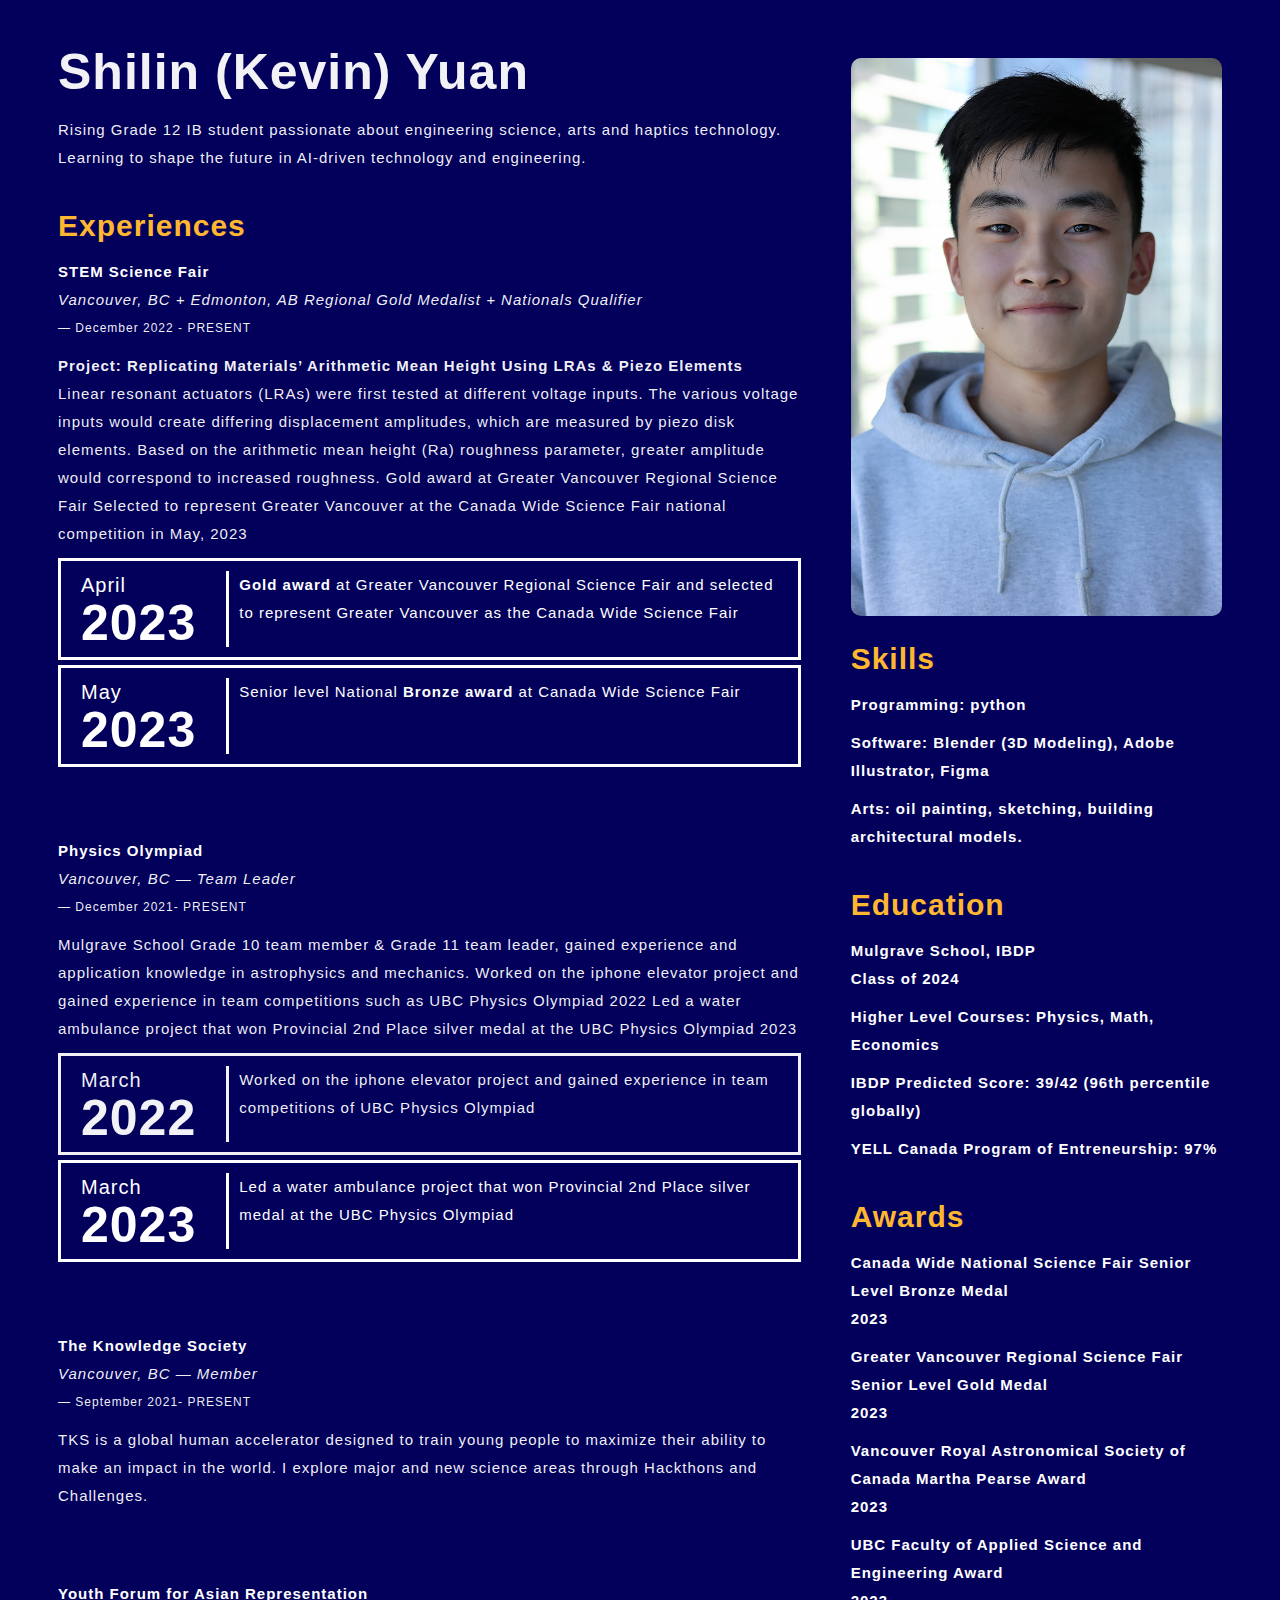
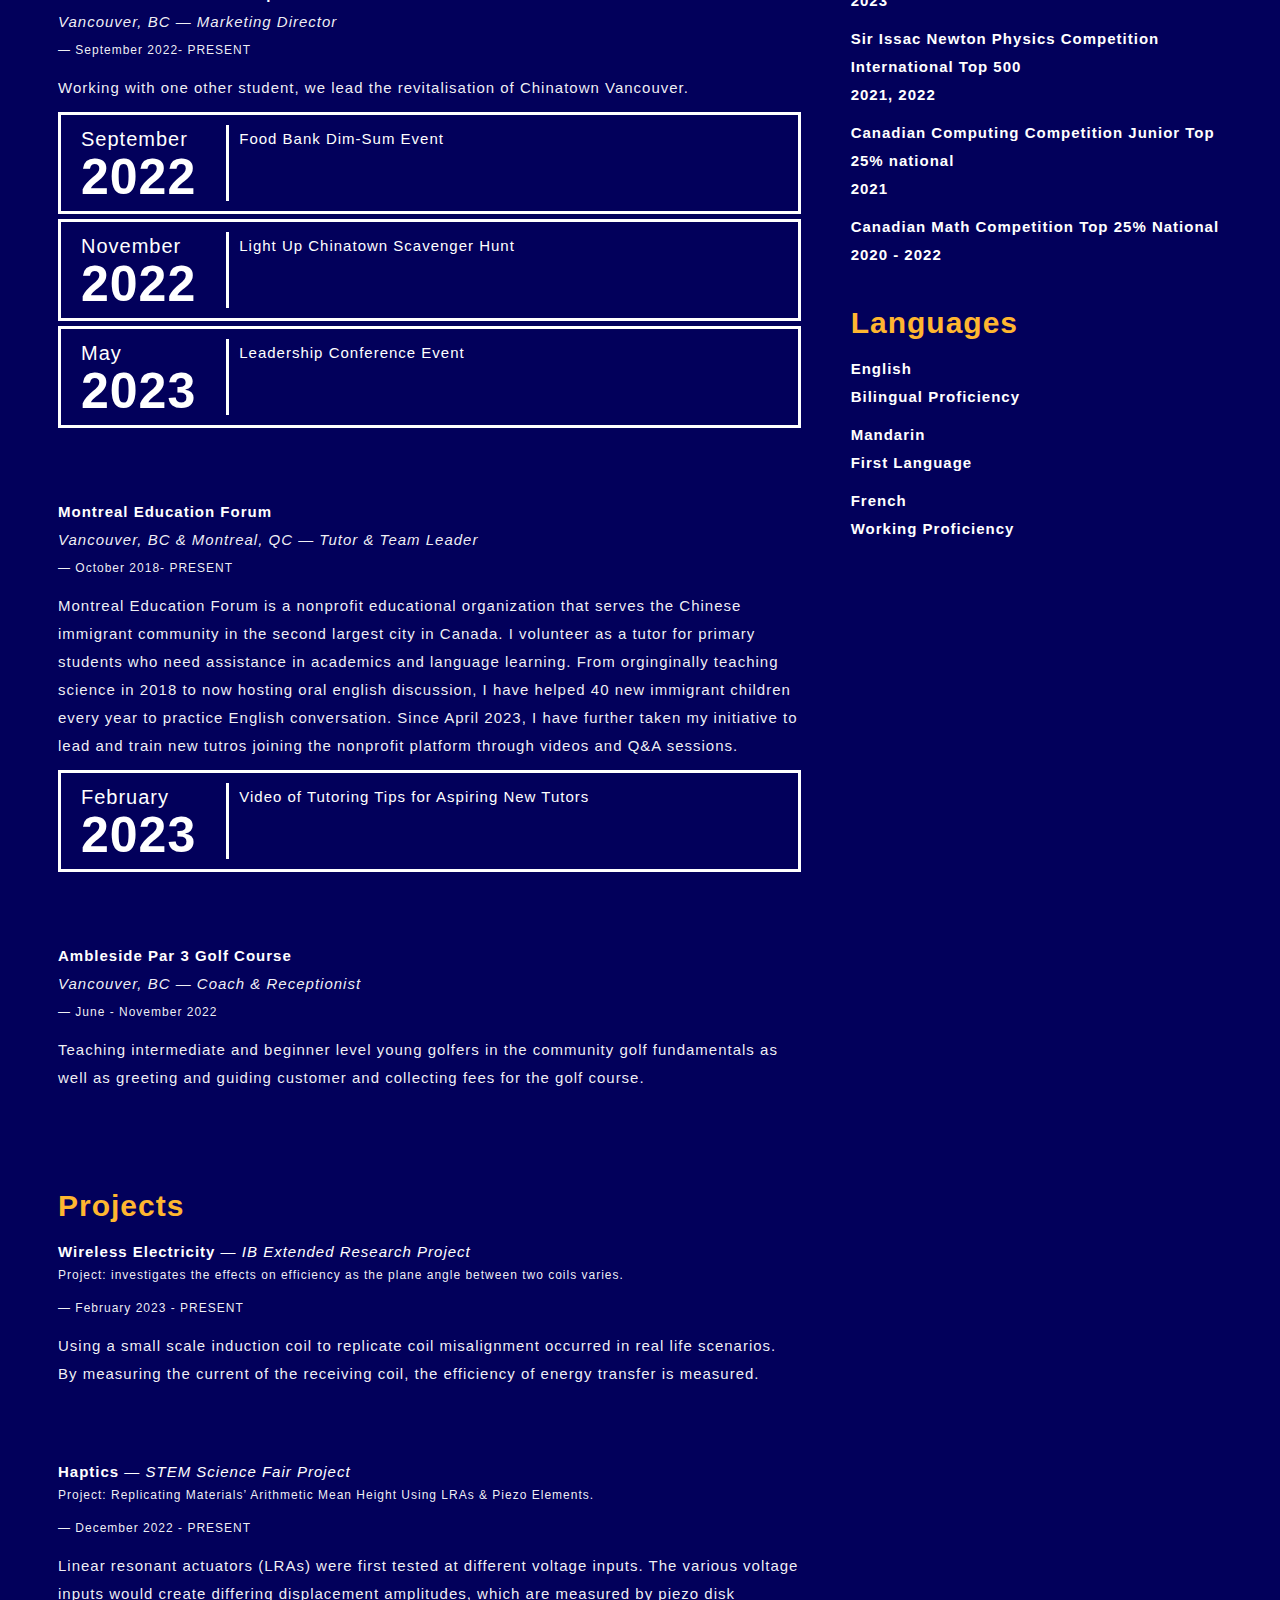
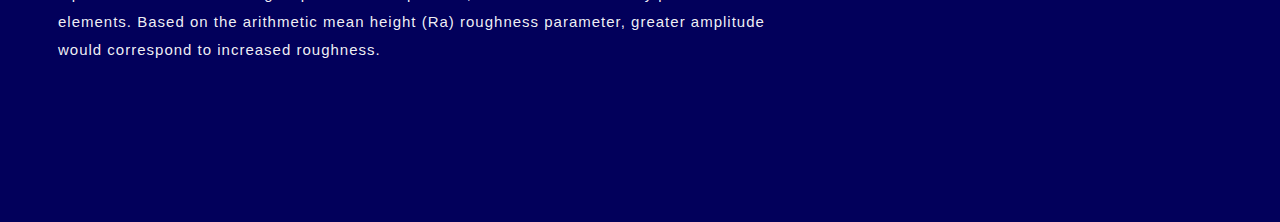
==== index.html @ a7021345 "Add files via upload" ====
<!DOCTYPE html>
<html>
    <head>
        <link rel="stylesheet" href="styles/general.css">
        <title>
            Shilin Yuan Resume
        </title>
    </head>
    <body>
        <section class="cv-grid">
            <div> 
                <div class="section">
                    <div>
                        <div class="name">
                            Shilin (Kevin) Yuan
                        </div>
                        <div class="personal-statement">
                            Rising Grade 12 IB student passionate about engineering science, arts and haptics technology. Learning to shape the future in AI-driven technology and engineering.
                        </div>
                    </div>
                    <div>
                        <div>
                            <div class="section-title">
                                Experiences
                            </div>
                            <div class="activity-object">
                                <div>
                                    <div class="activity-name">
                                        STEM Science Fair
                                    </div>
                                    <div class="location">
                                        Vancouver, BC + Edmonton, AB Regional Gold Medalist + Nationals Qualifier
                                    </div>
                                    <div class="time">
                                        &mdash; December 2022 - PRESENT
                                    </div>
                                </div>
                                <div class="activity-description">
                                    <div class="activity-brief">
                                        <span class-selector: 100; class="project-title">Project: Replicating Materials’ Arithmetic Mean Height Using LRAs & Piezo Elements </span> <br> Linear resonant actuators (LRAs) were first tested at different voltage inputs. The various voltage inputs would create differing displacement amplitudes, which are measured by piezo disk elements. Based on the arithmetic mean height (Ra) roughness parameter, greater amplitude would correspond to increased roughness.  Gold award at Greater Vancouver Regional Science Fair Selected to represent Greater Vancouver at the Canada Wide Science Fair national competition in May, 2023
                                    </div>
                                    <div class="event-list">
                                        <a class="link" href="https://gvrsf.ca/2023-cwsf-projects/">
                                            <div class="event">
                                                <div class="event-date">
                                                    <div class="month">
                                                        April
                                                    </div>
                                                    <div class="year">
                                                        2023
                                                    </div>
                                                </div>
                                                <div class="event-name">
                                                    <span class="project-title">Gold award</span> at Greater Vancouver Regional Science Fair and selected to represent Greater Vancouver as the Canada Wide Science Fair
                                                </div>
                                            </div>
                                        </a>
                                        <a class="link" href="https://projectboard.world/ysc/project/a-novel-system-replicating-materials-arithmetic-mean-height-using-lras-and-piezo-elements">
                                            <div class="event">
                                                <div class="event-date">
                                                    <div class="month">
                                                        May
                                                    </div>
                                                    <div class="year">
                                                        2023
                                                    </div>
                                                </div>
                                                <div class="event-name">
                                                    Senior level National <span class="project-title">Bronze award</span> at Canada Wide Science Fair
                                                </div>
                                            </div>
                                        </a>
                                    </div>
                                </div>
                            </div>
                            <div class="activity-object">
                                <div class="activity-name">
                                    Physics Olympiad
                                </div>
                                <div class="location">
                                    Vancouver, BC — Team Leader
                                </div>
                                <div class="time">
                                    &mdash; December 2021- PRESENT
                                </div>
                                <div class="activity-description">
                                    <div class="activity-brief">
                                        Mulgrave School Grade 10 team member & Grade 11 team leader, gained experience and application knowledge in astrophysics and mechanics. Worked on the iphone elevator project and gained experience in team competitions such as UBC Physics Olympiad 2022 Led a water ambulance project that won Provincial 2nd Place silver medal at the UBC Physics Olympiad 2023
                                    </div>
                                    <div class="event-list">
                                        <div class="event">
                                            <div class="event-date">
                                                <div class="month">
                                                    March
                                                </div>
                                                <div class="year">
                                                    2022
                                                </div>
                                            </div>
                                            <div class="event-name">
                                                Worked on the iphone elevator project and gained experience in team competitions of UBC Physics Olympiad 
                                            </div>
                                        </div>
                                        <a class="link" href="https://phas-physoly.sites.olt.ubc.ca/files/2023/03/Rankings_2023.pdf">
                                            <div class="event">
                                                <div class="event-date">
                                                    <div class="month">
                                                        March
                                                    </div>
                                                    <div class="year">
                                                        2023
                                                    </div>
                                                </div>
                                                <div class="event-name">
                                                    Led a water ambulance project that won Provincial 2nd Place silver medal at the UBC Physics Olympiad
                                                </div>
                                            </div>
                                        </a>
                                    </div>
                                </div>
                            </div>
                            <div class="activity-object">
                                <div class="activity-name">
                                    The Knowledge Society
                                </div>
                                <div class="location">
                                    Vancouver, BC — Member
                                </div>
                                <div class="time">
                                    &mdash; September 2021- PRESENT
                                </div>
                                <div class="activity-description">
                                    TKS is a global human accelerator designed to train young people to maximize their ability to make an impact in the world. I explore major and new science areas through Hackthons and Challenges.
                                </div>
                            </div>
                            <div class="activity-object">
                                <a class="link" href="https://www.asianrepresentation.org/">
                                    <div class="activity-name">
                                        Youth Forum for Asian Representation
                                    </div>
                                </a>
                                <div class="location">
                                    Vancouver, BC — Marketing Director
                                </div>
                                <div class="time">
                                    &mdash; September 2022- PRESENT
                                </div>
                                <div class="activity-description">
                                    <div class="activity-brief">
                                        Working with one other student, we lead the revitalisation of Chinatown Vancouver. 
                                    </div>
                                    <div class="event-list">
                                        <a class="link" href="https://www.asianrepresentation.org/light-up-chinatown">
                                            <div class="event">
                                                <div class="event-date">
                                                    <div class="month">
                                                        September
                                                    </div>
                                                    <div class="year">
                                                        2022
                                                    </div>
                                                </div>
                                                <div class="event-name">
                                                    Food Bank Dim-Sum Event 
                                                </div>
                                            </div>
                                        </a>
                                        <a class="link" href="https://www.asianrepresentation.org/light-up-chinatown">
                                            <div class="event">
                                                <div class="event-date">
                                                    <div class="month">
                                                        November
                                                    </div>
                                                    <div class="year">
                                                        2022
                                                    </div>
                                                </div>
                                                <div class="event-name">
                                                    Light Up Chinatown Scavenger Hunt 
                                                </div>
                                            </div>
                                        </a>
                                        <a class="link"  href="https://www.asianrepresentation.org/yfar2023">
                                            <div class="event">
                                                <div class="event-date">
                                                    <div class="month">
                                                        May
                                                    </div>
                                                    <div class="year">
                                                        2023
                                                    </div>
                                                </div>
                                                <div class="event-name">
                                                    Leadership Conference Event
                                                </div>
                                            </div>
                                        </a>
                                    </div>
                                </div>
                            </div>
                            <div class="activity-object">
                                <div class="activity-name">
                                    Montreal Education Forum
                                </div>
                                <div class="location">
                                    Vancouver, BC & Montreal, QC — Tutor & Team Leader
                                </div>
                                <div class="time">
                                    &mdash; October 2018- PRESENT
                                </div>
                                <div class="activity-description">
                                    <div class="activity-brief">
                                        Montreal Education Forum is a nonprofit educational organization that serves the Chinese immigrant community in the second largest city in Canada. I volunteer as a tutor for primary students who need assistance in academics and language learning. From orginginally teaching science in 2018 to now hosting oral english discussion, I have helped 40 new immigrant children every year to practice English conversation. Since April 2023, I have further taken my initiative to lead and train new tutros joining the nonprofit platform through videos and Q&A sessions. 
                                    </div>
                                    <div class="event-list">
                                        <a class="link" href="https://www.youtube.com/watch?v=ibMAhDqVDG8">
                                            <div class="event">
                                                <div class="event-date">
                                                    <div class="month">
                                                        February
                                                    </div>
                                                    <div class="year">
                                                        2023
                                                    </div>
                                                </div>
                                                <div class="event-name">
                                                    Video of Tutoring Tips for Aspiring New Tutors
                                                </div>
                                            </div>
                                        </a>
                                    </div>
                                </div>
                            </div>
                            <div class="activity-object">
                                <div class="activity-name">
                                    Ambleside Par 3 Golf Course
                                </div>
                                <div class="location">
                                    Vancouver, BC — Coach & Receptionist
                                </div>
                                <div class="time">
                                    &mdash; June - November 2022
                                </div>
                                <div class="activity-description">
                                    Teaching intermediate and beginner level young golfers in the community golf fundamentals as well as greeting and guiding customer and collecting fees for the golf course. 
                                </div>
                            </div>
                        </div>
                    </div>
                </div>
                <div class="section">
                    <div class="section-title">
                        Projects
                    </div>
                    <div class="activity-object">
                        <div class="activity-name">
                            Wireless Electricity<span class="project-weight"> — IB Extended Research Project</span>
                        </div>
                        <div class="project-description">
                            Project: investigates the effects on efficiency as the plane angle between two coils varies. 
                        </div>
                        <div class="time">
                            &mdash; February 2023 - PRESENT
                        </div>
                        <div class="activity-description">
                            Using a small scale induction coil to replicate coil misalignment occurred in real life scenarios. By measuring the current of the receiving coil, the efficiency of energy transfer is measured. 
                        </div>
                    </div>
                    <div class="activity-object">
                        <div class="activity-name">
                            Haptics<span class="project-weight"> — STEM Science Fair Project</span>
                        </div>
                        <div class="project-description">
                            Project: Replicating Materials’ Arithmetic Mean Height Using LRAs & Piezo Elements.
                        </div>
                        <div class="time">
                            &mdash; December 2022 - PRESENT
                        </div>
                        <div class="activity-description">
                            Linear resonant actuators (LRAs) were first tested at different voltage inputs. The various voltage inputs would create differing displacement amplitudes, which are measured by piezo disk elements. Based on the arithmetic mean height (Ra) roughness parameter, greater amplitude would correspond to increased roughness. 
                        </div>
                    </div>
                </div>
            </div>
            <div>
                <div class="image-container">
                    <img class="headshot" src="images/Screenshot 2023-09-13 at 10.13.17 PM.png">
                </div>
                <div class="section">
                    <div class="section-title">
                        Skills
                    </div>
                    <div>
                        <p class="activity-name">
                            <span class="project-title">Programming:</span> python 
                        </p>
                        <p class="activity-name">
                            <span class="project-title">Software:</span> Blender (3D Modeling), Adobe Illustrator, Figma
                        </p>
                        <p class="activity-name">
                            <span class="project-title">Arts:</span> oil painting, sketching, building architectural models.
                        </p>
                    </div>
                </div>
                <div class="section">
                    <div class="section-title">
                        Education
                    </div>
                    <div>
                        <p class="activity-name">
                            <span class="project-title">Mulgrave School, IBDP</span> <br> Class of 2024 
                        </p>
                        <p class="activity-name">
                            <span class="project-title">Higher Level Courses:</span> Physics, Math, Economics
                        </p>
                        <p class="activity-name">
                            <span class="project-title">IBDP Predicted Score:</span> 39/42 (96th percentile globally)
                        </p>
                        <p class="activity-name">
                            <span class="project-title">YELL Canada Program of Entreneurship:</span> 97%
                        </p>
                    </div>
                </div>
                <div class="section">
                    <div class="section-title">
                        Awards
                    </div>
                    <div>
                        <p class="activity-name">
                            <span class="project-title">Canada Wide National Science Fair Senior Level Bronze Medal</span> <br> 2023
                        </p>
                        <p class="activity-name">
                            <span class="project-title">Greater Vancouver Regional Science Fair Senior Level Gold Medal</span> <br> 2023
                        </p>
                        <p class="activity-name">
                            <span class="project-title">Vancouver Royal Astronomical Society of Canada Martha Pearse Award</span> <br> 2023
                        </p>
                        <p class="activity-name">
                            <span class="project-title">UBC Faculty of Applied Science and Engineering Award</span> <br> 2023
                        </p>
                        <p class="activity-name">
                            <span class="project-title">Sir Issac Newton Physics Competition International Top 500</span> <br> 2021, 2022 
                        </p>
                        <p class="activity-name">
                            <span class="project-title">Canadian Computing Competition Junior Top 25% national </span> <br> 2021
                        </p>
                        <p class="activity-name">
                            <span class="project-title">Canadian Math Competition Top 25% National</span> <br> 2020 - 2022
                        </p>
                    </div>
                </div>
                <div class="section">
                    <div class="section-title">
                        Languages
                    </div>
                    <div>
                        <p class="activity-name">
                            <span class="project-title">English</span> <br> Bilingual Proficiency
                        </p>
                        <p class="activity-name">
                            <span class="project-title">Mandarin</span> <br> First Language 
                        </p>
                        <p class="activity-name">
                            <span class="project-title">French</span> <br> Working Proficiency
                        </p>
                    </div>
                </div>
            </div>
        </section>
    </body>
</html>
---- styles/general.css ----
body{
    padding: 50px;
    display: flex;
    justify-content: center;
    background-color: #02005B;
    color: rgba(255,255,255,0.95);
    font-size: 15px;
    line-height: 28px;
    letter-spacing: 1px;
    font-family: "微軟正黑體",sans-serif;
}
p{
    margin-bottom: 10px;
    margin-top: 0;
}
.cv-grid{
    display: grid;
    grid-template-columns: 2fr 1fr;
    column-gap: 50px;
}
.name{
    font-size: 50px;
    font-weight: bold;
    padding-bottom: 30px;
}
.personal-statement{
    padding-bottom: 40px;
}
.section-title{
    font-size: 30px;
    font-weight: bold;
    color: rgb(255, 182, 48);
    padding-bottom: 18px;
}
.activity-name{
    font-size: 15px;
    font-weight: bold;
    transition: 0.2s;
    color: white;
    transition: 0.2s;
}
.activity-name:hover{
    color: #02005B;
    background-color: white;
}
.location{
    font-size: 15px;
    font-style: italic;
}
.time{
    font-size: 12px;
    font-weight:lighter;
    padding-bottom: 10px;
}
.activity-description{
    font-size: 15px;
    padding-bottom: 30px;
    font-weight: lighter;
}
.activity-brief{
    font-size: 15px;
    padding-bottom: 10px;
    font-weight: lighter;
}
.event-list{
    display: grid;
    grid-template-rows: fit-content fit-content fit-content fit-content;
    row-gap: 5px;
}
.event{
    border: solid;
    padding-bottom: 0px;
    height:fit-content;
    padding: 10px;
    display: flex;
    transition: 0.2s;
}
.event:hover{
    background-color: white;
    color:#02005B;
}
.event-date{
    width: fit-content;
    border-right: solid;
    padding-right: 20px;
}
.event-name{
    flex-grow: 1;
    padding-left: 10px;
}
.month{
    font-size: 20px;
    padding-left: 10px;
}
.year{
    font-size: 50px;
    text-align: left;
    padding: 10px;
    font-weight: bold;
}
.project-title{
    font-weight: bold;
}
.activity-object{
    padding-bottom: 40px;
}
.project-weight{
    font-weight: normal;
    font-style: italic;
}
.project-description{
    font-size: 12px;
    line-height: 18px;
    padding-bottom: 10px;
}
.link{
    text-decoration: none;
    color: white;
}
.image-container img{
    height: 100%;
    width: 100%;
}
.headshot{
    border-radius:10px;
    margin-bottom: 20px;
}
.section{
    padding-bottom: 30px;
}
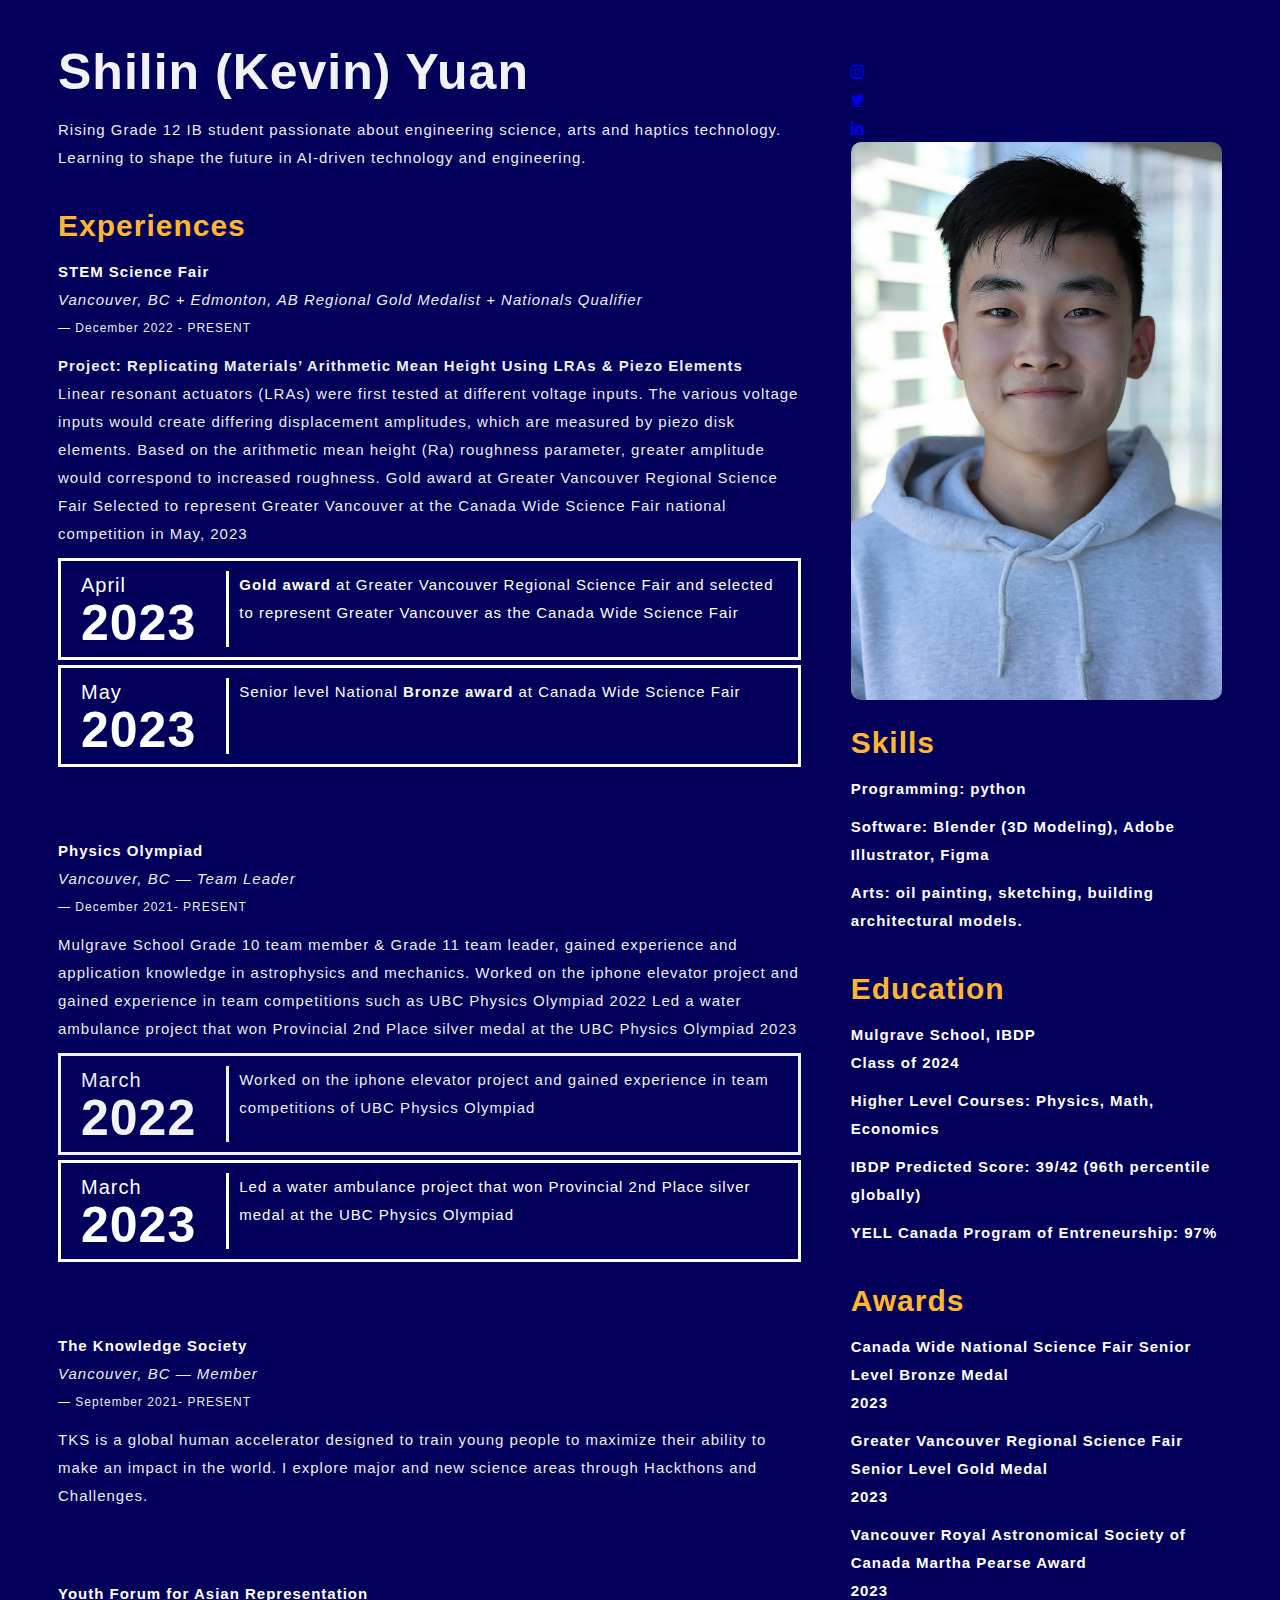
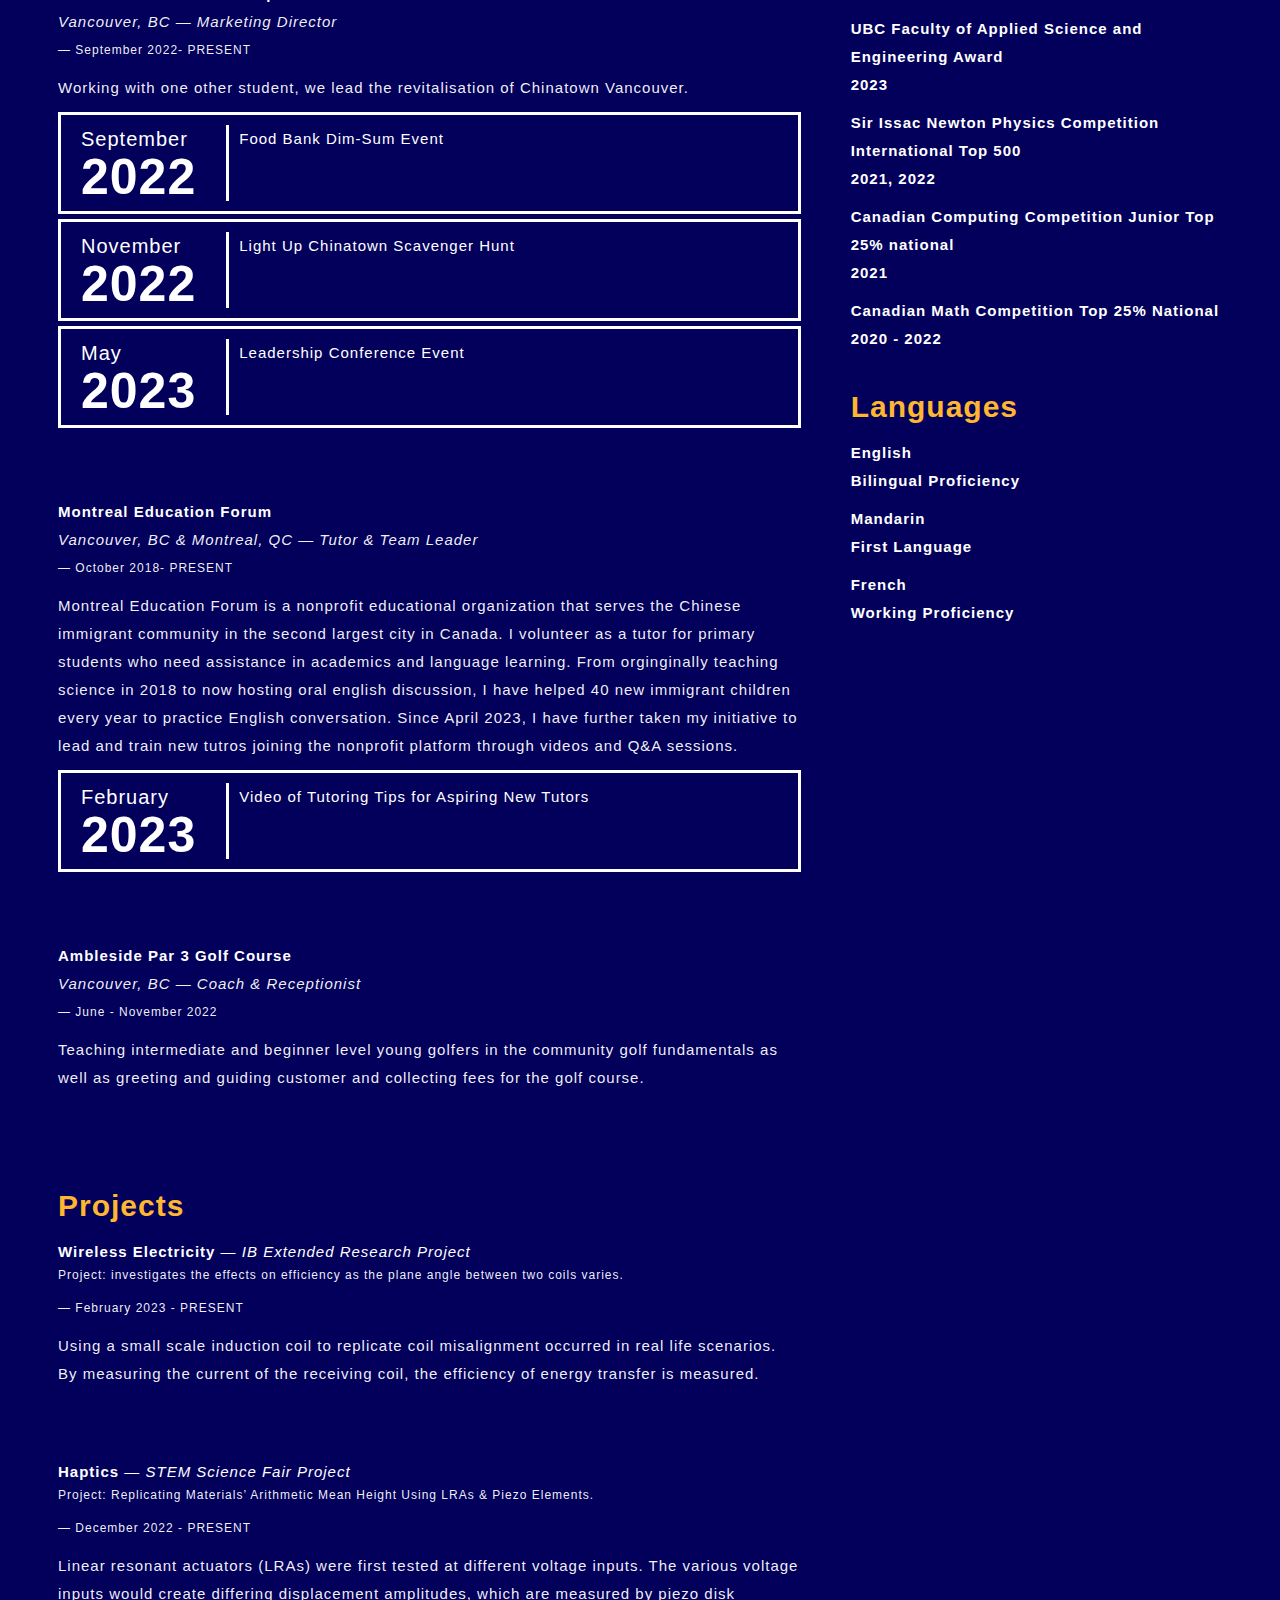
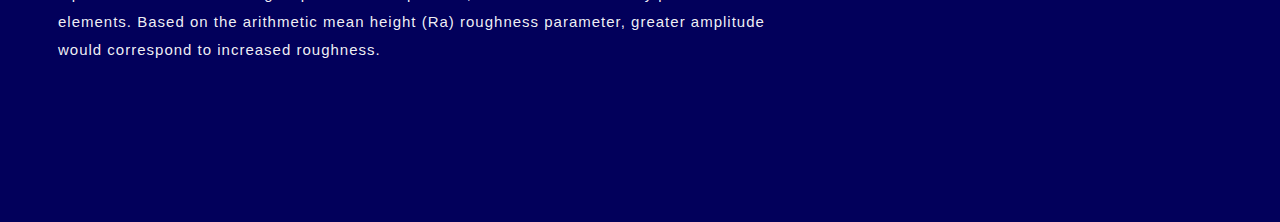
==== commit 3a6d6384: "index.html" ====
--- a/index.html
+++ b/index.html
@@ -1,10 +1,12 @@
 <!DOCTYPE html>
 <html>
     <head>
+        <link rel="stylesheet" href="https://cdnjs.cloudflare.com/ajax/libs/font-awesome/4.7.0/css/font-awesome.min.css">
         <link rel="stylesheet" href="styles/general.css">
         <title>
             Shilin Yuan Resume
         </title>
+        <link class="icon" rel="icon" type="image/x-icon" href="images/keviny.ca icon.png">
     </head>
     <body>
         <section class="cv-grid">
@@ -283,6 +285,17 @@
                 </div>
             </div>
             <div>
+                <div class="social-grid">
+                    <div>
+                        <a href="https://www.instagram.com/shilin.yuan06/" class="fa fa-instagram"></a>
+                    </div>
+                    <div>
+                        <a href="https://twitter.com/KevinYu46165738" class="fa fa-twitter"></a>
+                    </div>
+                    <div>
+                        <a href="https://www.linkedin.com/in/kevin-yuan-a781b7221/" class="fa fa-linkedin"></a>
+                    </div>
+                </div>
                 <div class="image-container">
                     <img class="headshot" src="images/Screenshot 2023-09-13 at 10.13.17 PM.png">
                 </div>
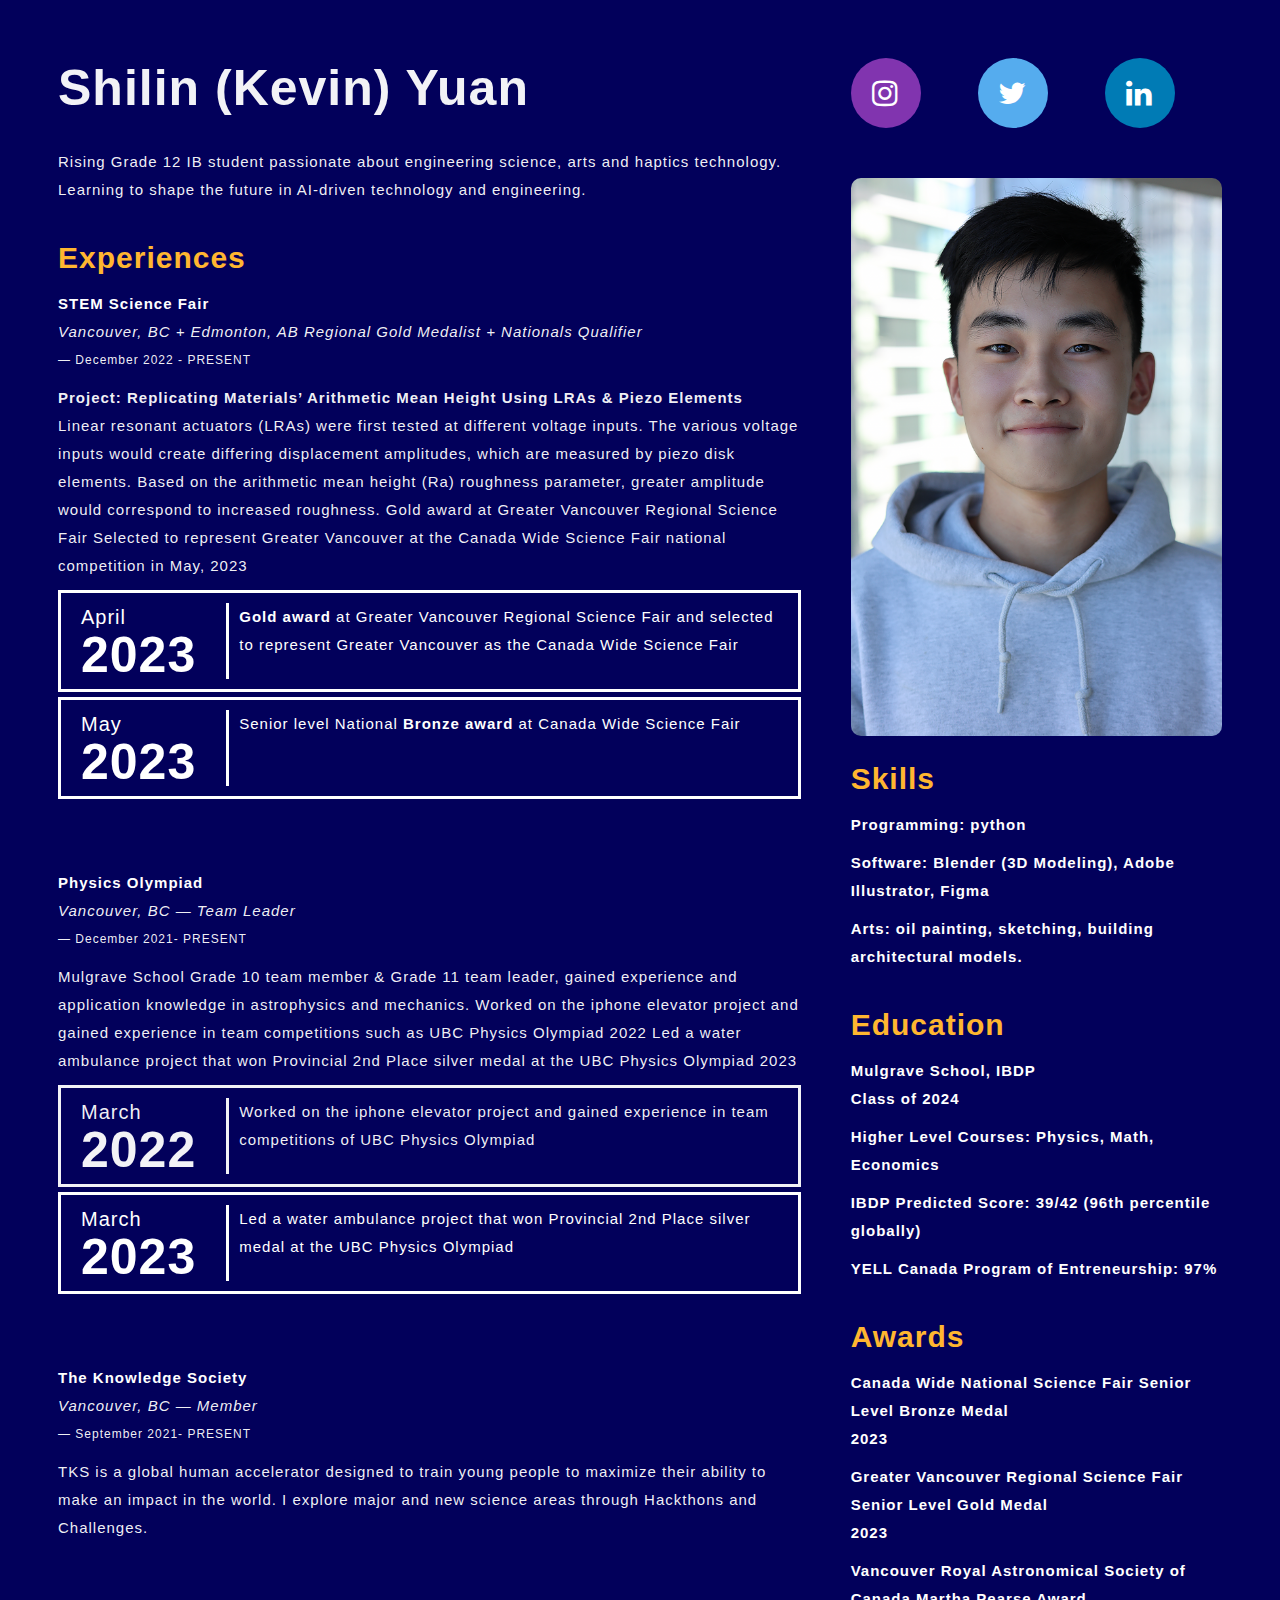
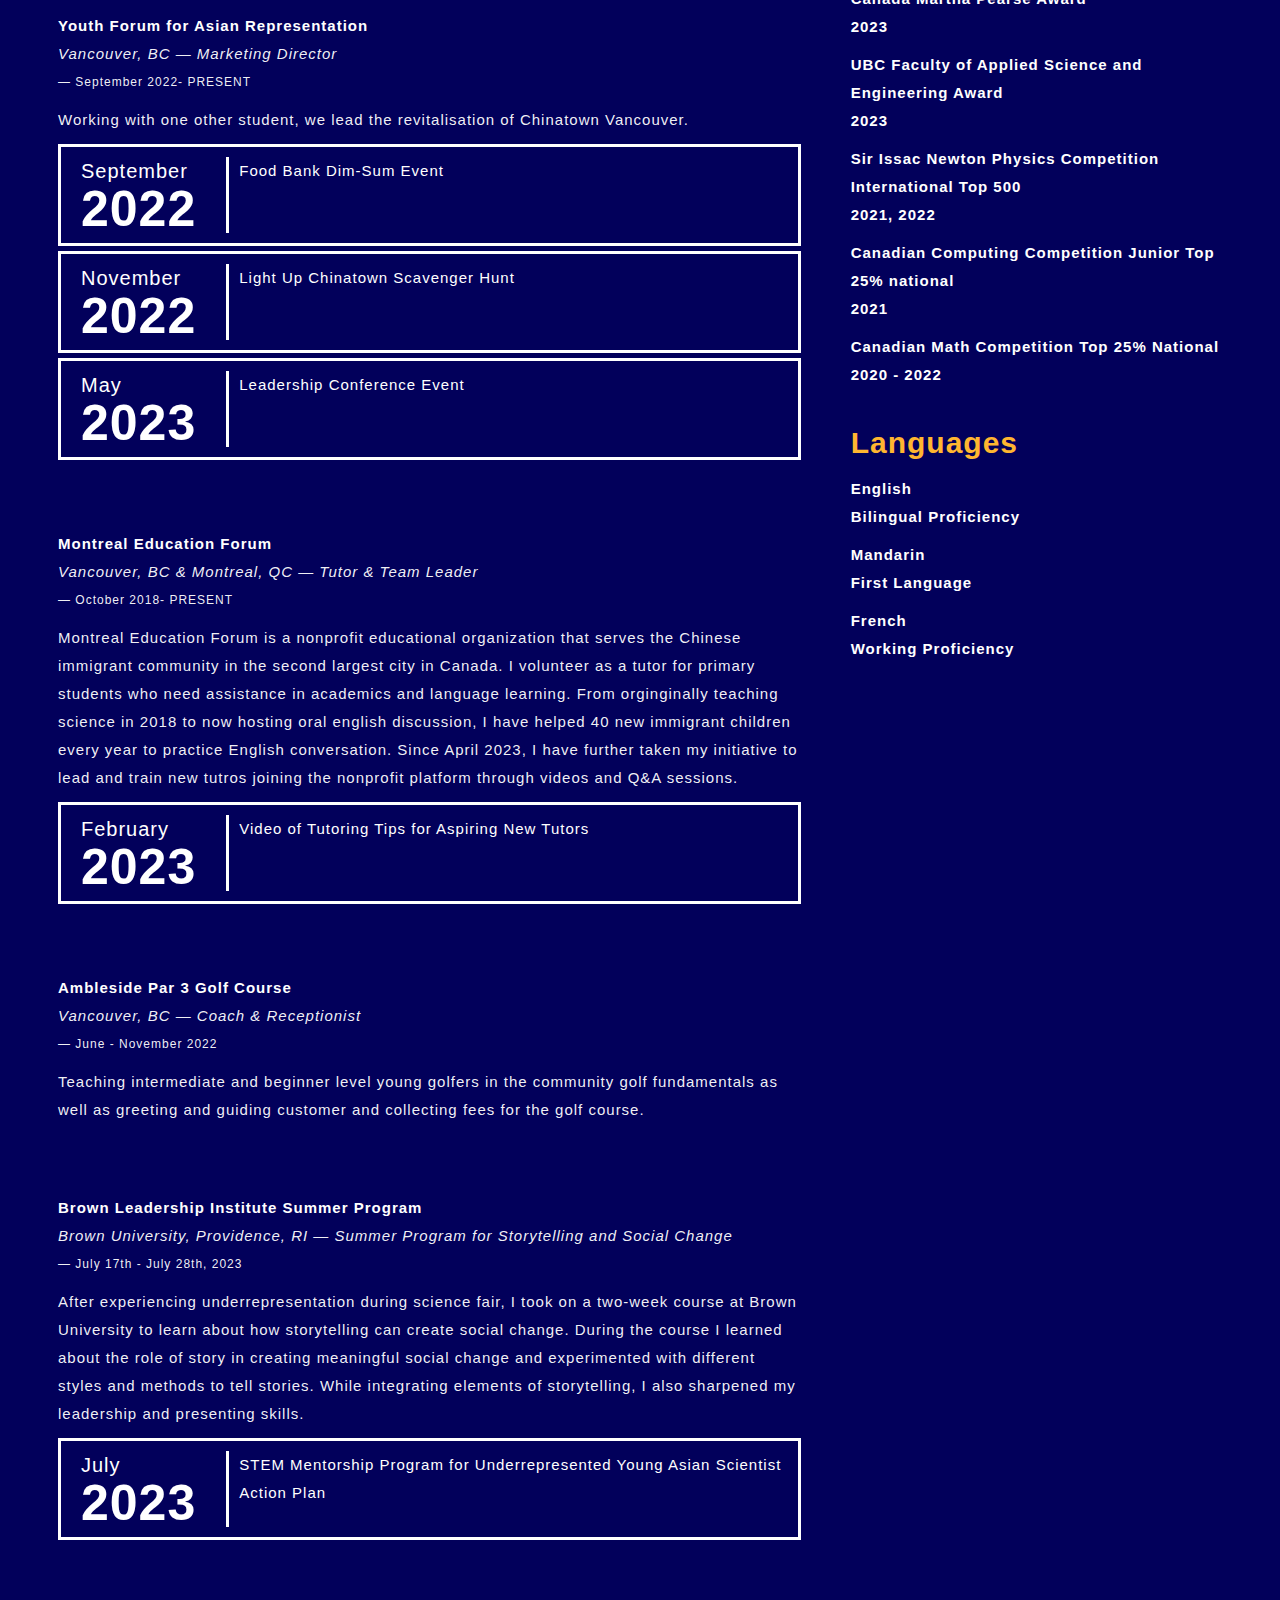
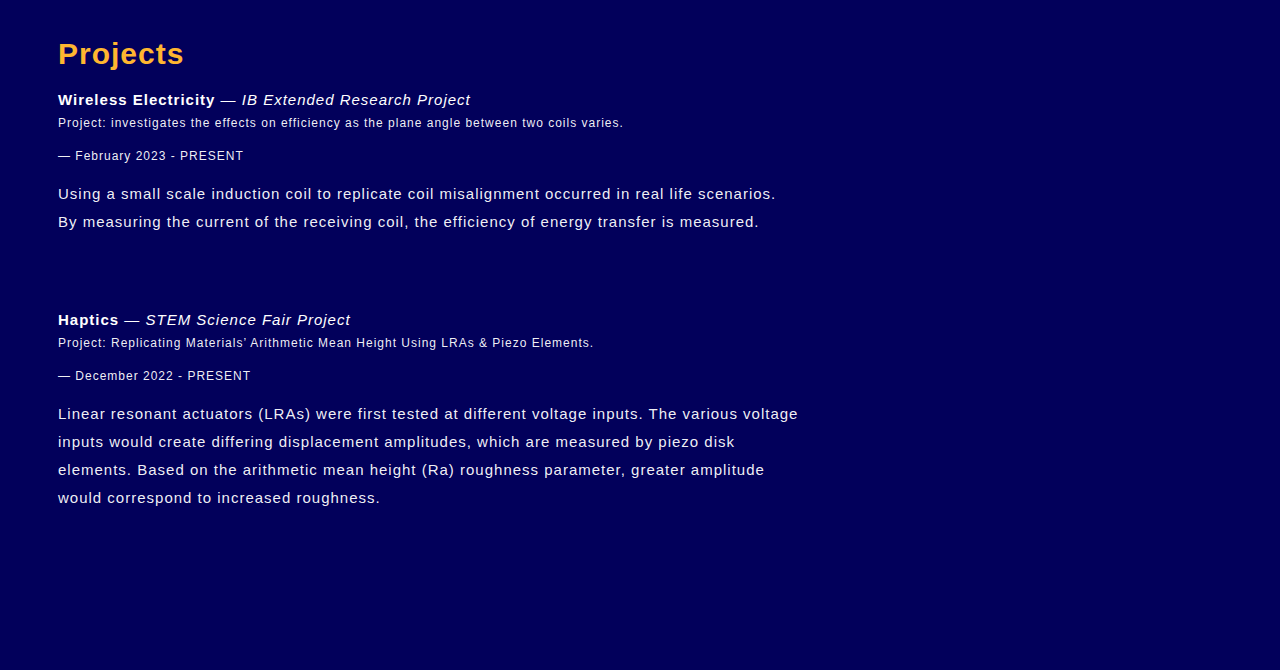
==== commit 59b26980: "index.html" ====
--- a/index.html
+++ b/index.html
@@ -1,6 +1,13 @@
 <!DOCTYPE html>
 <html>
     <head>
+        <meta charset="utf-8">
+        <meta name="description" content="Shilin Yuan's resume. Learn about Kevin's active projects as well as his accomlishments and passions! Get in touch with him on Instagram, Twitter or LinkedIn">
+        <meta name="Shilin (Kevin) Yuan" content="Resume">
+        <meta propety="og:image" href="images/Screenshot 2023-09-13 at 10.13.17 PM.png">
+    <meta property="og:description" content="Shilin Yuan's resume. Learn about Kevin's active projects as well as his accomlishments and passions! Get in touch with him on Instagram, Twitter or LinkedIn">
+    <meta property="og:title" content="Shilin Yuan's Resume">
+    <meta property="og:type" content="website">
         <link rel="stylesheet" href="https://cdnjs.cloudflare.com/ajax/libs/font-awesome/4.7.0/css/font-awesome.min.css">
         <link rel="stylesheet" href="styles/general.css">
         <title>
@@ -247,9 +254,43 @@
                                     Teaching intermediate and beginner level young golfers in the community golf fundamentals as well as greeting and guiding customer and collecting fees for the golf course. 
                                 </div>
                             </div>
-                        </div>
-                    </div>
-                </div>
+                            <div class="activity-object">
+                                <div class="activity-name">
+                                    Brown Leadership Institute Summer Program
+                                </div>
+                                <div class="location">
+                                    Brown University, Providence, RI — Summer Program for Storytelling and Social Change 	
+                                </div>
+                                <div class="time">
+                                    &mdash; July 17th - July 28th, 2023
+                                </div>
+                                <div class="activity-description">
+                                    <div class="activity-brief">
+                                        After experiencing underrepresentation during science fair, I took on a two-week course at Brown University to learn about how storytelling can create social change. During the course I learned about the role of story in creating meaningful social change and experimented with different styles and methods to tell stories. While integrating elements of storytelling, I also sharpened my leadership and presenting skills. 
+                                    </div>
+                                    <div class="event-list">
+                                        <a class="link" href="https://docs.google.com/document/d/1agxjHzRmxsPfIseEhSt6DKuZeyJs_FoIuoC8v692GBI/edit">
+                                            <div class="event">
+                                                <div class="event-date">
+                                                    <div class="month">
+                                                        July
+                                                    </div>
+                                                    <div class="year">
+                                                        2023
+                                                    </div>
+                                                </div>
+                                                <div class="event-name">
+                                                    STEM Mentorship Program for Underrepresented Young Asian Scientist Action Plan
+                                                </div>
+                                            </div>
+                                        </a>
+                                    </div>
+                                </div>
+                            </div>
+                        </div>
+                    </div>
+                </div>
+
                 <div class="section">
                     <div class="section-title">
                         Projects
@@ -286,13 +327,13 @@
             </div>
             <div>
                 <div class="social-grid">
-                    <div>
+                    <div class="alignment">
                         <a href="https://www.instagram.com/shilin.yuan06/" class="fa fa-instagram"></a>
                     </div>
-                    <div>
+                    <div class="alignment">
                         <a href="https://twitter.com/KevinYu46165738" class="fa fa-twitter"></a>
                     </div>
-                    <div>
+                    <div class="alignment">
                         <a href="https://www.linkedin.com/in/kevin-yuan-a781b7221/" class="fa fa-linkedin"></a>
                     </div>
                 </div>
--- a/styles/general.css
+++ b/styles/general.css
@@ -23,6 +23,7 @@
     font-size: 50px;
     font-weight: bold;
     padding-bottom: 30px;
+    line-height: 60px;
 }
 .personal-statement{
     padding-bottom: 40px;
@@ -128,4 +129,33 @@
 }
 .section{
     padding-bottom: 30px;
-}+}
+.social-grid{
+    display: grid;
+    grid-template-columns: 1fr 1fr 1fr;
+    padding-bottom: 50px;
+    column-gap: 10px;
+}
+.fa {
+    padding: 20px;
+    font-size: 30px;
+    width: 30px;
+    text-align: center;
+    text-decoration: none;
+    border-radius: 50%;
+}
+.fa:hover {
+    opacity: 0.7;
+}
+.fa-instagram {
+    background: rgb(129,52,175);
+    color: white;
+}
+.fa-twitter {
+    background: rgb(85, 172, 238);
+    color: white;
+}
+.fa-linkedin {
+    background: rgb(0, 123, 181);
+    color: white;
+}
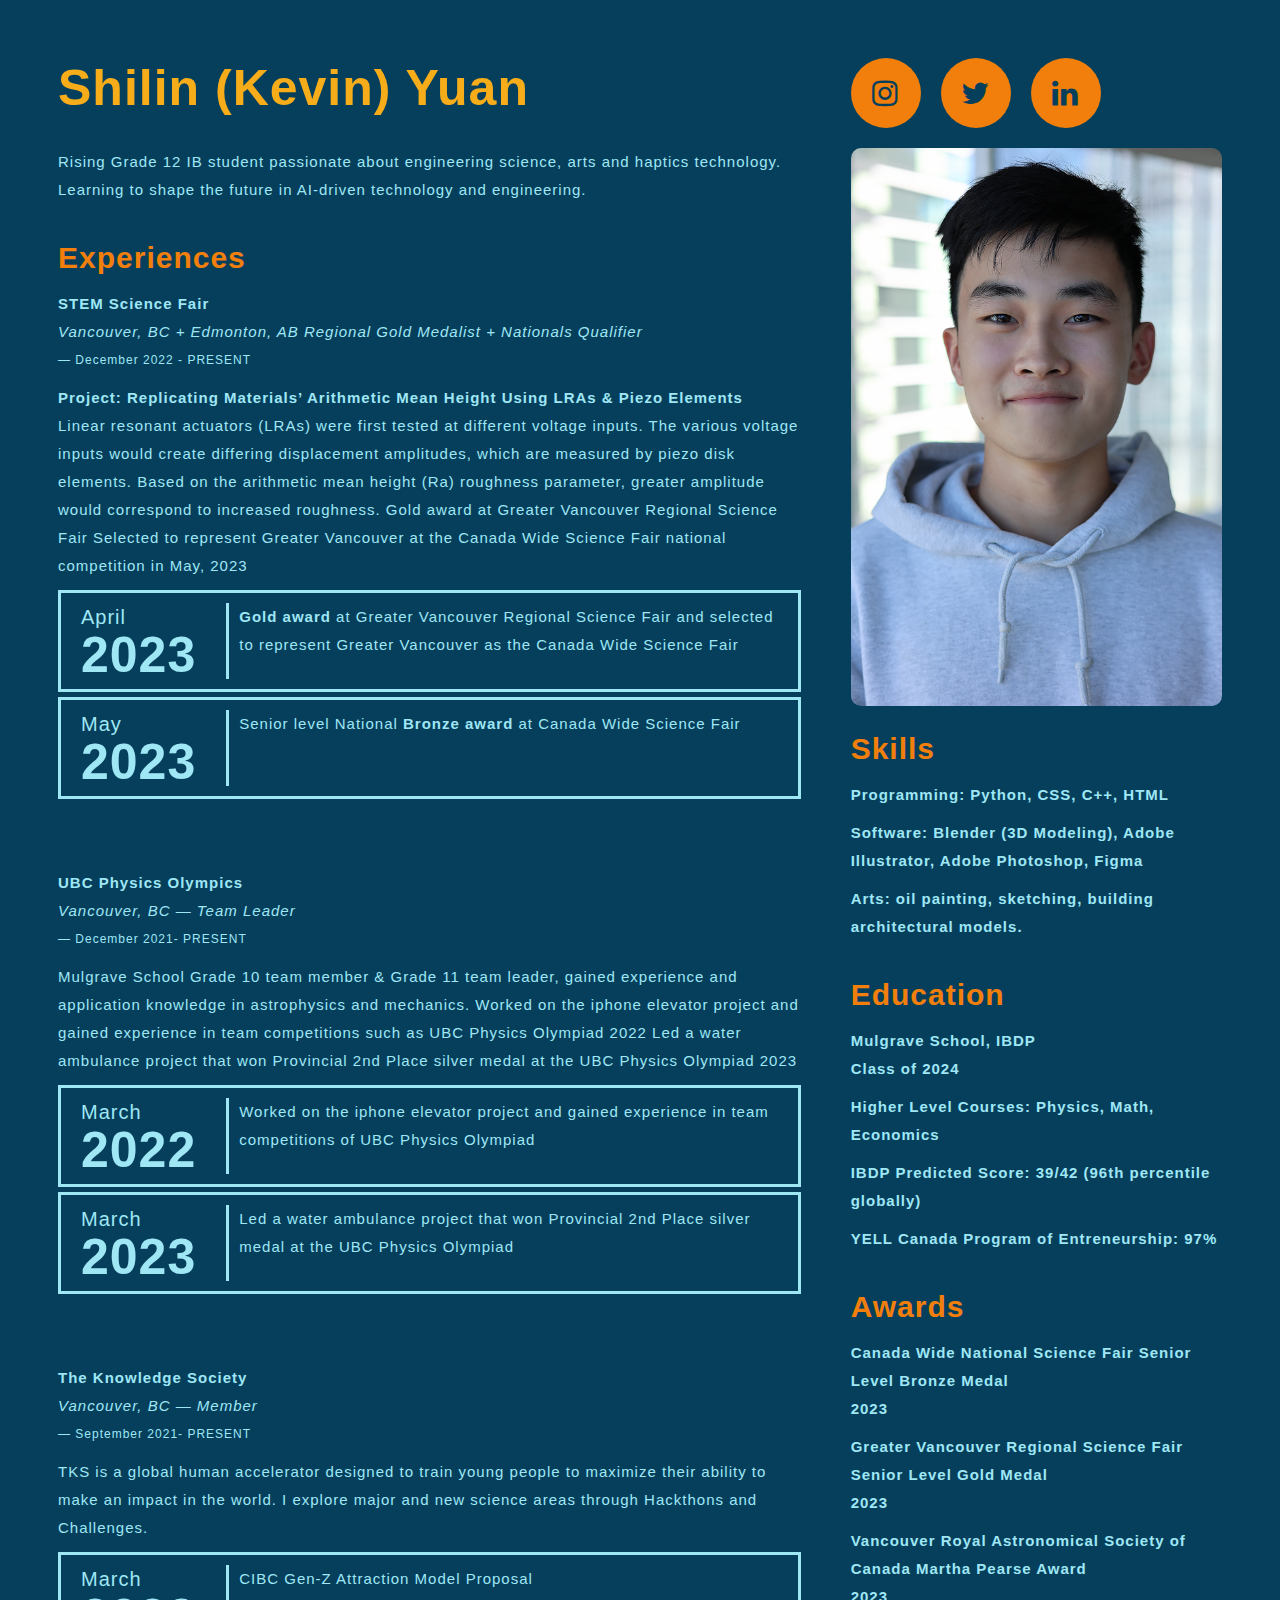
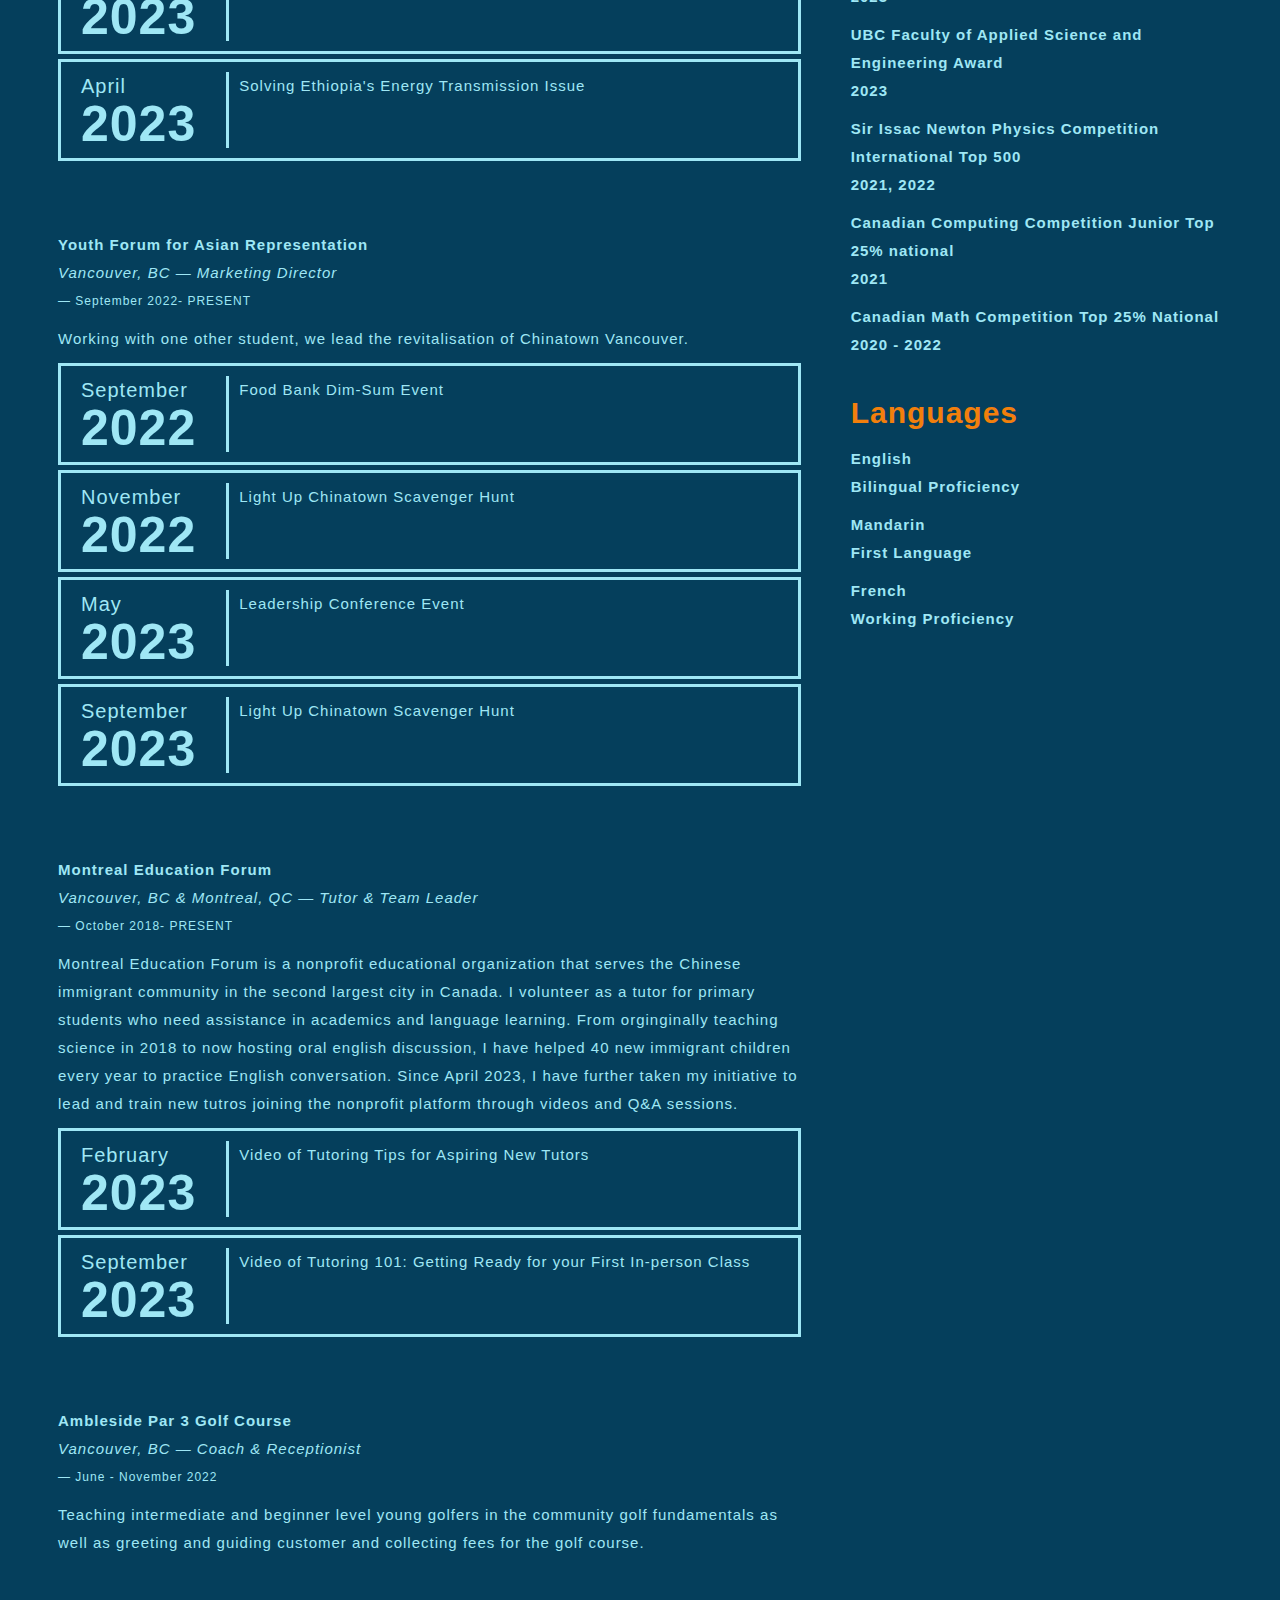
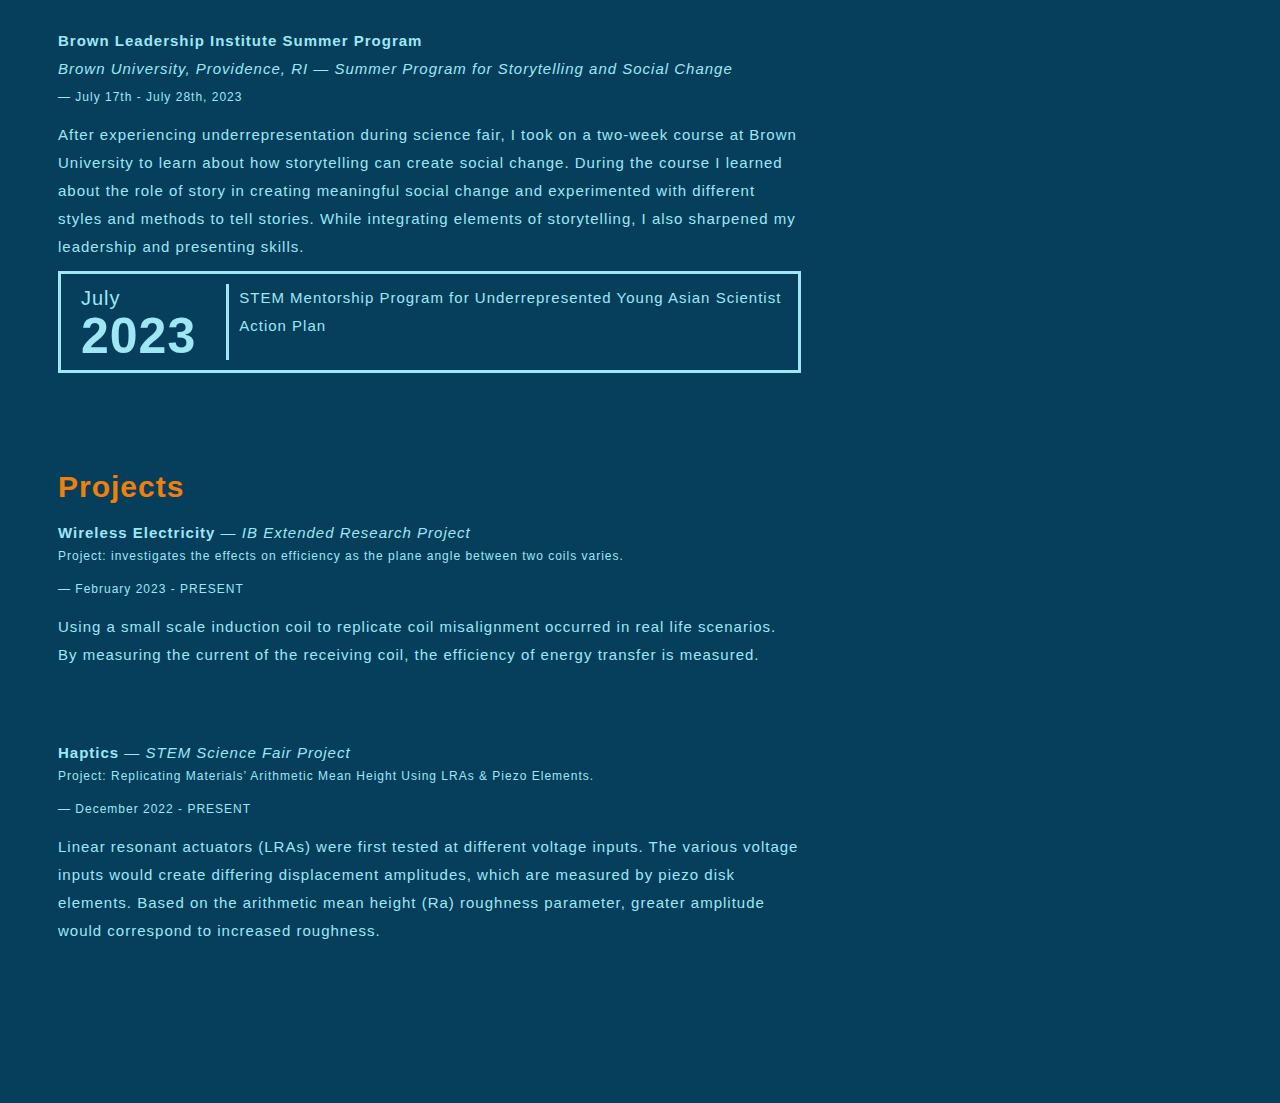
==== commit bb1556fa: "index.html" ====
--- a/index.html
+++ b/index.html
@@ -5,9 +5,9 @@
         <meta name="description" content="Shilin Yuan's resume. Learn about Kevin's active projects as well as his accomlishments and passions! Get in touch with him on Instagram, Twitter or LinkedIn">
         <meta name="Shilin (Kevin) Yuan" content="Resume">
         <meta propety="og:image" href="images/Screenshot 2023-09-13 at 10.13.17 PM.png">
-    <meta property="og:description" content="Shilin Yuan's resume. Learn about Kevin's active projects as well as his accomlishments and passions! Get in touch with him on Instagram, Twitter or LinkedIn">
-    <meta property="og:title" content="Shilin Yuan's Resume">
-    <meta property="og:type" content="website">
+        <meta property="og:description" content="Shilin Yuan's resume. Learn about Kevin's active projects as well as his accomlishments and passions! Get in touch with him on Instagram, Twitter or LinkedIn">
+        <meta property="og:title" content="Shilin Yuan's Resume">
+        <meta property="og:type" content="website">
         <link rel="stylesheet" href="https://cdnjs.cloudflare.com/ajax/libs/font-awesome/4.7.0/css/font-awesome.min.css">
         <link rel="stylesheet" href="styles/general.css">
         <title>
@@ -34,9 +34,11 @@
                             </div>
                             <div class="activity-object">
                                 <div>
-                                    <div class="activity-name">
-                                        STEM Science Fair
-                                    </div>
+                                    <a class="link" href="https://youthscience.ca/science-fairs/">                                    
+                                        <div class="activity-name">
+                                            STEM Science Fair
+                                        </div>
+                                    </a>
                                     <div class="location">
                                         Vancouver, BC + Edmonton, AB Regional Gold Medalist + Nationals Qualifier
                                     </div>
@@ -83,9 +85,11 @@
                                 </div>
                             </div>
                             <div class="activity-object">
-                                <div class="activity-name">
-                                    Physics Olympiad
-                                </div>
+                                <a class="link" href="https://physoly.phas.ubc.ca/">
+                                    <div class="activity-name">
+                                        UBC Physics Olympics
+                                    </div>
+                                </a>
                                 <div class="location">
                                     Vancouver, BC — Team Leader
                                 </div>
@@ -129,9 +133,11 @@
                                 </div>
                             </div>
                             <div class="activity-object">
-                                <div class="activity-name">
-                                    The Knowledge Society
-                                </div>
+                                <a class="link" href="https://www.tks.world/">
+                                    <div class="activity-name">
+                                        The Knowledge Society
+                                    </div>
+                                </a>
                                 <div class="location">
                                     Vancouver, BC — Member
                                 </div>
@@ -139,7 +145,41 @@
                                     &mdash; September 2021- PRESENT
                                 </div>
                                 <div class="activity-description">
-                                    TKS is a global human accelerator designed to train young people to maximize their ability to make an impact in the world. I explore major and new science areas through Hackthons and Challenges.
+                                    <div class="activity-brief">
+                                        TKS is a global human accelerator designed to train young people to maximize their ability to make an impact in the world. I explore major and new science areas through Hackthons and Challenges.
+                                    </div>
+                                    <div class="event-list">
+                                        <a class="link" href="https://docs.google.com/presentation/d/1GVVpBmWBKDffqFS0X9cfV4eC-Q0r4cMkUPFXVq0QSo0/edit#slide=id.g1a4d78d4b7a_0_14">
+                                            <div class="event">
+                                                <div class="event-date">
+                                                    <div class="month">
+                                                        March
+                                                    </div>
+                                                    <div class="year">
+                                                        2023
+                                                    </div>
+                                                </div>
+                                                <div class="event-name">
+                                                    CIBC Gen-Z Attraction Model Proposal 
+                                                </div>
+                                            </div>
+                                        </a>
+                                        <a class="link" href="https://docs.google.com/presentation/d/1Slw2Bgr6OIGlHqQMUx8MxJWn6c82oBa72WQaJ5mcuXs/edit#slide=id.g216045edd27_1_11">
+                                            <div class="event">
+                                                <div class="event-date">
+                                                    <div class="month">
+                                                        April
+                                                    </div>
+                                                    <div class="year">
+                                                        2023
+                                                    </div>
+                                                </div>
+                                                <div class="event-name">
+                                                    Solving Ethiopia's Energy Transmission Issue
+                                                </div>
+                                            </div>
+                                        </a>
+                                    </div>
                                 </div>
                             </div>
                             <div class="activity-object">
@@ -204,13 +244,30 @@
                                                 </div>
                                             </div>
                                         </a>
-                                    </div>
-                                </div>
-                            </div>
-                            <div class="activity-object">
-                                <div class="activity-name">
-                                    Montreal Education Forum
-                                </div>
+                                        <a class="link"  href="https://www.asianrepresentation.org/light-up-chinatown-2023">
+                                            <div class="event">
+                                                <div class="event-date">
+                                                    <div class="month">
+                                                        September
+                                                    </div>
+                                                    <div class="year">
+                                                        2023
+                                                    </div>
+                                                </div>
+                                                <div class="event-name">
+                                                    Light Up Chinatown Scavenger Hunt
+                                                </div>
+                                            </div>
+                                        </a>
+                                    </div>
+                                </div>
+                            </div>
+                            <div class="activity-object">
+                                <a class="link" href="https://en.mtleduforum.org/">
+                                    <div class="activity-name">
+                                        Montreal Education Forum
+                                    </div>
+                                </a>
                                 <div class="location">
                                     Vancouver, BC & Montreal, QC — Tutor & Team Leader
                                 </div>
@@ -237,13 +294,30 @@
                                                 </div>
                                             </div>
                                         </a>
-                                    </div>
-                                </div>
-                            </div>
-                            <div class="activity-object">
-                                <div class="activity-name">
-                                    Ambleside Par 3 Golf Course
-                                </div>
+                                        <a class="link" href="https://www.youtube.com/watch?v=vfds5W5nJ94">
+                                            <div class="event">
+                                                <div class="event-date">
+                                                    <div class="month">
+                                                        September
+                                                    </div>
+                                                    <div class="year">
+                                                        2023
+                                                    </div>
+                                                </div>
+                                                <div class="event-name">
+                                                    Video of Tutoring 101: Getting Ready for your First In-person Class
+                                                </div>
+                                            </div>
+                                        </a>
+                                    </div>
+                                </div>
+                            </div>
+                            <div class="activity-object">
+                                <a class="link" href="https://westvancouver.ca/parks-recreation/golf/ambleside-par-3">
+                                    <div class="activity-name">
+                                        Ambleside Par 3 Golf Course
+                                    </div>
+                                </a>
                                 <div class="location">
                                     Vancouver, BC — Coach & Receptionist
                                 </div>
@@ -255,9 +329,11 @@
                                 </div>
                             </div>
                             <div class="activity-object">
-                                <div class="activity-name">
-                                    Brown Leadership Institute Summer Program
-                                </div>
+                                <a class="link" href="https://precollege.brown.edu/programs/leadership-institute">
+                                    <div class="activity-name">
+                                        Brown Leadership Institute Summer Program
+                                    </div>
+                                </a>
                                 <div class="location">
                                     Brown University, Providence, RI — Summer Program for Storytelling and Social Change 	
                                 </div>
@@ -296,9 +372,11 @@
                         Projects
                     </div>
                     <div class="activity-object">
-                        <div class="activity-name">
-                            Wireless Electricity<span class="project-weight"> — IB Extended Research Project</span>
-                        </div>
+                        <a class="link" href="https://docs.google.com/document/d/1s7Bcnxx__4cpDpBBvbbZ4FfsIKjqdIC7gM5LFm_NOGE/edit">
+                            <div class="activity-name">
+                                Wireless Electricity<span class="project-weight"> — IB Extended Research Project</span>
+                            </div>
+                        </a>
                         <div class="project-description">
                             Project: investigates the effects on efficiency as the plane angle between two coils varies. 
                         </div>
@@ -310,9 +388,11 @@
                         </div>
                     </div>
                     <div class="activity-object">
-                        <div class="activity-name">
-                            Haptics<span class="project-weight"> — STEM Science Fair Project</span>
-                        </div>
+                        <a class="link" href="https://docs.google.com/document/d/1yfdKc3pY9h0LyHQ4GwNElvB8gnQp3Gvybe96wz_uF5E/edit#heading=h.geay9beqpv9f">
+                            <div class="activity-name">
+                                Haptics<span class="project-weight"> — STEM Science Fair Project</span>
+                            </div>
+                        </a>
                         <div class="project-description">
                             Project: Replicating Materials’ Arithmetic Mean Height Using LRAs & Piezo Elements.
                         </div>
@@ -346,10 +426,10 @@
                     </div>
                     <div>
                         <p class="activity-name">
-                            <span class="project-title">Programming:</span> python 
-                        </p>
-                        <p class="activity-name">
-                            <span class="project-title">Software:</span> Blender (3D Modeling), Adobe Illustrator, Figma
+                            <span class="project-title">Programming:</span> Python, CSS, C++, HTML
+                        </p>
+                        <p class="activity-name">
+                            <span class="project-title">Software:</span> Blender (3D Modeling), Adobe Illustrator, Adobe Photoshop, Figma
                         </p>
                         <p class="activity-name">
                             <span class="project-title">Arts:</span> oil painting, sketching, building architectural models.
--- a/styles/general.css
+++ b/styles/general.css
@@ -3,8 +3,8 @@
     padding: 50px;
     display: flex;
     justify-content: center;
-    background-color: #02005B;
-    color: rgba(255,255,255,0.95);
+    background-color: #053F5C;
+    color: #9FE7F5;
     font-size: 15px;
     line-height: 28px;
     letter-spacing: 1px;
@@ -24,6 +24,7 @@
     font-weight: bold;
     padding-bottom: 30px;
     line-height: 60px;
+    color: #F7AD19;
 }
 .personal-statement{
     padding-bottom: 40px;
@@ -31,19 +32,19 @@
 .section-title{
     font-size: 30px;
     font-weight: bold;
-    color: rgb(255, 182, 48);
+    color: #F27F0C;
     padding-bottom: 18px;
 }
 .activity-name{
     font-size: 15px;
     font-weight: bold;
     transition: 0.2s;
-    color: white;
+    color: #9FE7F5;
     transition: 0.2s;
 }
 .activity-name:hover{
     color: #02005B;
-    background-color: white;
+    background-color: #9FE7F5;
 }
 .location{
     font-size: 15px;
@@ -78,8 +79,8 @@
     transition: 0.2s;
 }
 .event:hover{
-    background-color: white;
-    color:#02005B;
+    background-color: #9FE7F5;
+    color:#053F5C;;
 }
 .event-date{
     width: fit-content;
@@ -117,10 +118,9 @@
 }
 .link{
     text-decoration: none;
-    color: white;
+    color: #9FE7F5;
 }
 .image-container img{
-    height: 100%;
     width: 100%;
 }
 .headshot{
@@ -131,10 +131,13 @@
     padding-bottom: 30px;
 }
 .social-grid{
+    justify-content:baseline;
     display: grid;
-    grid-template-columns: 1fr 1fr 1fr;
-    padding-bottom: 50px;
-    column-gap: 10px;
+    padding-bottom: 20px;
+    column-gap: 20px; 
+    row-gap: 20px;
+    width: 100%;
+    grid-template-columns: repeat(auto-fit, 70px);
 }
 .fa {
     padding: 20px;
@@ -147,15 +150,10 @@
 .fa:hover {
     opacity: 0.7;
 }
-.fa-instagram {
-    background: rgb(129,52,175);
-    color: white;
+.fa-instagram, .fa-twitter, .fa-linkedin{
+    background: #F27F0C;
+    color: #053F5C;
 }
-.fa-twitter {
-    background: rgb(85, 172, 238);
-    color: white;
+.alignment{
+    display: flex;
 }
-.fa-linkedin {
-    background: rgb(0, 123, 181);
-    color: white;
-}
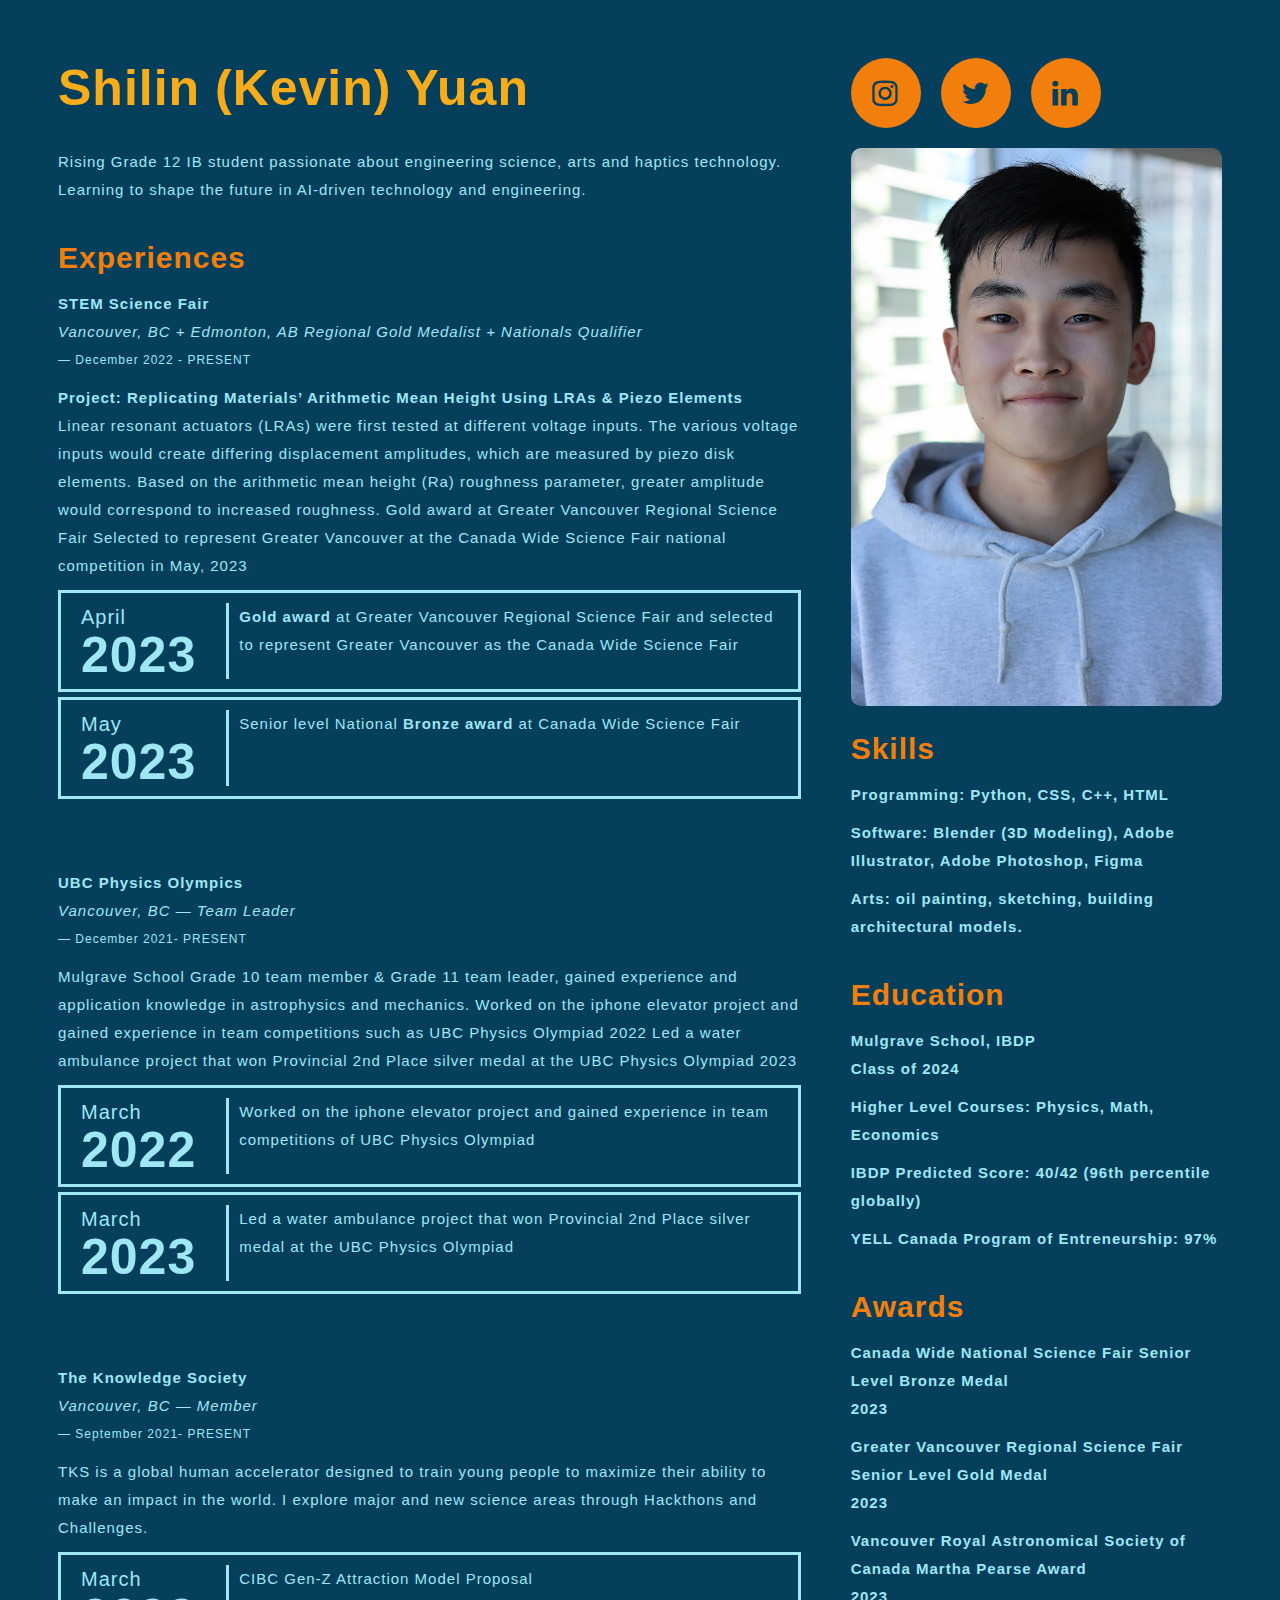
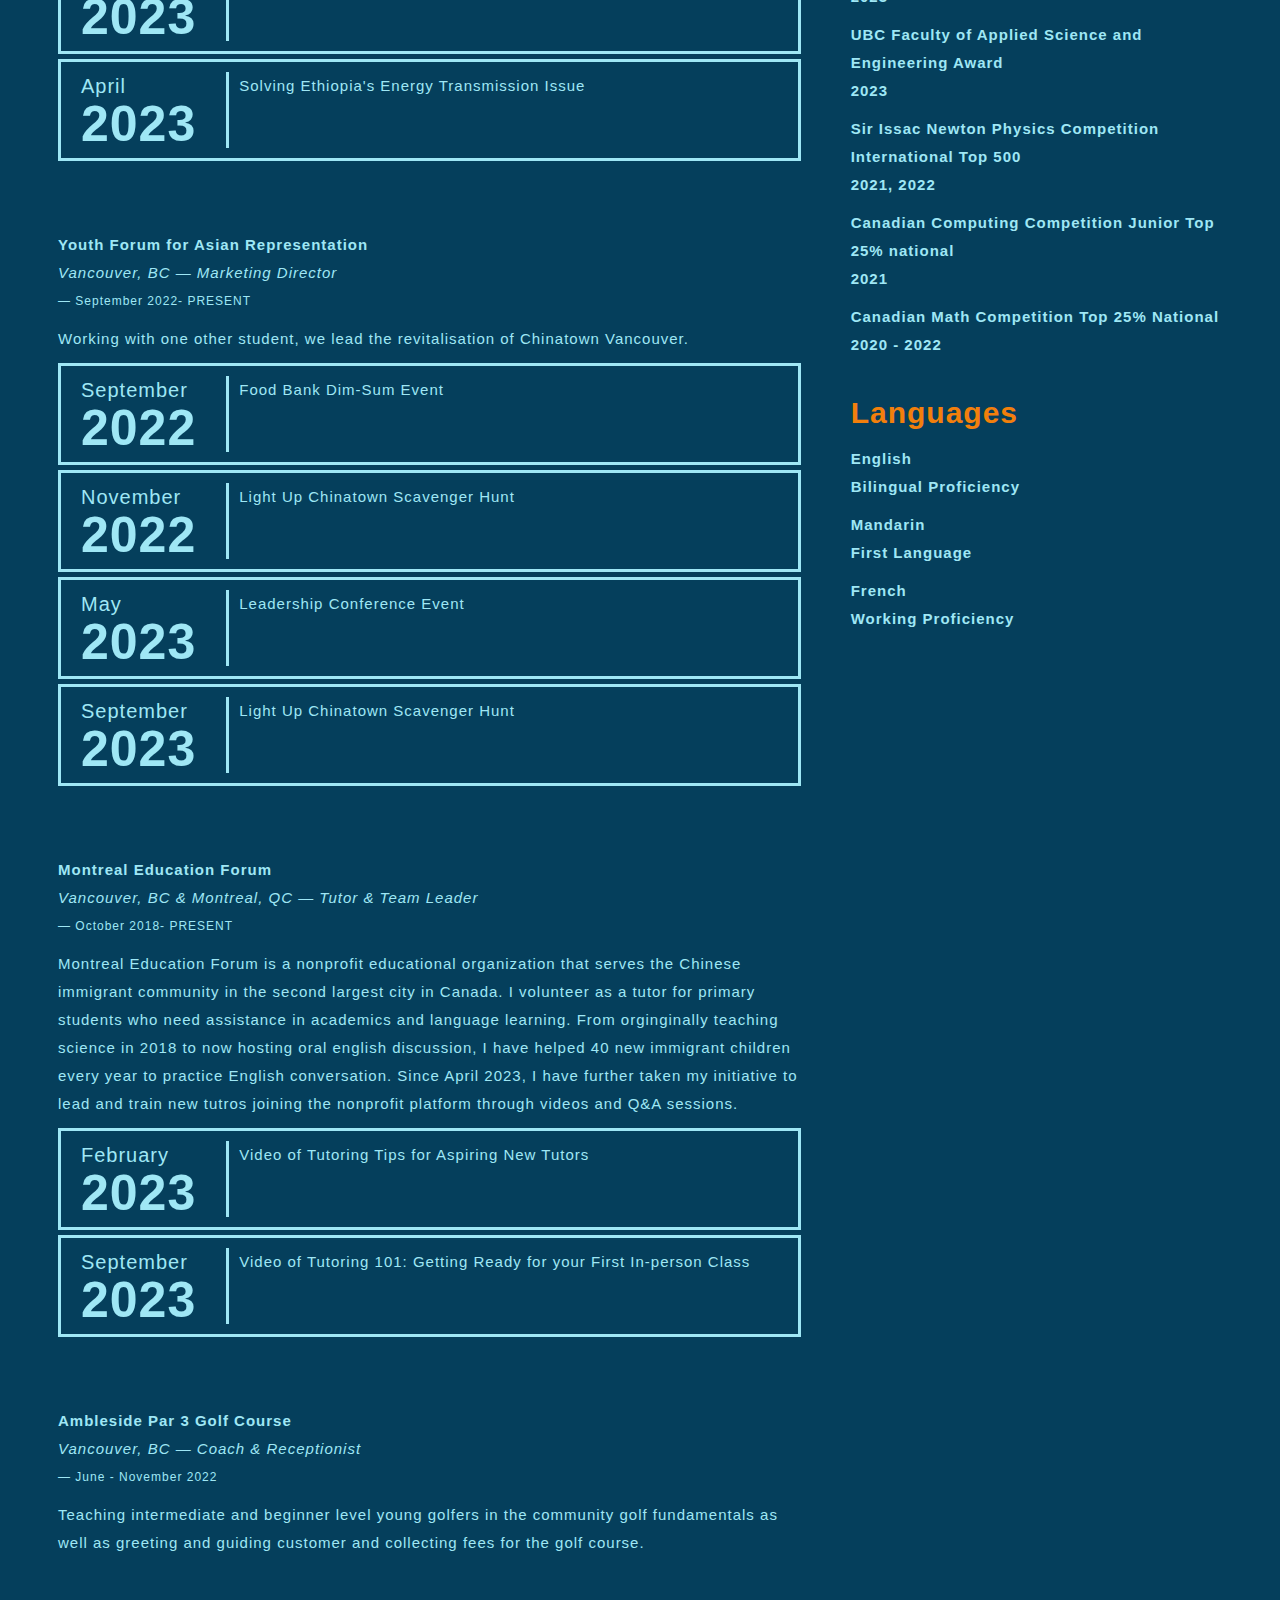
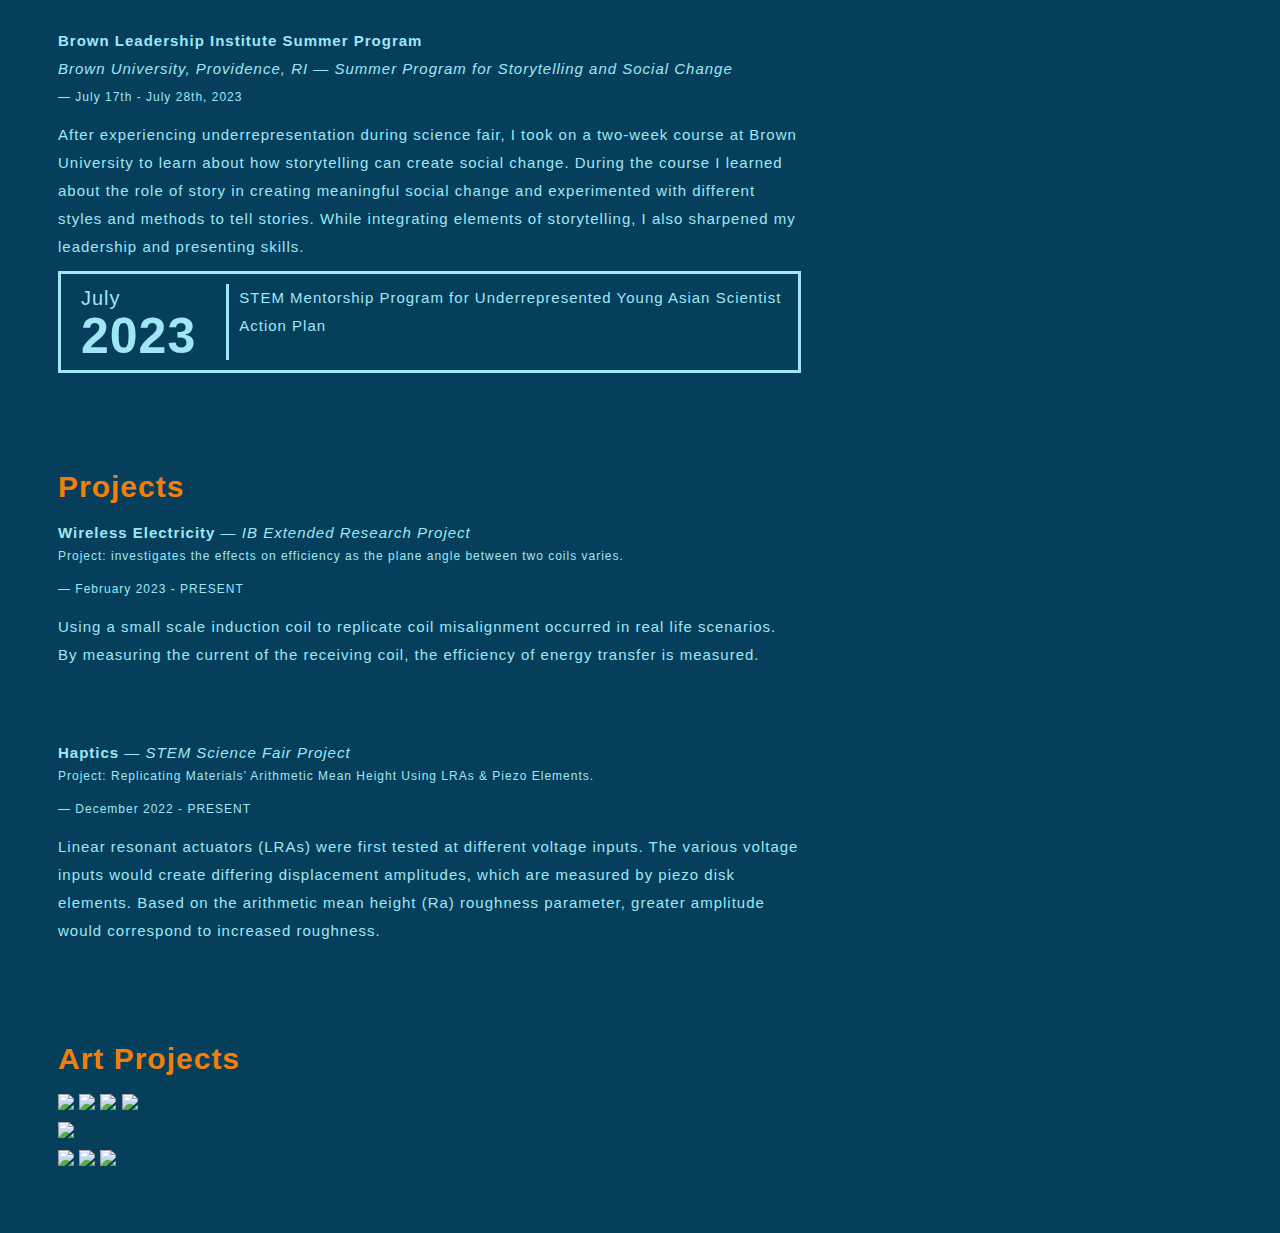
==== commit 12f5c20e: "index.html" ====
--- a/index.html
+++ b/index.html
@@ -16,490 +16,511 @@
         <link class="icon" rel="icon" type="image/x-icon" href="images/keviny.ca icon.png">
     </head>
     <body>
-        <section class="cv-grid">
-            <div> 
-                <div class="section">
-                    <div>
-                        <div class="name">
-                            Shilin (Kevin) Yuan
-                        </div>
-                        <div class="personal-statement">
-                            Rising Grade 12 IB student passionate about engineering science, arts and haptics technology. Learning to shape the future in AI-driven technology and engineering.
-                        </div>
-                    </div>
-                    <div>
+        <div class="main-grid">
+            <section class="cv-grid">
+                <div> 
+                    <div class="section">
                         <div>
-                            <div class="section-title">
-                                Experiences
-                            </div>
-                            <div class="activity-object">
-                                <div>
-                                    <a class="link" href="https://youthscience.ca/science-fairs/">                                    
+                            <div class="name">
+                                Shilin (Kevin) Yuan
+                            </div>
+                            <div class="personal-statement">
+                                Rising Grade 12 IB student passionate about engineering science, arts and haptics technology. Learning to shape the future in AI-driven technology and engineering.
+                            </div>
+                        </div>
+                        <div>
+                            <div>
+                                <div class="section-title">
+                                    Experiences
+                                </div>
+                                <div class="activity-object">
+                                    <div>
+                                        <a class="link" href="https://youthscience.ca/science-fairs/">                                    
+                                            <div class="activity-name">
+                                                STEM Science Fair
+                                            </div>
+                                        </a>
+                                        <div class="location">
+                                            Vancouver, BC + Edmonton, AB Regional Gold Medalist + Nationals Qualifier
+                                        </div>
+                                        <div class="time">
+                                            &mdash; December 2022 - PRESENT
+                                        </div>
+                                    </div>
+                                    <div class="activity-description">
+                                        <div class="activity-brief">
+                                            <span class-selector: 100; class="project-title">Project: Replicating Materials’ Arithmetic Mean Height Using LRAs & Piezo Elements </span> <br> Linear resonant actuators (LRAs) were first tested at different voltage inputs. The various voltage inputs would create differing displacement amplitudes, which are measured by piezo disk elements. Based on the arithmetic mean height (Ra) roughness parameter, greater amplitude would correspond to increased roughness.  Gold award at Greater Vancouver Regional Science Fair Selected to represent Greater Vancouver at the Canada Wide Science Fair national competition in May, 2023
+                                        </div>
+                                        <div class="event-list">
+                                            <a class="link" href="https://gvrsf.ca/2023-cwsf-projects/">
+                                                <div class="event">
+                                                    <div class="event-date">
+                                                        <div class="month">
+                                                            April
+                                                        </div>
+                                                        <div class="year">
+                                                            2023
+                                                        </div>
+                                                    </div>
+                                                    <div class="event-name">
+                                                        <span class="project-title">Gold award</span> at Greater Vancouver Regional Science Fair and selected to represent Greater Vancouver as the Canada Wide Science Fair
+                                                    </div>
+                                                </div>
+                                            </a>
+                                            <a class="link" href="https://projectboard.world/ysc/project/a-novel-system-replicating-materials-arithmetic-mean-height-using-lras-and-piezo-elements">
+                                                <div class="event">
+                                                    <div class="event-date">
+                                                        <div class="month">
+                                                            May
+                                                        </div>
+                                                        <div class="year">
+                                                            2023
+                                                        </div>
+                                                    </div>
+                                                    <div class="event-name">
+                                                        Senior level National <span class="project-title">Bronze award</span> at Canada Wide Science Fair
+                                                    </div>
+                                                </div>
+                                            </a>
+                                        </div>
+                                    </div>
+                                </div>
+                                <div class="activity-object">
+                                    <a class="link" href="https://physoly.phas.ubc.ca/">
                                         <div class="activity-name">
-                                            STEM Science Fair
+                                            UBC Physics Olympics
                                         </div>
                                     </a>
                                     <div class="location">
-                                        Vancouver, BC + Edmonton, AB Regional Gold Medalist + Nationals Qualifier
+                                        Vancouver, BC — Team Leader
                                     </div>
                                     <div class="time">
-                                        &mdash; December 2022 - PRESENT
-                                    </div>
-                                </div>
-                                <div class="activity-description">
-                                    <div class="activity-brief">
-                                        <span class-selector: 100; class="project-title">Project: Replicating Materials’ Arithmetic Mean Height Using LRAs & Piezo Elements </span> <br> Linear resonant actuators (LRAs) were first tested at different voltage inputs. The various voltage inputs would create differing displacement amplitudes, which are measured by piezo disk elements. Based on the arithmetic mean height (Ra) roughness parameter, greater amplitude would correspond to increased roughness.  Gold award at Greater Vancouver Regional Science Fair Selected to represent Greater Vancouver at the Canada Wide Science Fair national competition in May, 2023
-                                    </div>
-                                    <div class="event-list">
-                                        <a class="link" href="https://gvrsf.ca/2023-cwsf-projects/">
-                                            <div class="event">
-                                                <div class="event-date">
-                                                    <div class="month">
-                                                        April
-                                                    </div>
-                                                    <div class="year">
-                                                        2023
-                                                    </div>
-                                                </div>
-                                                <div class="event-name">
-                                                    <span class="project-title">Gold award</span> at Greater Vancouver Regional Science Fair and selected to represent Greater Vancouver as the Canada Wide Science Fair
-                                                </div>
-                                            </div>
-                                        </a>
-                                        <a class="link" href="https://projectboard.world/ysc/project/a-novel-system-replicating-materials-arithmetic-mean-height-using-lras-and-piezo-elements">
-                                            <div class="event">
-                                                <div class="event-date">
-                                                    <div class="month">
-                                                        May
-                                                    </div>
-                                                    <div class="year">
-                                                        2023
-                                                    </div>
-                                                </div>
-                                                <div class="event-name">
-                                                    Senior level National <span class="project-title">Bronze award</span> at Canada Wide Science Fair
-                                                </div>
-                                            </div>
-                                        </a>
-                                    </div>
-                                </div>
-                            </div>
-                            <div class="activity-object">
-                                <a class="link" href="https://physoly.phas.ubc.ca/">
-                                    <div class="activity-name">
-                                        UBC Physics Olympics
-                                    </div>
-                                </a>
-                                <div class="location">
-                                    Vancouver, BC — Team Leader
-                                </div>
-                                <div class="time">
-                                    &mdash; December 2021- PRESENT
-                                </div>
-                                <div class="activity-description">
-                                    <div class="activity-brief">
-                                        Mulgrave School Grade 10 team member & Grade 11 team leader, gained experience and application knowledge in astrophysics and mechanics. Worked on the iphone elevator project and gained experience in team competitions such as UBC Physics Olympiad 2022 Led a water ambulance project that won Provincial 2nd Place silver medal at the UBC Physics Olympiad 2023
-                                    </div>
-                                    <div class="event-list">
-                                        <div class="event">
-                                            <div class="event-date">
-                                                <div class="month">
-                                                    March
-                                                </div>
-                                                <div class="year">
-                                                    2022
-                                                </div>
-                                            </div>
-                                            <div class="event-name">
-                                                Worked on the iphone elevator project and gained experience in team competitions of UBC Physics Olympiad 
-                                            </div>
-                                        </div>
-                                        <a class="link" href="https://phas-physoly.sites.olt.ubc.ca/files/2023/03/Rankings_2023.pdf">
+                                        &mdash; December 2021- PRESENT
+                                    </div>
+                                    <div class="activity-description">
+                                        <div class="activity-brief">
+                                            Mulgrave School Grade 10 team member & Grade 11 team leader, gained experience and application knowledge in astrophysics and mechanics. Worked on the iphone elevator project and gained experience in team competitions such as UBC Physics Olympiad 2022 Led a water ambulance project that won Provincial 2nd Place silver medal at the UBC Physics Olympiad 2023
+                                        </div>
+                                        <div class="event-list">
                                             <div class="event">
                                                 <div class="event-date">
                                                     <div class="month">
                                                         March
                                                     </div>
                                                     <div class="year">
-                                                        2023
+                                                        2022
                                                     </div>
                                                 </div>
                                                 <div class="event-name">
-                                                    Led a water ambulance project that won Provincial 2nd Place silver medal at the UBC Physics Olympiad
+                                                    Worked on the iphone elevator project and gained experience in team competitions of UBC Physics Olympiad 
                                                 </div>
                                             </div>
-                                        </a>
-                                    </div>
-                                </div>
-                            </div>
-                            <div class="activity-object">
-                                <a class="link" href="https://www.tks.world/">
-                                    <div class="activity-name">
-                                        The Knowledge Society
-                                    </div>
-                                </a>
-                                <div class="location">
-                                    Vancouver, BC — Member
-                                </div>
-                                <div class="time">
-                                    &mdash; September 2021- PRESENT
-                                </div>
-                                <div class="activity-description">
-                                    <div class="activity-brief">
-                                        TKS is a global human accelerator designed to train young people to maximize their ability to make an impact in the world. I explore major and new science areas through Hackthons and Challenges.
-                                    </div>
-                                    <div class="event-list">
-                                        <a class="link" href="https://docs.google.com/presentation/d/1GVVpBmWBKDffqFS0X9cfV4eC-Q0r4cMkUPFXVq0QSo0/edit#slide=id.g1a4d78d4b7a_0_14">
-                                            <div class="event">
-                                                <div class="event-date">
-                                                    <div class="month">
-                                                        March
-                                                    </div>
-                                                    <div class="year">
-                                                        2023
-                                                    </div>
-                                                </div>
-                                                <div class="event-name">
-                                                    CIBC Gen-Z Attraction Model Proposal 
-                                                </div>
-                                            </div>
-                                        </a>
-                                        <a class="link" href="https://docs.google.com/presentation/d/1Slw2Bgr6OIGlHqQMUx8MxJWn6c82oBa72WQaJ5mcuXs/edit#slide=id.g216045edd27_1_11">
-                                            <div class="event">
-                                                <div class="event-date">
-                                                    <div class="month">
-                                                        April
-                                                    </div>
-                                                    <div class="year">
-                                                        2023
-                                                    </div>
-                                                </div>
-                                                <div class="event-name">
-                                                    Solving Ethiopia's Energy Transmission Issue
-                                                </div>
-                                            </div>
-                                        </a>
-                                    </div>
-                                </div>
-                            </div>
-                            <div class="activity-object">
-                                <a class="link" href="https://www.asianrepresentation.org/">
-                                    <div class="activity-name">
-                                        Youth Forum for Asian Representation
-                                    </div>
-                                </a>
-                                <div class="location">
-                                    Vancouver, BC — Marketing Director
-                                </div>
-                                <div class="time">
-                                    &mdash; September 2022- PRESENT
-                                </div>
-                                <div class="activity-description">
-                                    <div class="activity-brief">
-                                        Working with one other student, we lead the revitalisation of Chinatown Vancouver. 
-                                    </div>
-                                    <div class="event-list">
-                                        <a class="link" href="https://www.asianrepresentation.org/light-up-chinatown">
-                                            <div class="event">
-                                                <div class="event-date">
-                                                    <div class="month">
-                                                        September
-                                                    </div>
-                                                    <div class="year">
-                                                        2022
-                                                    </div>
-                                                </div>
-                                                <div class="event-name">
-                                                    Food Bank Dim-Sum Event 
-                                                </div>
-                                            </div>
-                                        </a>
-                                        <a class="link" href="https://www.asianrepresentation.org/light-up-chinatown">
-                                            <div class="event">
-                                                <div class="event-date">
-                                                    <div class="month">
-                                                        November
-                                                    </div>
-                                                    <div class="year">
-                                                        2022
-                                                    </div>
-                                                </div>
-                                                <div class="event-name">
-                                                    Light Up Chinatown Scavenger Hunt 
-                                                </div>
-                                            </div>
-                                        </a>
-                                        <a class="link"  href="https://www.asianrepresentation.org/yfar2023">
-                                            <div class="event">
-                                                <div class="event-date">
-                                                    <div class="month">
-                                                        May
-                                                    </div>
-                                                    <div class="year">
-                                                        2023
-                                                    </div>
-                                                </div>
-                                                <div class="event-name">
-                                                    Leadership Conference Event
-                                                </div>
-                                            </div>
-                                        </a>
-                                        <a class="link"  href="https://www.asianrepresentation.org/light-up-chinatown-2023">
-                                            <div class="event">
-                                                <div class="event-date">
-                                                    <div class="month">
-                                                        September
-                                                    </div>
-                                                    <div class="year">
-                                                        2023
-                                                    </div>
-                                                </div>
-                                                <div class="event-name">
-                                                    Light Up Chinatown Scavenger Hunt
-                                                </div>
-                                            </div>
-                                        </a>
-                                    </div>
-                                </div>
-                            </div>
-                            <div class="activity-object">
-                                <a class="link" href="https://en.mtleduforum.org/">
-                                    <div class="activity-name">
-                                        Montreal Education Forum
-                                    </div>
-                                </a>
-                                <div class="location">
-                                    Vancouver, BC & Montreal, QC — Tutor & Team Leader
-                                </div>
-                                <div class="time">
-                                    &mdash; October 2018- PRESENT
-                                </div>
-                                <div class="activity-description">
-                                    <div class="activity-brief">
-                                        Montreal Education Forum is a nonprofit educational organization that serves the Chinese immigrant community in the second largest city in Canada. I volunteer as a tutor for primary students who need assistance in academics and language learning. From orginginally teaching science in 2018 to now hosting oral english discussion, I have helped 40 new immigrant children every year to practice English conversation. Since April 2023, I have further taken my initiative to lead and train new tutros joining the nonprofit platform through videos and Q&A sessions. 
-                                    </div>
-                                    <div class="event-list">
-                                        <a class="link" href="https://www.youtube.com/watch?v=ibMAhDqVDG8">
-                                            <div class="event">
-                                                <div class="event-date">
-                                                    <div class="month">
-                                                        February
-                                                    </div>
-                                                    <div class="year">
-                                                        2023
-                                                    </div>
-                                                </div>
-                                                <div class="event-name">
-                                                    Video of Tutoring Tips for Aspiring New Tutors
-                                                </div>
-                                            </div>
-                                        </a>
-                                        <a class="link" href="https://www.youtube.com/watch?v=vfds5W5nJ94">
-                                            <div class="event">
-                                                <div class="event-date">
-                                                    <div class="month">
-                                                        September
-                                                    </div>
-                                                    <div class="year">
-                                                        2023
-                                                    </div>
-                                                </div>
-                                                <div class="event-name">
-                                                    Video of Tutoring 101: Getting Ready for your First In-person Class
-                                                </div>
-                                            </div>
-                                        </a>
-                                    </div>
-                                </div>
-                            </div>
-                            <div class="activity-object">
-                                <a class="link" href="https://westvancouver.ca/parks-recreation/golf/ambleside-par-3">
-                                    <div class="activity-name">
-                                        Ambleside Par 3 Golf Course
-                                    </div>
-                                </a>
-                                <div class="location">
-                                    Vancouver, BC — Coach & Receptionist
-                                </div>
-                                <div class="time">
-                                    &mdash; June - November 2022
-                                </div>
-                                <div class="activity-description">
-                                    Teaching intermediate and beginner level young golfers in the community golf fundamentals as well as greeting and guiding customer and collecting fees for the golf course. 
-                                </div>
-                            </div>
-                            <div class="activity-object">
-                                <a class="link" href="https://precollege.brown.edu/programs/leadership-institute">
-                                    <div class="activity-name">
-                                        Brown Leadership Institute Summer Program
-                                    </div>
-                                </a>
-                                <div class="location">
-                                    Brown University, Providence, RI — Summer Program for Storytelling and Social Change 	
-                                </div>
-                                <div class="time">
-                                    &mdash; July 17th - July 28th, 2023
-                                </div>
-                                <div class="activity-description">
-                                    <div class="activity-brief">
-                                        After experiencing underrepresentation during science fair, I took on a two-week course at Brown University to learn about how storytelling can create social change. During the course I learned about the role of story in creating meaningful social change and experimented with different styles and methods to tell stories. While integrating elements of storytelling, I also sharpened my leadership and presenting skills. 
-                                    </div>
-                                    <div class="event-list">
-                                        <a class="link" href="https://docs.google.com/document/d/1agxjHzRmxsPfIseEhSt6DKuZeyJs_FoIuoC8v692GBI/edit">
-                                            <div class="event">
-                                                <div class="event-date">
-                                                    <div class="month">
-                                                        July
-                                                    </div>
-                                                    <div class="year">
-                                                        2023
-                                                    </div>
-                                                </div>
-                                                <div class="event-name">
-                                                    STEM Mentorship Program for Underrepresented Young Asian Scientist Action Plan
-                                                </div>
-                                            </div>
-                                        </a>
-                                    </div>
-                                </div>
+                                            <a class="link" href="https://phas-physoly.sites.olt.ubc.ca/files/2023/03/Rankings_2023.pdf">
+                                                <div class="event">
+                                                    <div class="event-date">
+                                                        <div class="month">
+                                                            March
+                                                        </div>
+                                                        <div class="year">
+                                                            2023
+                                                        </div>
+                                                    </div>
+                                                    <div class="event-name">
+                                                        Led a water ambulance project that won Provincial 2nd Place silver medal at the UBC Physics Olympiad
+                                                    </div>
+                                                </div>
+                                            </a>
+                                        </div>
+                                    </div>
+                                </div>
+                                <div class="activity-object">
+                                    <a class="link" href="https://www.tks.world/">
+                                        <div class="activity-name">
+                                            The Knowledge Society
+                                        </div>
+                                    </a>
+                                    <div class="location">
+                                        Vancouver, BC — Member
+                                    </div>
+                                    <div class="time">
+                                        &mdash; September 2021- PRESENT
+                                    </div>
+                                    <div class="activity-description">
+                                        <div class="activity-brief">
+                                            TKS is a global human accelerator designed to train young people to maximize their ability to make an impact in the world. I explore major and new science areas through Hackthons and Challenges.
+                                        </div>
+                                        <div class="event-list">
+                                            <a class="link" href="https://docs.google.com/presentation/d/1GVVpBmWBKDffqFS0X9cfV4eC-Q0r4cMkUPFXVq0QSo0/edit#slide=id.g1a4d78d4b7a_0_14">
+                                                <div class="event">
+                                                    <div class="event-date">
+                                                        <div class="month">
+                                                            March
+                                                        </div>
+                                                        <div class="year">
+                                                            2023
+                                                        </div>
+                                                    </div>
+                                                    <div class="event-name">
+                                                        CIBC Gen-Z Attraction Model Proposal 
+                                                    </div>
+                                                </div>
+                                            </a>
+                                            <a class="link" href="https://docs.google.com/presentation/d/1Slw2Bgr6OIGlHqQMUx8MxJWn6c82oBa72WQaJ5mcuXs/edit#slide=id.g216045edd27_1_11">
+                                                <div class="event">
+                                                    <div class="event-date">
+                                                        <div class="month">
+                                                            April
+                                                        </div>
+                                                        <div class="year">
+                                                            2023
+                                                        </div>
+                                                    </div>
+                                                    <div class="event-name">
+                                                        Solving Ethiopia's Energy Transmission Issue
+                                                    </div>
+                                                </div>
+                                            </a>
+                                        </div>
+                                    </div>
+                                </div>
+                                <div class="activity-object">
+                                    <a class="link" href="https://www.asianrepresentation.org/">
+                                        <div class="activity-name">
+                                            Youth Forum for Asian Representation
+                                        </div>
+                                    </a>
+                                    <div class="location">
+                                        Vancouver, BC — Marketing Director
+                                    </div>
+                                    <div class="time">
+                                        &mdash; September 2022- PRESENT
+                                    </div>
+                                    <div class="activity-description">
+                                        <div class="activity-brief">
+                                            Working with one other student, we lead the revitalisation of Chinatown Vancouver. 
+                                        </div>
+                                        <div class="event-list">
+                                            <a class="link" href="https://www.asianrepresentation.org/light-up-chinatown">
+                                                <div class="event">
+                                                    <div class="event-date">
+                                                        <div class="month">
+                                                            September
+                                                        </div>
+                                                        <div class="year">
+                                                            2022
+                                                        </div>
+                                                    </div>
+                                                    <div class="event-name">
+                                                        Food Bank Dim-Sum Event 
+                                                    </div>
+                                                </div>
+                                            </a>
+                                            <a class="link" href="https://www.asianrepresentation.org/light-up-chinatown">
+                                                <div class="event">
+                                                    <div class="event-date">
+                                                        <div class="month">
+                                                            November
+                                                        </div>
+                                                        <div class="year">
+                                                            2022
+                                                        </div>
+                                                    </div>
+                                                    <div class="event-name">
+                                                        Light Up Chinatown Scavenger Hunt 
+                                                    </div>
+                                                </div>
+                                            </a>
+                                            <a class="link"  href="https://www.asianrepresentation.org/yfar2023">
+                                                <div class="event">
+                                                    <div class="event-date">
+                                                        <div class="month">
+                                                            May
+                                                        </div>
+                                                        <div class="year">
+                                                            2023
+                                                        </div>
+                                                    </div>
+                                                    <div class="event-name">
+                                                        Leadership Conference Event
+                                                    </div>
+                                                </div>
+                                            </a>
+                                            <a class="link"  href="https://www.asianrepresentation.org/light-up-chinatown-2023">
+                                                <div class="event">
+                                                    <div class="event-date">
+                                                        <div class="month">
+                                                            September
+                                                        </div>
+                                                        <div class="year">
+                                                            2023
+                                                        </div>
+                                                    </div>
+                                                    <div class="event-name">
+                                                        Light Up Chinatown Scavenger Hunt
+                                                    </div>
+                                                </div>
+                                            </a>
+                                        </div>
+                                    </div>
+                                </div>
+                                <div class="activity-object">
+                                    <a class="link" href="https://en.mtleduforum.org/">
+                                        <div class="activity-name">
+                                            Montreal Education Forum
+                                        </div>
+                                    </a>
+                                    <div class="location">
+                                        Vancouver, BC & Montreal, QC — Tutor & Team Leader
+                                    </div>
+                                    <div class="time">
+                                        &mdash; October 2018- PRESENT
+                                    </div>
+                                    <div class="activity-description">
+                                        <div class="activity-brief">
+                                            Montreal Education Forum is a nonprofit educational organization that serves the Chinese immigrant community in the second largest city in Canada. I volunteer as a tutor for primary students who need assistance in academics and language learning. From orginginally teaching science in 2018 to now hosting oral english discussion, I have helped 40 new immigrant children every year to practice English conversation. Since April 2023, I have further taken my initiative to lead and train new tutros joining the nonprofit platform through videos and Q&A sessions. 
+                                        </div>
+                                        <div class="event-list">
+                                            <a class="link" href="https://www.youtube.com/watch?v=ibMAhDqVDG8">
+                                                <div class="event">
+                                                    <div class="event-date">
+                                                        <div class="month">
+                                                            February
+                                                        </div>
+                                                        <div class="year">
+                                                            2023
+                                                        </div>
+                                                    </div>
+                                                    <div class="event-name">
+                                                        Video of Tutoring Tips for Aspiring New Tutors
+                                                    </div>
+                                                </div>
+                                            </a>
+                                            <a class="link" href="https://www.youtube.com/watch?v=vfds5W5nJ94">
+                                                <div class="event">
+                                                    <div class="event-date">
+                                                        <div class="month">
+                                                            September
+                                                        </div>
+                                                        <div class="year">
+                                                            2023
+                                                        </div>
+                                                    </div>
+                                                    <div class="event-name">
+                                                        Video of Tutoring 101: Getting Ready for your First In-person Class
+                                                    </div>
+                                                </div>
+                                            </a>
+                                        </div>
+                                    </div>
+                                </div>
+                                <div class="activity-object">
+                                    <a class="link" href="https://westvancouver.ca/parks-recreation/golf/ambleside-par-3">
+                                        <div class="activity-name">
+                                            Ambleside Par 3 Golf Course
+                                        </div>
+                                    </a>
+                                    <div class="location">
+                                        Vancouver, BC — Coach & Receptionist
+                                    </div>
+                                    <div class="time">
+                                        &mdash; June - November 2022
+                                    </div>
+                                    <div class="activity-description">
+                                        Teaching intermediate and beginner level young golfers in the community golf fundamentals as well as greeting and guiding customer and collecting fees for the golf course. 
+                                    </div>
+                                </div>
+                                <div class="activity-object">
+                                    <a class="link" href="https://precollege.brown.edu/programs/leadership-institute">
+                                        <div class="activity-name">
+                                            Brown Leadership Institute Summer Program
+                                        </div>
+                                    </a>
+                                    <div class="location">
+                                        Brown University, Providence, RI — Summer Program for Storytelling and Social Change 	
+                                    </div>
+                                    <div class="time">
+                                        &mdash; July 17th - July 28th, 2023
+                                    </div>
+                                    <div class="activity-description">
+                                        <div class="activity-brief">
+                                            After experiencing underrepresentation during science fair, I took on a two-week course at Brown University to learn about how storytelling can create social change. During the course I learned about the role of story in creating meaningful social change and experimented with different styles and methods to tell stories. While integrating elements of storytelling, I also sharpened my leadership and presenting skills. 
+                                        </div>
+                                        <div class="event-list">
+                                            <a class="link" href="https://docs.google.com/document/d/1agxjHzRmxsPfIseEhSt6DKuZeyJs_FoIuoC8v692GBI/edit">
+                                                <div class="event">
+                                                    <div class="event-date">
+                                                        <div class="month">
+                                                            July
+                                                        </div>
+                                                        <div class="year">
+                                                            2023
+                                                        </div>
+                                                    </div>
+                                                    <div class="event-name">
+                                                        STEM Mentorship Program for Underrepresented Young Asian Scientist Action Plan
+                                                    </div>
+                                                </div>
+                                            </a>
+                                        </div>
+                                    </div>
+                                </div>
+                            </div>
+                        </div>
+                    </div>
+
+                    <div class="section">
+                        <div class="section-title">
+                            Projects
+                        </div>
+                        <div class="activity-object">
+                            <a class="link" href="https://docs.google.com/document/d/1s7Bcnxx__4cpDpBBvbbZ4FfsIKjqdIC7gM5LFm_NOGE/edit">
+                                <div class="activity-name">
+                                    Wireless Electricity<span class="project-weight"> — IB Extended Research Project</span>
+                                </div>
+                            </a>
+                            <div class="project-description">
+                                Project: investigates the effects on efficiency as the plane angle between two coils varies. 
+                            </div>
+                            <div class="time">
+                                &mdash; February 2023 - PRESENT
+                            </div>
+                            <div class="activity-description">
+                                Using a small scale induction coil to replicate coil misalignment occurred in real life scenarios. By measuring the current of the receiving coil, the efficiency of energy transfer is measured. 
+                            </div>
+                        </div>
+                        <div class="activity-object">
+                            <a class="link" href="https://docs.google.com/document/d/1yfdKc3pY9h0LyHQ4GwNElvB8gnQp3Gvybe96wz_uF5E/edit#heading=h.geay9beqpv9f">
+                                <div class="activity-name">
+                                    Haptics<span class="project-weight"> — STEM Science Fair Project</span>
+                                </div>
+                            </a>
+                            <div class="project-description">
+                                Project: Replicating Materials’ Arithmetic Mean Height Using LRAs & Piezo Elements.
+                            </div>
+                            <div class="time">
+                                &mdash; December 2022 - PRESENT
+                            </div>
+                            <div class="activity-description">
+                                Linear resonant actuators (LRAs) were first tested at different voltage inputs. The various voltage inputs would create differing displacement amplitudes, which are measured by piezo disk elements. Based on the arithmetic mean height (Ra) roughness parameter, greater amplitude would correspond to increased roughness. 
                             </div>
                         </div>
                     </div>
                 </div>
-
-                <div class="section">
-                    <div class="section-title">
-                        Projects
-                    </div>
-                    <div class="activity-object">
-                        <a class="link" href="https://docs.google.com/document/d/1s7Bcnxx__4cpDpBBvbbZ4FfsIKjqdIC7gM5LFm_NOGE/edit">
-                            <div class="activity-name">
-                                Wireless Electricity<span class="project-weight"> — IB Extended Research Project</span>
-                            </div>
-                        </a>
-                        <div class="project-description">
-                            Project: investigates the effects on efficiency as the plane angle between two coils varies. 
-                        </div>
-                        <div class="time">
-                            &mdash; February 2023 - PRESENT
-                        </div>
-                        <div class="activity-description">
-                            Using a small scale induction coil to replicate coil misalignment occurred in real life scenarios. By measuring the current of the receiving coil, the efficiency of energy transfer is measured. 
-                        </div>
-                    </div>
-                    <div class="activity-object">
-                        <a class="link" href="https://docs.google.com/document/d/1yfdKc3pY9h0LyHQ4GwNElvB8gnQp3Gvybe96wz_uF5E/edit#heading=h.geay9beqpv9f">
-                            <div class="activity-name">
-                                Haptics<span class="project-weight"> — STEM Science Fair Project</span>
-                            </div>
-                        </a>
-                        <div class="project-description">
-                            Project: Replicating Materials’ Arithmetic Mean Height Using LRAs & Piezo Elements.
-                        </div>
-                        <div class="time">
-                            &mdash; December 2022 - PRESENT
-                        </div>
-                        <div class="activity-description">
-                            Linear resonant actuators (LRAs) were first tested at different voltage inputs. The various voltage inputs would create differing displacement amplitudes, which are measured by piezo disk elements. Based on the arithmetic mean height (Ra) roughness parameter, greater amplitude would correspond to increased roughness. 
+                <div>
+                    <div class="social-grid">
+                        <div class="alignment">
+                            <a href="https://www.instagram.com/shilin.yuan06/" class="fa fa-instagram"></a>
+                        </div>
+                        <div class="alignment">
+                            <a href="https://twitter.com/KevinYu46165738" class="fa fa-twitter"></a>
+                        </div>
+                        <div class="alignment">
+                            <a href="https://www.linkedin.com/in/kevin-yuan-a781b7221/" class="fa fa-linkedin"></a>
+                        </div>
+                    </div>
+                    <div class="image-container">
+                        <img class="headshot" src="images/Screenshot 2023-09-13 at 10.13.17 PM.png">
+                    </div>
+                    <div class="section">
+                        <div class="section-title">
+                            Skills
+                        </div>
+                        <div>
+                            <p class="activity-name">
+                                <span class="project-title">Programming:</span> Python, CSS, C++, HTML
+                            </p>
+                            <p class="activity-name">
+                                <span class="project-title">Software:</span> Blender (3D Modeling), Adobe Illustrator, Adobe Photoshop, Figma
+                            </p>
+                            <p class="activity-name">
+                                <span class="project-title">Arts:</span> oil painting, sketching, building architectural models.
+                            </p>
+                        </div>
+                    </div>
+                    <div class="section">
+                        <div class="section-title">
+                            Education
+                        </div>
+                        <div>
+                            <p class="activity-name">
+                                <span class="project-title">Mulgrave School, IBDP</span> <br> Class of 2024 
+                            </p>
+                            <p class="activity-name">
+                                <span class="project-title">Higher Level Courses:</span> Physics, Math, Economics
+                            </p>
+                            <p class="activity-name">
+                                <span class="project-title">IBDP Predicted Score:</span> 40/42 (96th percentile globally)
+                            </p>
+                            <p class="activity-name">
+                                <span class="project-title">YELL Canada Program of Entreneurship:</span> 97%
+                            </p>
+                        </div>
+                    </div>
+                    <div class="section">
+                        <div class="section-title">
+                            Awards
+                        </div>
+                        <div>
+                            <p class="activity-name">
+                                <span class="project-title">Canada Wide National Science Fair Senior Level Bronze Medal</span> <br> 2023
+                            </p>
+                            <p class="activity-name">
+                                <span class="project-title">Greater Vancouver Regional Science Fair Senior Level Gold Medal</span> <br> 2023
+                            </p>
+                            <p class="activity-name">
+                                <span class="project-title">Vancouver Royal Astronomical Society of Canada Martha Pearse Award</span> <br> 2023
+                            </p>
+                            <p class="activity-name">
+                                <span class="project-title">UBC Faculty of Applied Science and Engineering Award</span> <br> 2023
+                            </p>
+                            <p class="activity-name">
+                                <span class="project-title">Sir Issac Newton Physics Competition International Top 500</span> <br> 2021, 2022 
+                            </p>
+                            <p class="activity-name">
+                                <span class="project-title">Canadian Computing Competition Junior Top 25% national </span> <br> 2021
+                            </p>
+                            <p class="activity-name">
+                                <span class="project-title">Canadian Math Competition Top 25% National</span> <br> 2020 - 2022
+                            </p>
+                        </div>
+                    </div>
+                    <div class="section">
+                        <div class="section-title">
+                            Languages
+                        </div>
+                        <div>
+                            <p class="activity-name">
+                                <span class="project-title">English</span> <br> Bilingual Proficiency
+                            </p>
+                            <p class="activity-name">
+                                <span class="project-title">Mandarin</span> <br> First Language 
+                            </p>
+                            <p class="activity-name">
+                                <span class="project-title">French</span> <br> Working Proficiency
+                            </p>
                         </div>
                     </div>
                 </div>
-            </div>
-            <div>
-                <div class="social-grid">
-                    <div class="alignment">
-                        <a href="https://www.instagram.com/shilin.yuan06/" class="fa fa-instagram"></a>
-                    </div>
-                    <div class="alignment">
-                        <a href="https://twitter.com/KevinYu46165738" class="fa fa-twitter"></a>
-                    </div>
-                    <div class="alignment">
-                        <a href="https://www.linkedin.com/in/kevin-yuan-a781b7221/" class="fa fa-linkedin"></a>
-                    </div>
+            </section>
+            <section>
+                <div class="section-title"> 
+                    Art Projects
                 </div>
-                <div class="image-container">
-                    <img class="headshot" src="images/Screenshot 2023-09-13 at 10.13.17 PM.png">
+                <div>
+                    <div class="design-grid"> 
+                        <img class ="art-images" src="images/Grade 12 Exhibition Poster.jpg">
+                        <img class ="art-images" src="images/midsummer.jpg">
+                        <img class ="art-images" src="images/Lightup Chinatown 2022-01.png">
+                        <img class ="art-images" src="images/Student Performance 2.jpg">
+                        <div class="art">
+                            <img class ="art-images" src="images/Screen Shot 2021-12-03 at 8.00.16 PM copy.png">
+                        </div>
+                        <img class ="art-images" src="images/Slack X LEADSummit.jpg">
+                        <img class ="art-images" src="images/The Journey Design Contest Poster.jpg">
+                        <img class ="art-images" src="images/Brown Poster-01.jpg">
+                    </div>
                 </div>
-                <div class="section">
-                    <div class="section-title">
-                        Skills
-                    </div>
-                    <div>
-                        <p class="activity-name">
-                            <span class="project-title">Programming:</span> Python, CSS, C++, HTML
-                        </p>
-                        <p class="activity-name">
-                            <span class="project-title">Software:</span> Blender (3D Modeling), Adobe Illustrator, Adobe Photoshop, Figma
-                        </p>
-                        <p class="activity-name">
-                            <span class="project-title">Arts:</span> oil painting, sketching, building architectural models.
-                        </p>
-                    </div>
-                </div>
-                <div class="section">
-                    <div class="section-title">
-                        Education
-                    </div>
-                    <div>
-                        <p class="activity-name">
-                            <span class="project-title">Mulgrave School, IBDP</span> <br> Class of 2024 
-                        </p>
-                        <p class="activity-name">
-                            <span class="project-title">Higher Level Courses:</span> Physics, Math, Economics
-                        </p>
-                        <p class="activity-name">
-                            <span class="project-title">IBDP Predicted Score:</span> 39/42 (96th percentile globally)
-                        </p>
-                        <p class="activity-name">
-                            <span class="project-title">YELL Canada Program of Entreneurship:</span> 97%
-                        </p>
-                    </div>
-                </div>
-                <div class="section">
-                    <div class="section-title">
-                        Awards
-                    </div>
-                    <div>
-                        <p class="activity-name">
-                            <span class="project-title">Canada Wide National Science Fair Senior Level Bronze Medal</span> <br> 2023
-                        </p>
-                        <p class="activity-name">
-                            <span class="project-title">Greater Vancouver Regional Science Fair Senior Level Gold Medal</span> <br> 2023
-                        </p>
-                        <p class="activity-name">
-                            <span class="project-title">Vancouver Royal Astronomical Society of Canada Martha Pearse Award</span> <br> 2023
-                        </p>
-                        <p class="activity-name">
-                            <span class="project-title">UBC Faculty of Applied Science and Engineering Award</span> <br> 2023
-                        </p>
-                        <p class="activity-name">
-                            <span class="project-title">Sir Issac Newton Physics Competition International Top 500</span> <br> 2021, 2022 
-                        </p>
-                        <p class="activity-name">
-                            <span class="project-title">Canadian Computing Competition Junior Top 25% national </span> <br> 2021
-                        </p>
-                        <p class="activity-name">
-                            <span class="project-title">Canadian Math Competition Top 25% National</span> <br> 2020 - 2022
-                        </p>
-                    </div>
-                </div>
-                <div class="section">
-                    <div class="section-title">
-                        Languages
-                    </div>
-                    <div>
-                        <p class="activity-name">
-                            <span class="project-title">English</span> <br> Bilingual Proficiency
-                        </p>
-                        <p class="activity-name">
-                            <span class="project-title">Mandarin</span> <br> First Language 
-                        </p>
-                        <p class="activity-name">
-                            <span class="project-title">French</span> <br> Working Proficiency
-                        </p>
-                    </div>
-                </div>
-            </div>
-        </section>
+            </section>
+        </div>
     </body>
 </html>
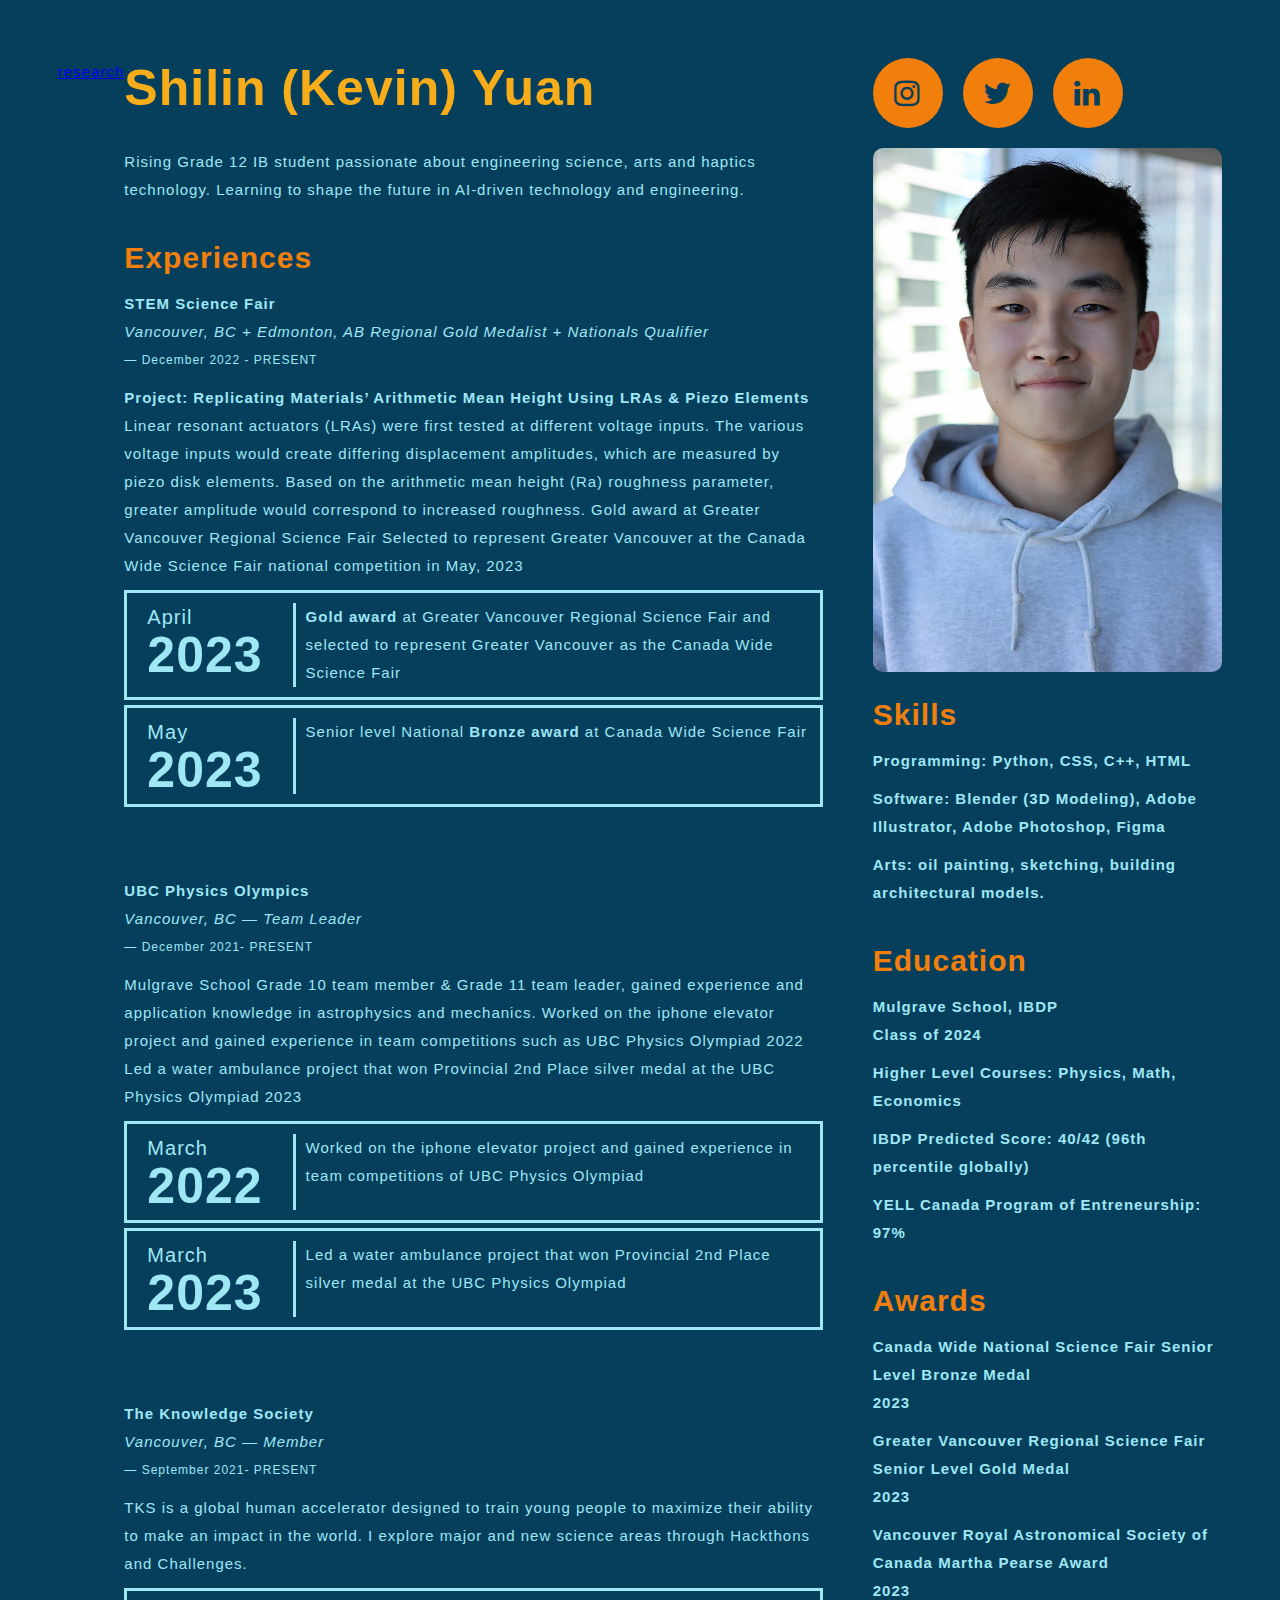
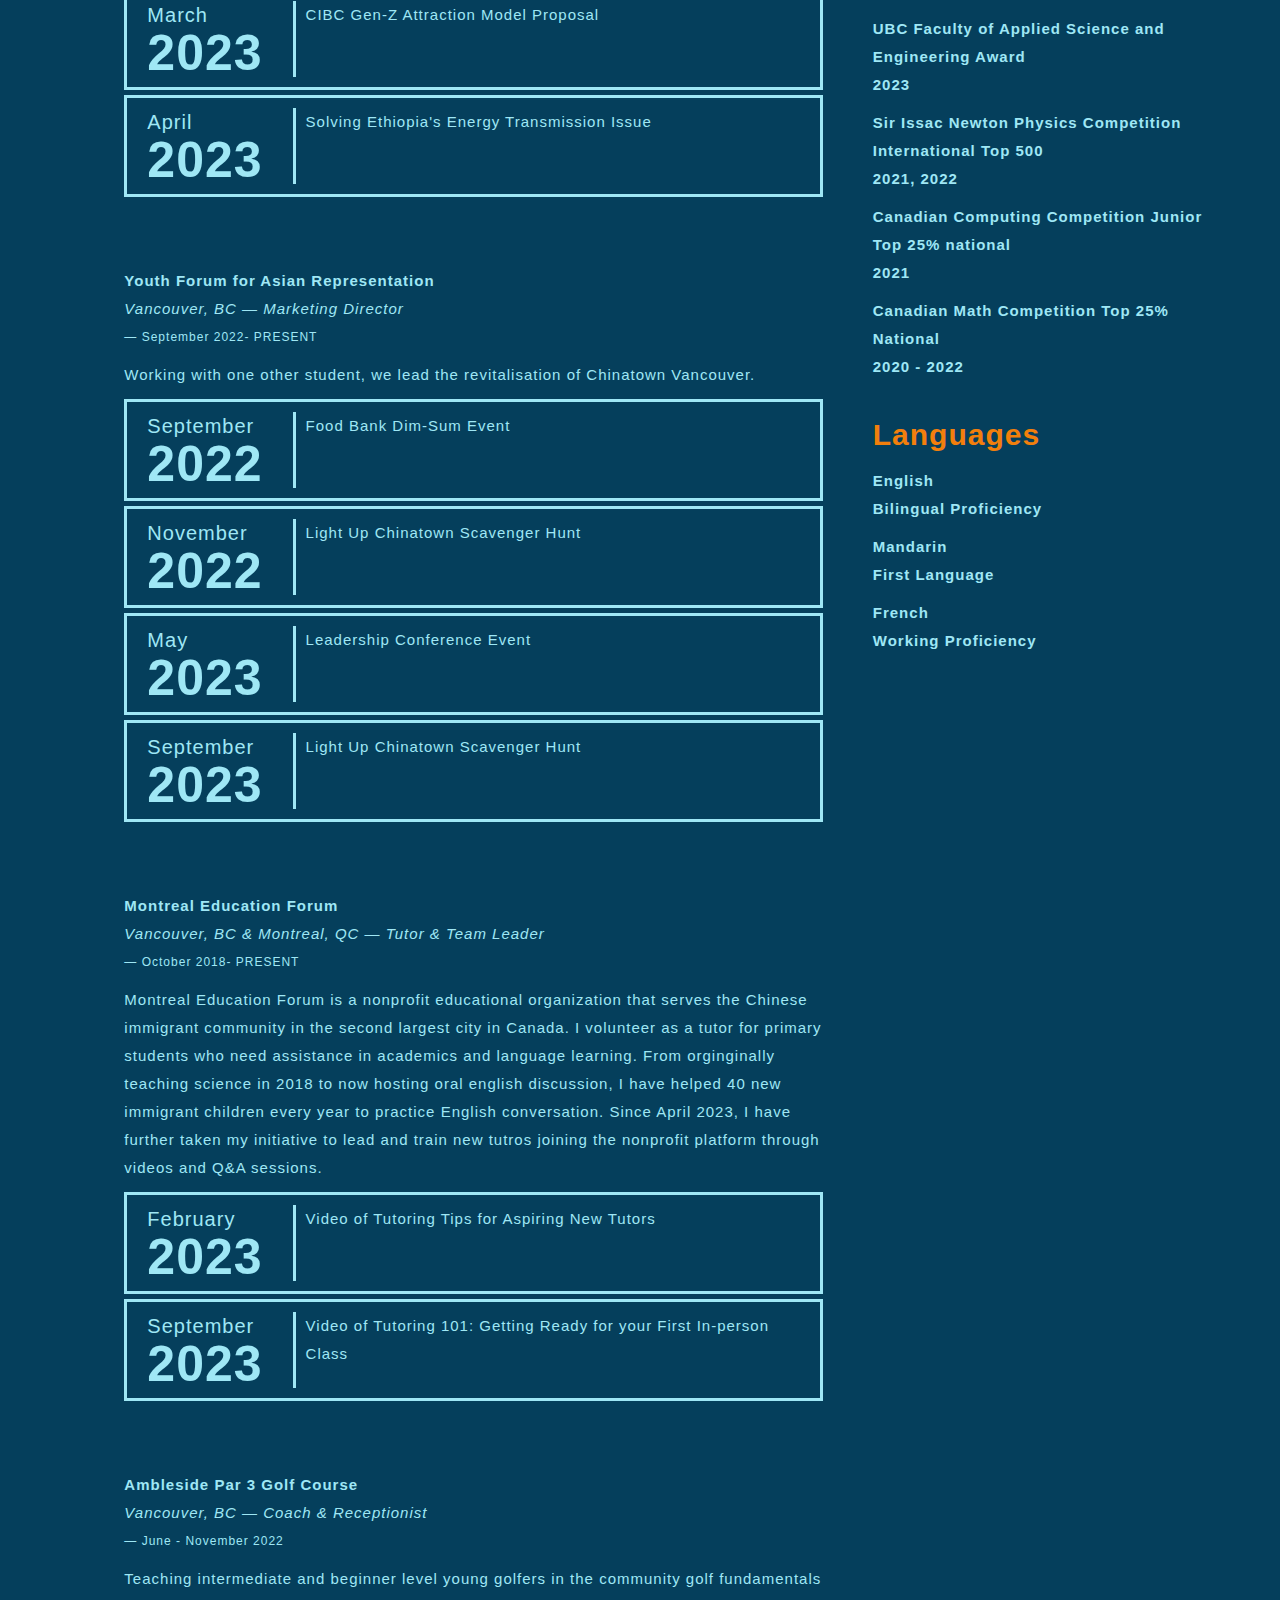
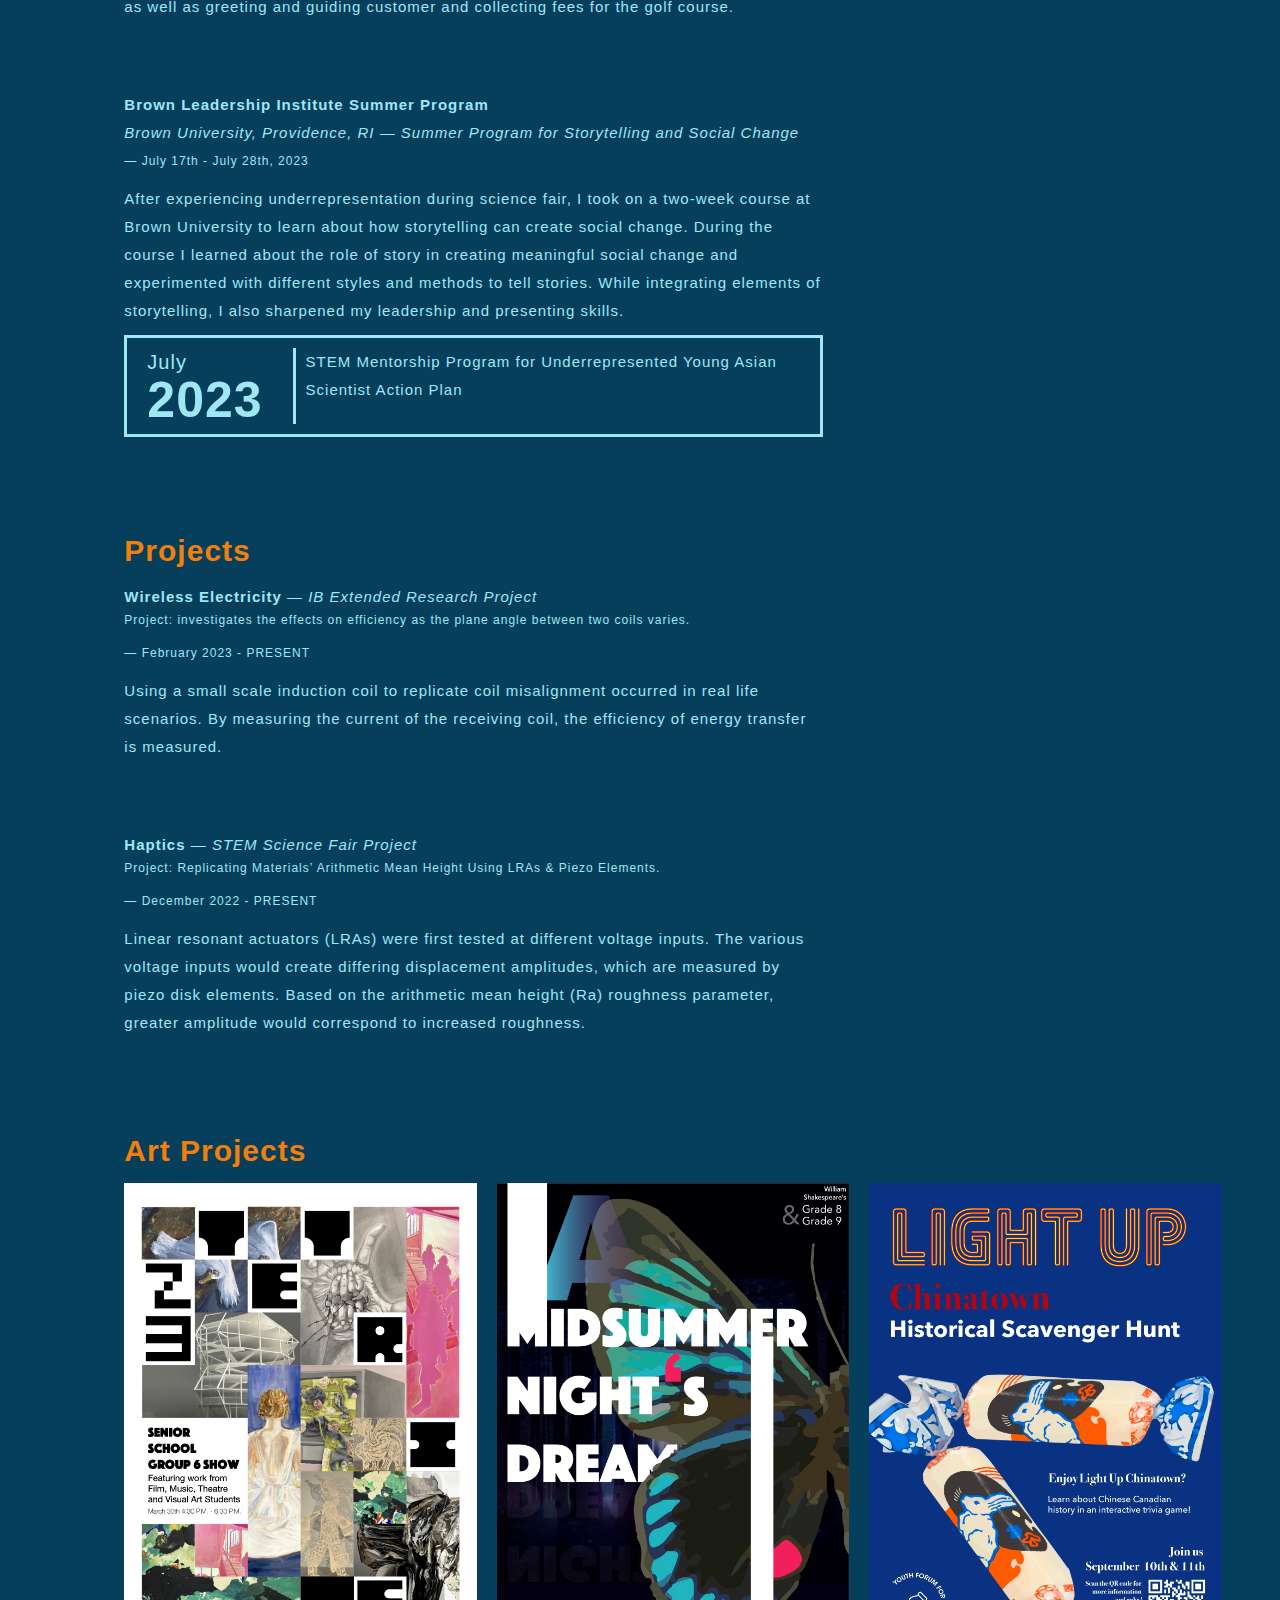
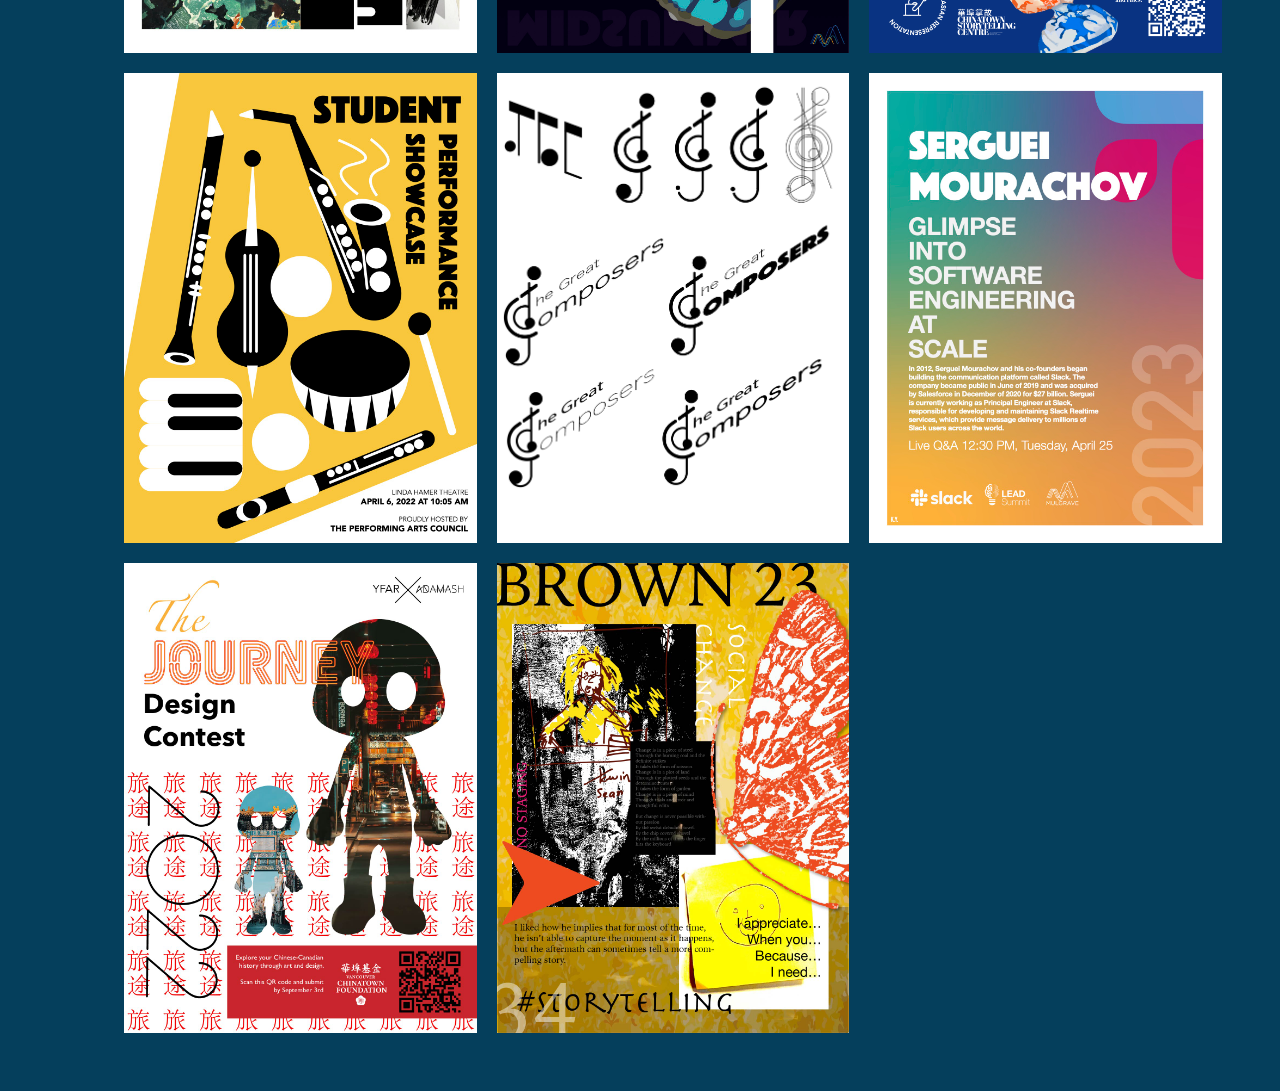
==== commit f789a094: "index.html" ====
--- a/index.html
+++ b/index.html
@@ -16,6 +16,9 @@
         <link class="icon" rel="icon" type="image/x-icon" href="images/keviny.ca icon.png">
     </head>
     <body>
+        <a href="research.html">
+            research
+        </a>
         <div class="main-grid">
             <section class="cv-grid">
                 <div> 
--- a/styles/general.css
+++ b/styles/general.css
@@ -157,3 +157,22 @@
 .alignment{
     display: flex;
 }
+.main-grid{
+    display: grid;
+    grid-template-columns: 1fr;
+    grid-template-rows: auto;
+}
+.design-grid{
+    display: grid;
+    grid-template-columns: repeat(auto-fill, minmax(350px, 1fr));
+    grid-template-rows: auto;
+    column-gap: 20px; 
+    row-gap: 20px;
+}
+.art-images{
+    width: 100%;
+    display: block;
+}
+.art{
+    background-color: white;
+}
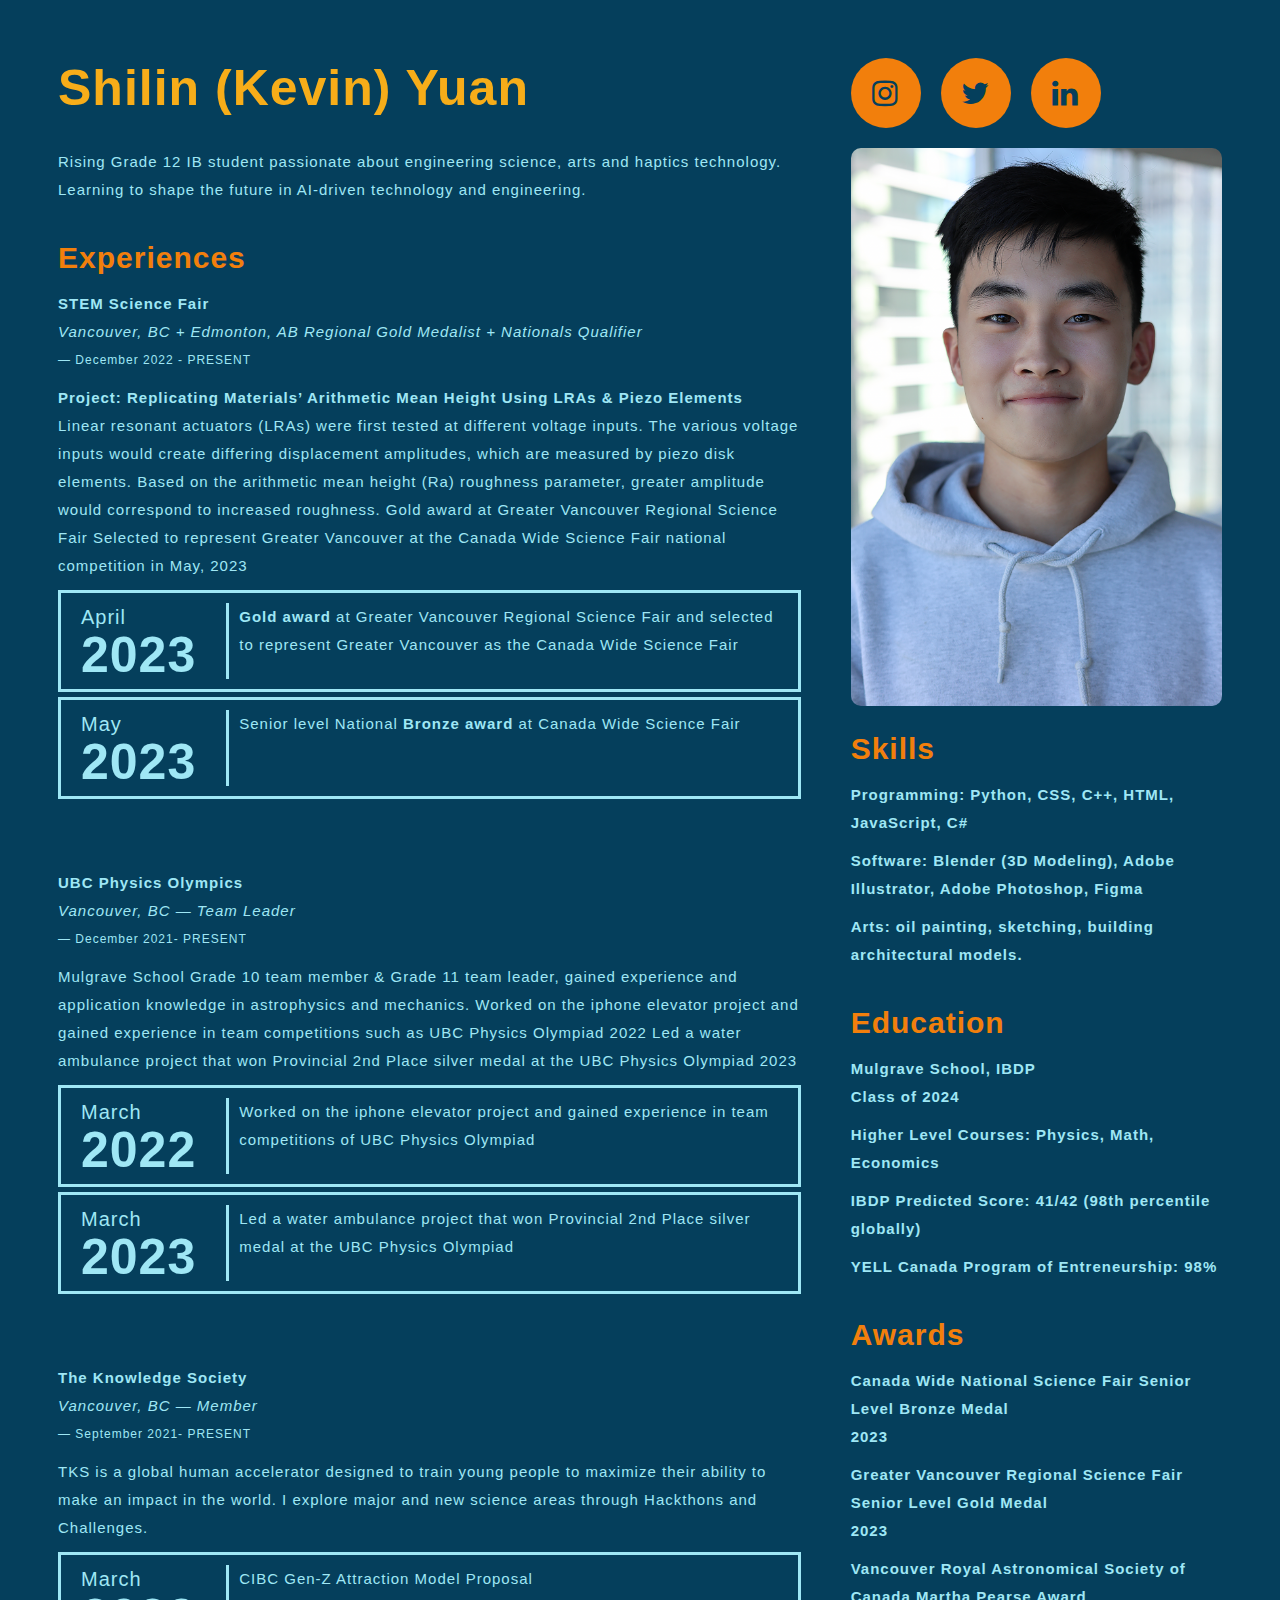
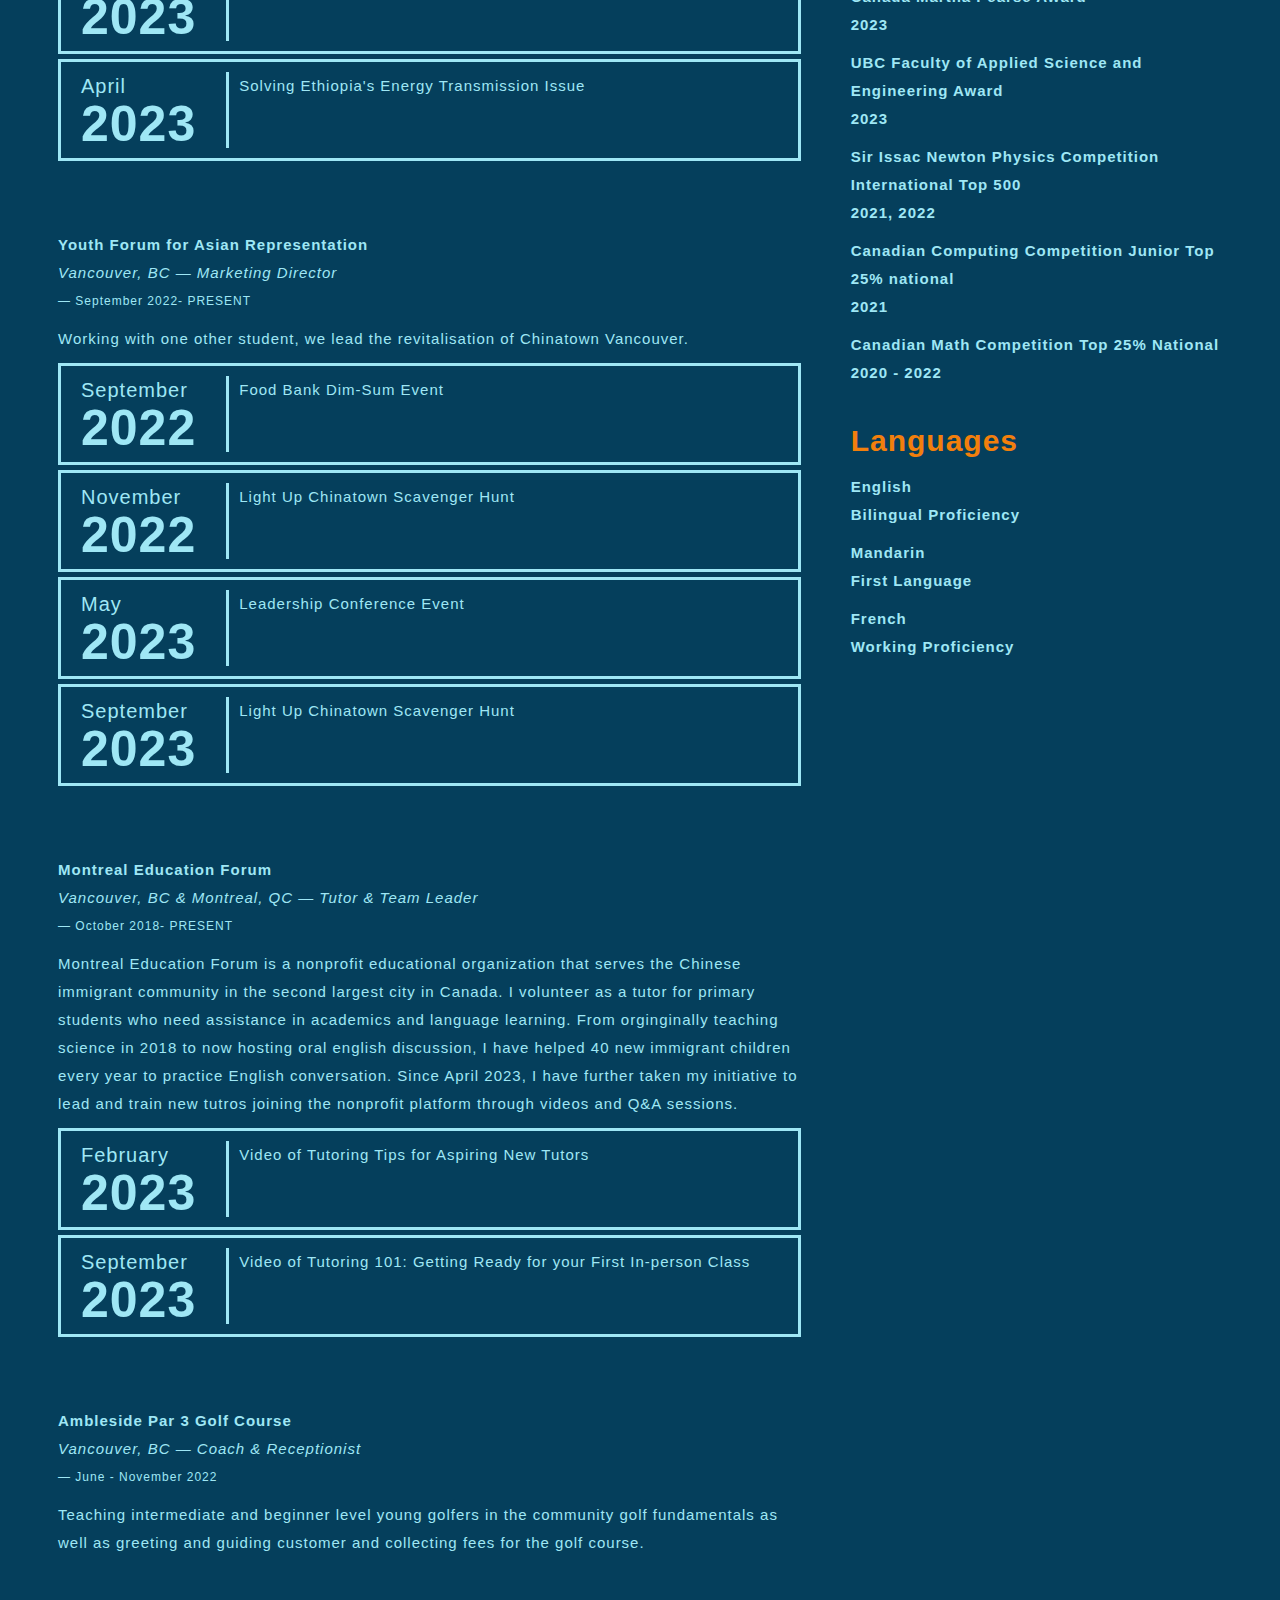
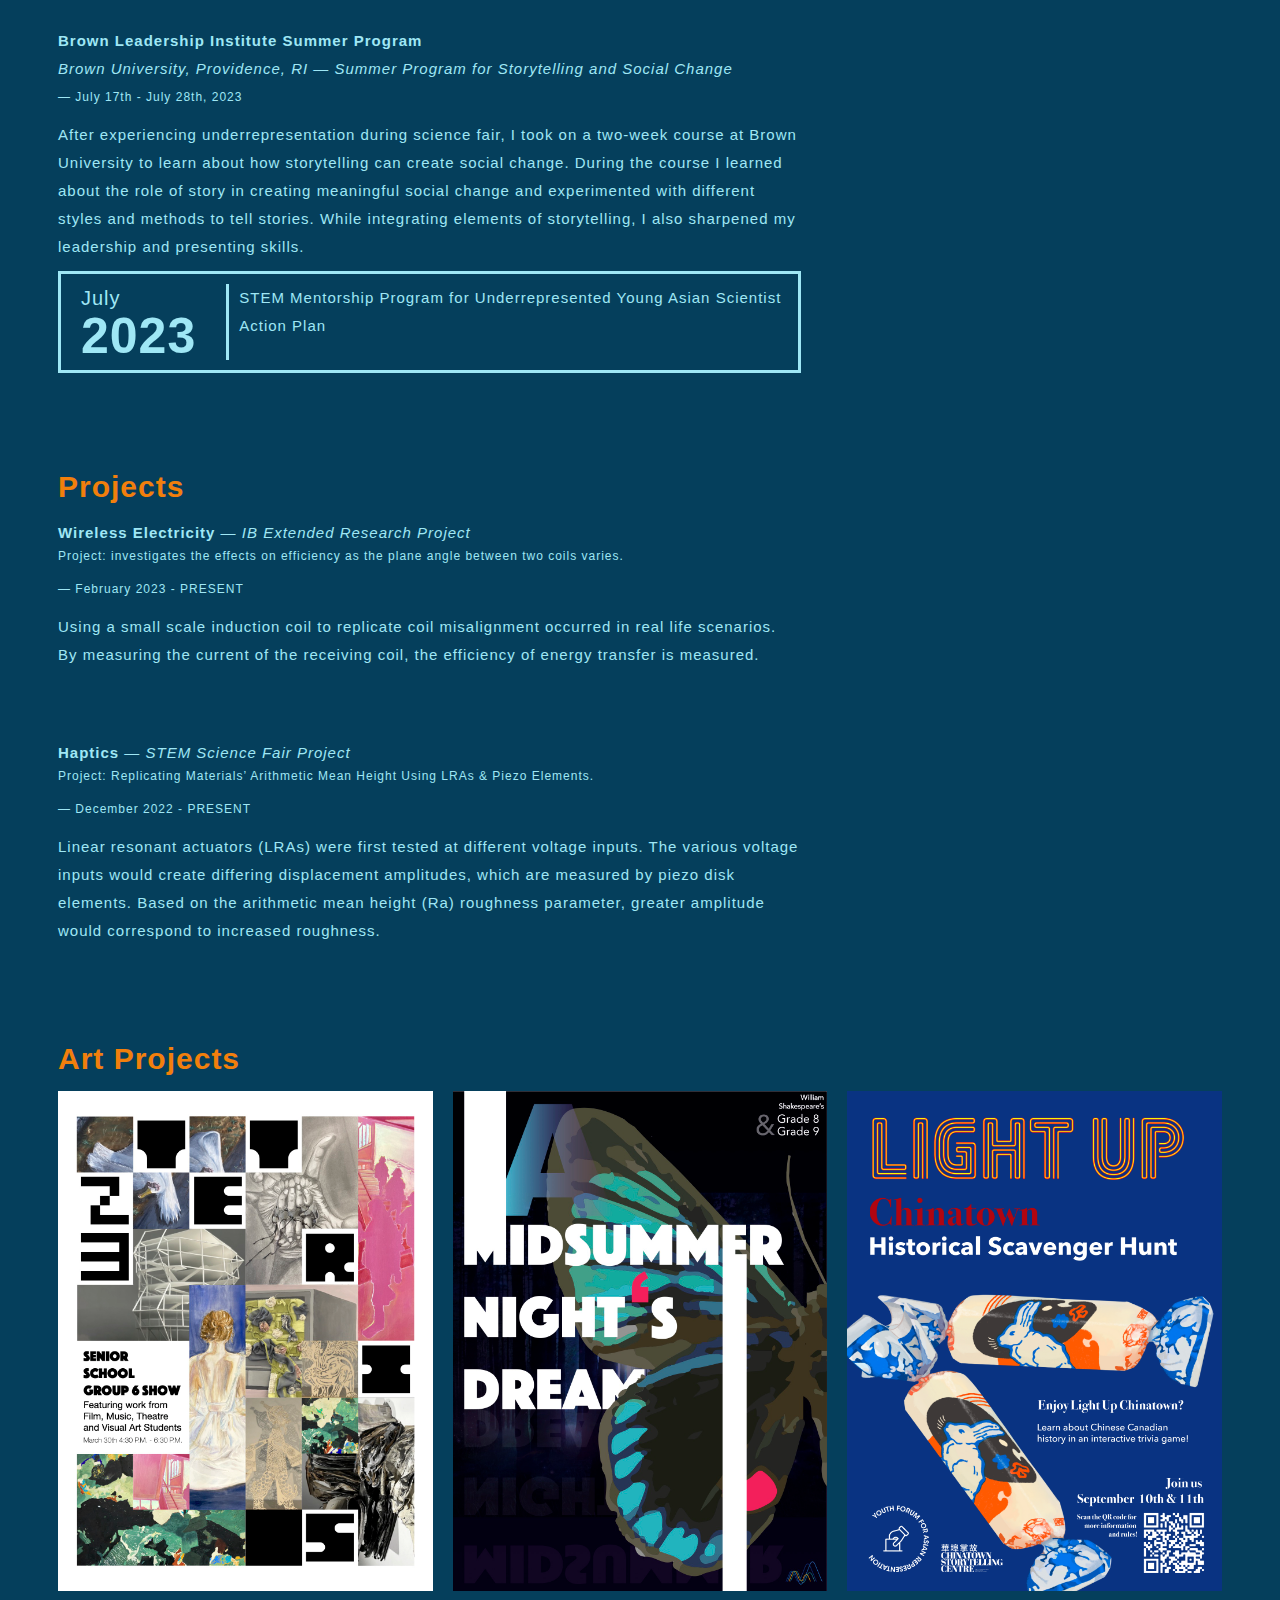
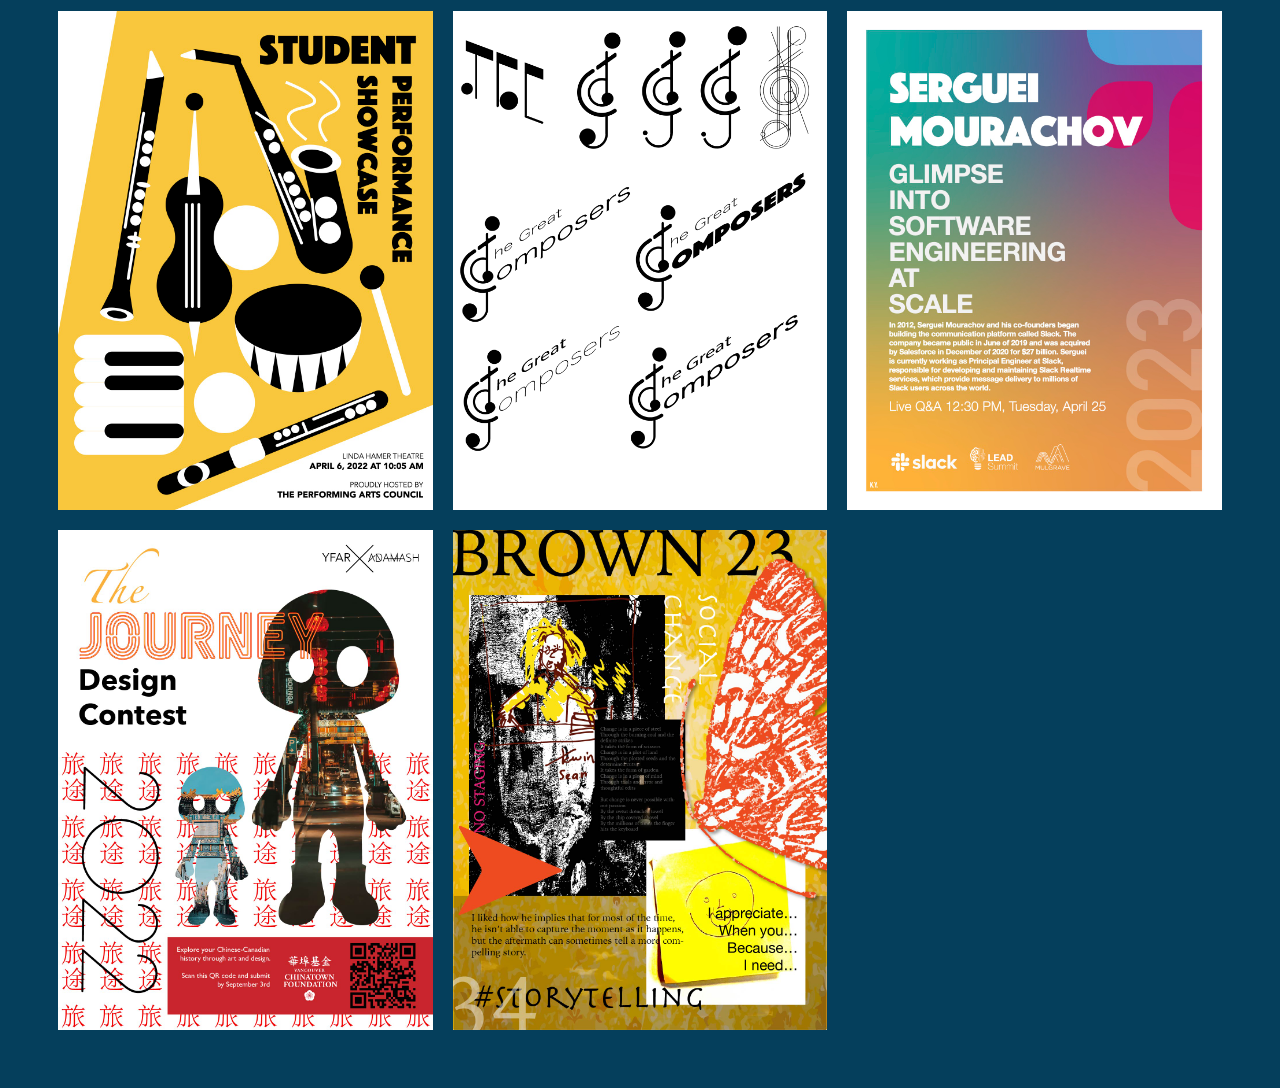
==== commit 746e94e6: "index.html" ====
--- a/index.html
+++ b/index.html
@@ -16,9 +16,6 @@
         <link class="icon" rel="icon" type="image/x-icon" href="images/keviny.ca icon.png">
     </head>
     <body>
-        <a href="research.html">
-            research
-        </a>
         <div class="main-grid">
             <section class="cv-grid">
                 <div> 
@@ -430,7 +427,7 @@
                         </div>
                         <div>
                             <p class="activity-name">
-                                <span class="project-title">Programming:</span> Python, CSS, C++, HTML
+                                <span class="project-title">Programming:</span> Python, CSS, C++, HTML, JavaScript, C# 
                             </p>
                             <p class="activity-name">
                                 <span class="project-title">Software:</span> Blender (3D Modeling), Adobe Illustrator, Adobe Photoshop, Figma
@@ -452,10 +449,10 @@
                                 <span class="project-title">Higher Level Courses:</span> Physics, Math, Economics
                             </p>
                             <p class="activity-name">
-                                <span class="project-title">IBDP Predicted Score:</span> 40/42 (96th percentile globally)
-                            </p>
-                            <p class="activity-name">
-                                <span class="project-title">YELL Canada Program of Entreneurship:</span> 97%
+                                <span class="project-title">IBDP Predicted Score:</span> 41/42 (98th percentile globally)
+                            </p>
+                            <p class="activity-name">
+                                <span class="project-title">YELL Canada Program of Entreneurship:</span> 98%
                             </p>
                         </div>
                     </div>
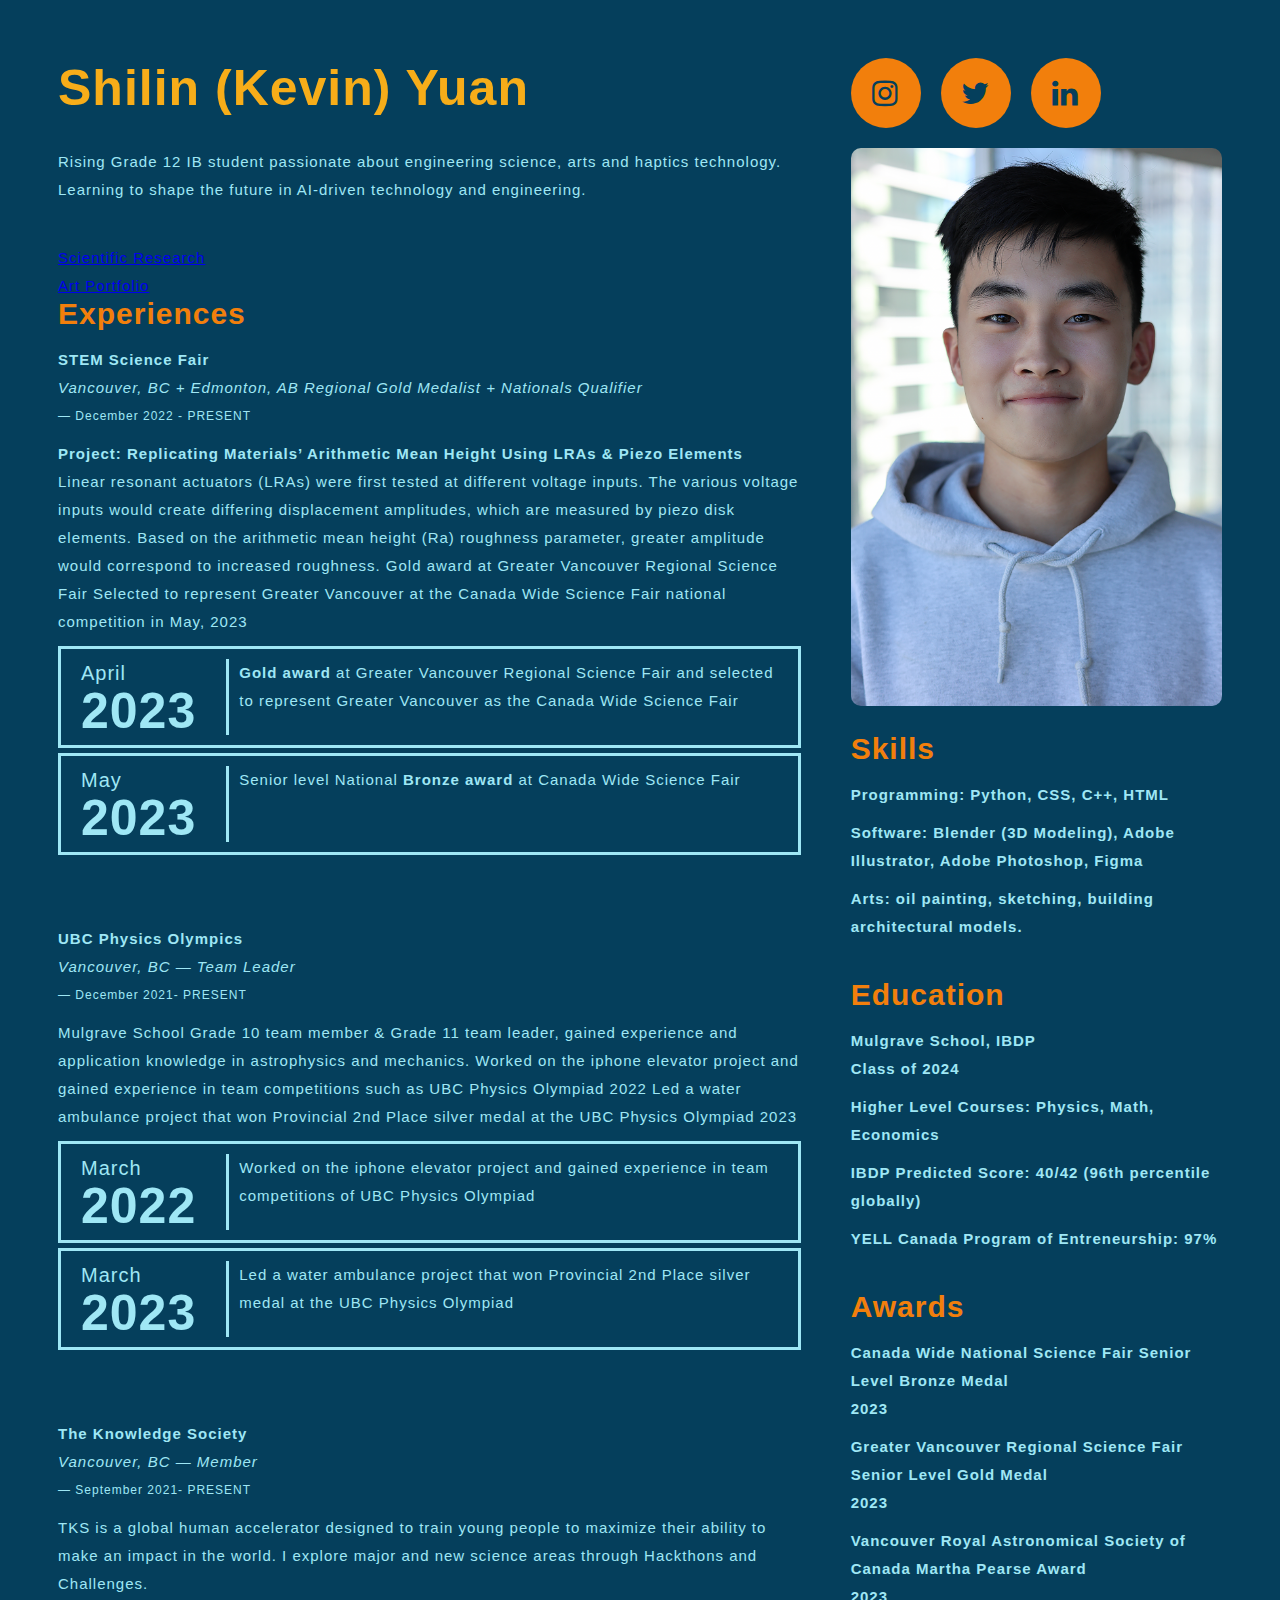
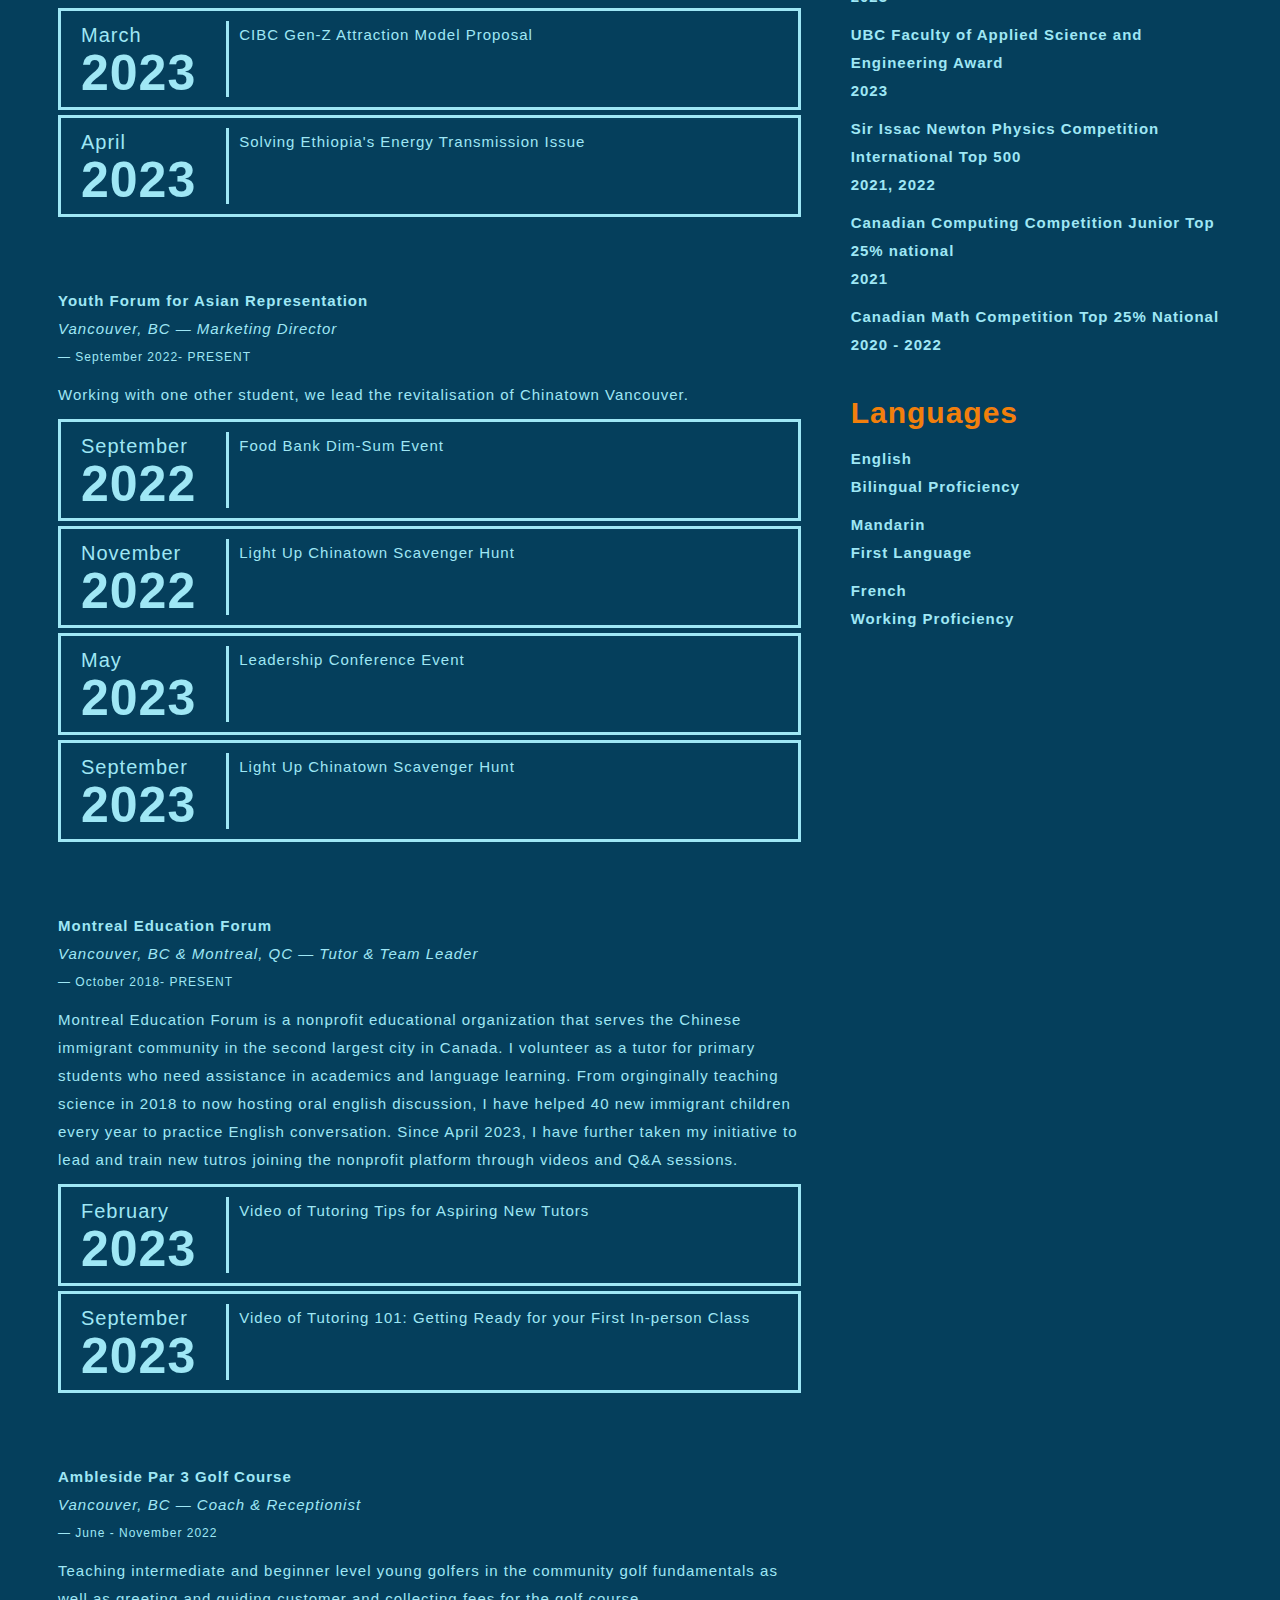
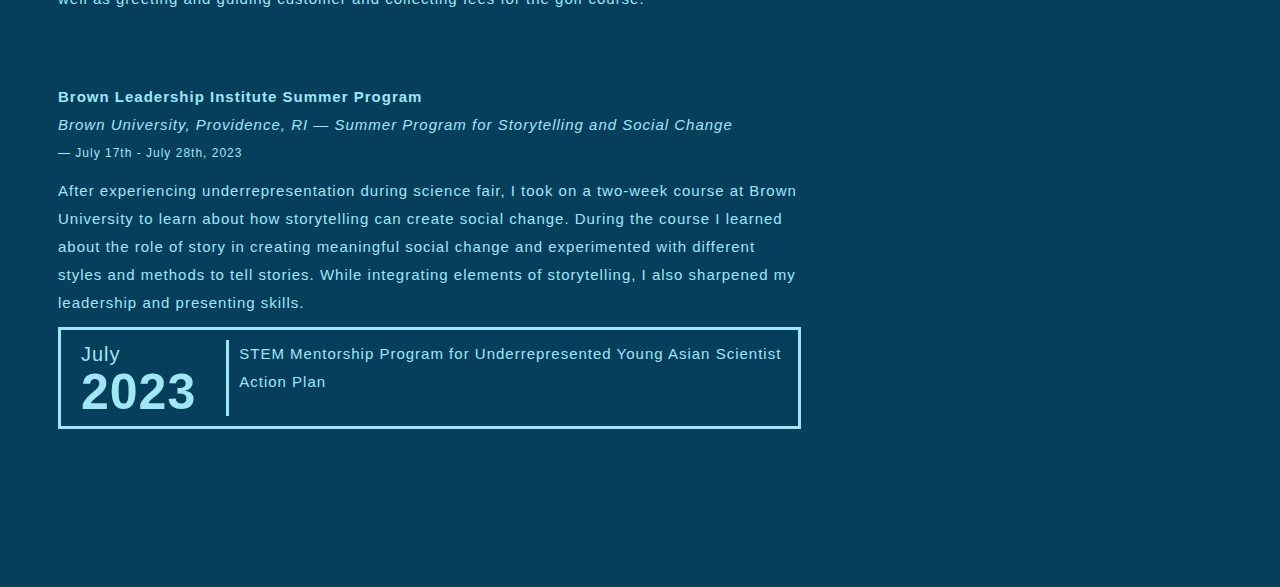
==== commit 36094714: "index.html" ====
--- a/index.html
+++ b/index.html
@@ -20,13 +20,23 @@
             <section class="cv-grid">
                 <div> 
                     <div class="section">
-                        <div>
+                        <div class="top">
                             <div class="name">
                                 Shilin (Kevin) Yuan
                             </div>
                             <div class="personal-statement">
                                 Rising Grade 12 IB student passionate about engineering science, arts and haptics technology. Learning to shape the future in AI-driven technology and engineering.
                             </div>
+                            <a class="sub-pages" href="research.html">
+                                <div class="sub-pages">
+                                    Scientific Research
+                                </div>
+                            </a>
+                            <a class="sub-pages" href="art-portfolio.html">
+                                <div class="sub-pages">
+                                    Art Portfolio
+                                </div>
+                            </a>
                         </div>
                         <div>
                             <div>
@@ -367,44 +377,6 @@
                             </div>
                         </div>
                     </div>
-
-                    <div class="section">
-                        <div class="section-title">
-                            Projects
-                        </div>
-                        <div class="activity-object">
-                            <a class="link" href="https://docs.google.com/document/d/1s7Bcnxx__4cpDpBBvbbZ4FfsIKjqdIC7gM5LFm_NOGE/edit">
-                                <div class="activity-name">
-                                    Wireless Electricity<span class="project-weight"> — IB Extended Research Project</span>
-                                </div>
-                            </a>
-                            <div class="project-description">
-                                Project: investigates the effects on efficiency as the plane angle between two coils varies. 
-                            </div>
-                            <div class="time">
-                                &mdash; February 2023 - PRESENT
-                            </div>
-                            <div class="activity-description">
-                                Using a small scale induction coil to replicate coil misalignment occurred in real life scenarios. By measuring the current of the receiving coil, the efficiency of energy transfer is measured. 
-                            </div>
-                        </div>
-                        <div class="activity-object">
-                            <a class="link" href="https://docs.google.com/document/d/1yfdKc3pY9h0LyHQ4GwNElvB8gnQp3Gvybe96wz_uF5E/edit#heading=h.geay9beqpv9f">
-                                <div class="activity-name">
-                                    Haptics<span class="project-weight"> — STEM Science Fair Project</span>
-                                </div>
-                            </a>
-                            <div class="project-description">
-                                Project: Replicating Materials’ Arithmetic Mean Height Using LRAs & Piezo Elements.
-                            </div>
-                            <div class="time">
-                                &mdash; December 2022 - PRESENT
-                            </div>
-                            <div class="activity-description">
-                                Linear resonant actuators (LRAs) were first tested at different voltage inputs. The various voltage inputs would create differing displacement amplitudes, which are measured by piezo disk elements. Based on the arithmetic mean height (Ra) roughness parameter, greater amplitude would correspond to increased roughness. 
-                            </div>
-                        </div>
-                    </div>
                 </div>
                 <div>
                     <div class="social-grid">
@@ -427,7 +399,7 @@
                         </div>
                         <div>
                             <p class="activity-name">
-                                <span class="project-title">Programming:</span> Python, CSS, C++, HTML, JavaScript, C# 
+                                <span class="project-title">Programming:</span> Python, CSS, C++, HTML
                             </p>
                             <p class="activity-name">
                                 <span class="project-title">Software:</span> Blender (3D Modeling), Adobe Illustrator, Adobe Photoshop, Figma
@@ -449,10 +421,10 @@
                                 <span class="project-title">Higher Level Courses:</span> Physics, Math, Economics
                             </p>
                             <p class="activity-name">
-                                <span class="project-title">IBDP Predicted Score:</span> 41/42 (98th percentile globally)
-                            </p>
-                            <p class="activity-name">
-                                <span class="project-title">YELL Canada Program of Entreneurship:</span> 98%
+                                <span class="project-title">IBDP Predicted Score:</span> 40/42 (96th percentile globally)
+                            </p>
+                            <p class="activity-name">
+                                <span class="project-title">YELL Canada Program of Entreneurship:</span> 97%
                             </p>
                         </div>
                     </div>
@@ -499,25 +471,6 @@
                                 <span class="project-title">French</span> <br> Working Proficiency
                             </p>
                         </div>
-                    </div>
-                </div>
-            </section>
-            <section>
-                <div class="section-title"> 
-                    Art Projects
-                </div>
-                <div>
-                    <div class="design-grid"> 
-                        <img class ="art-images" src="images/Grade 12 Exhibition Poster.jpg">
-                        <img class ="art-images" src="images/midsummer.jpg">
-                        <img class ="art-images" src="images/Lightup Chinatown 2022-01.png">
-                        <img class ="art-images" src="images/Student Performance 2.jpg">
-                        <div class="art">
-                            <img class ="art-images" src="images/Screen Shot 2021-12-03 at 8.00.16 PM copy.png">
-                        </div>
-                        <img class ="art-images" src="images/Slack X LEADSummit.jpg">
-                        <img class ="art-images" src="images/The Journey Design Contest Poster.jpg">
-                        <img class ="art-images" src="images/Brown Poster-01.jpg">
                     </div>
                 </div>
             </section>
